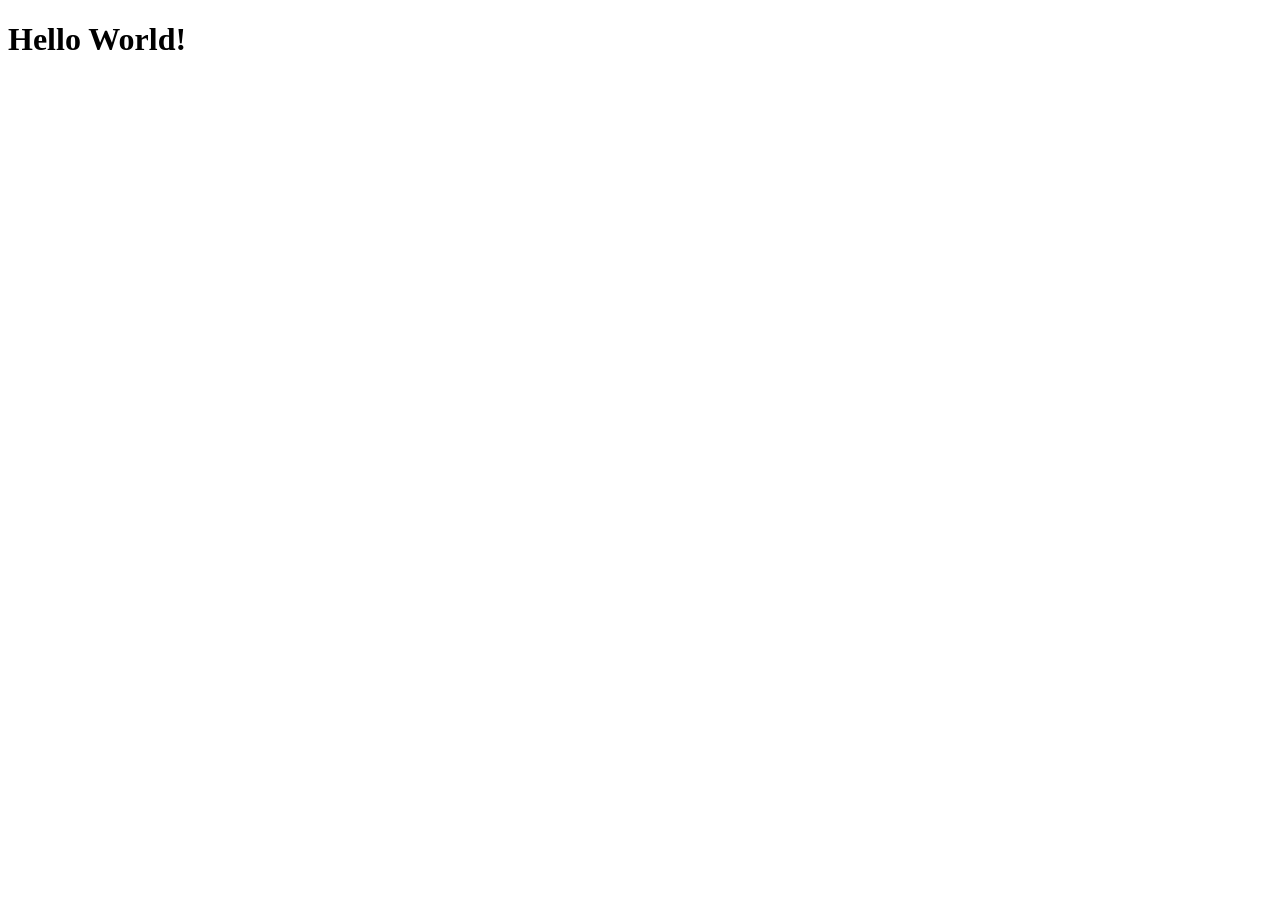
==== index.html @ bc6d3368 "test" ====
<!DOCTYPE html>
<html lang="en">

<head>
    <meta charset="UTF-8">
    <meta name="viewport" content="width=device-width, initial-scale=1.0">
    <title>My First Page</title>
</head>

<body>
    <h1>Hello World!</h1>
</body>

</html>
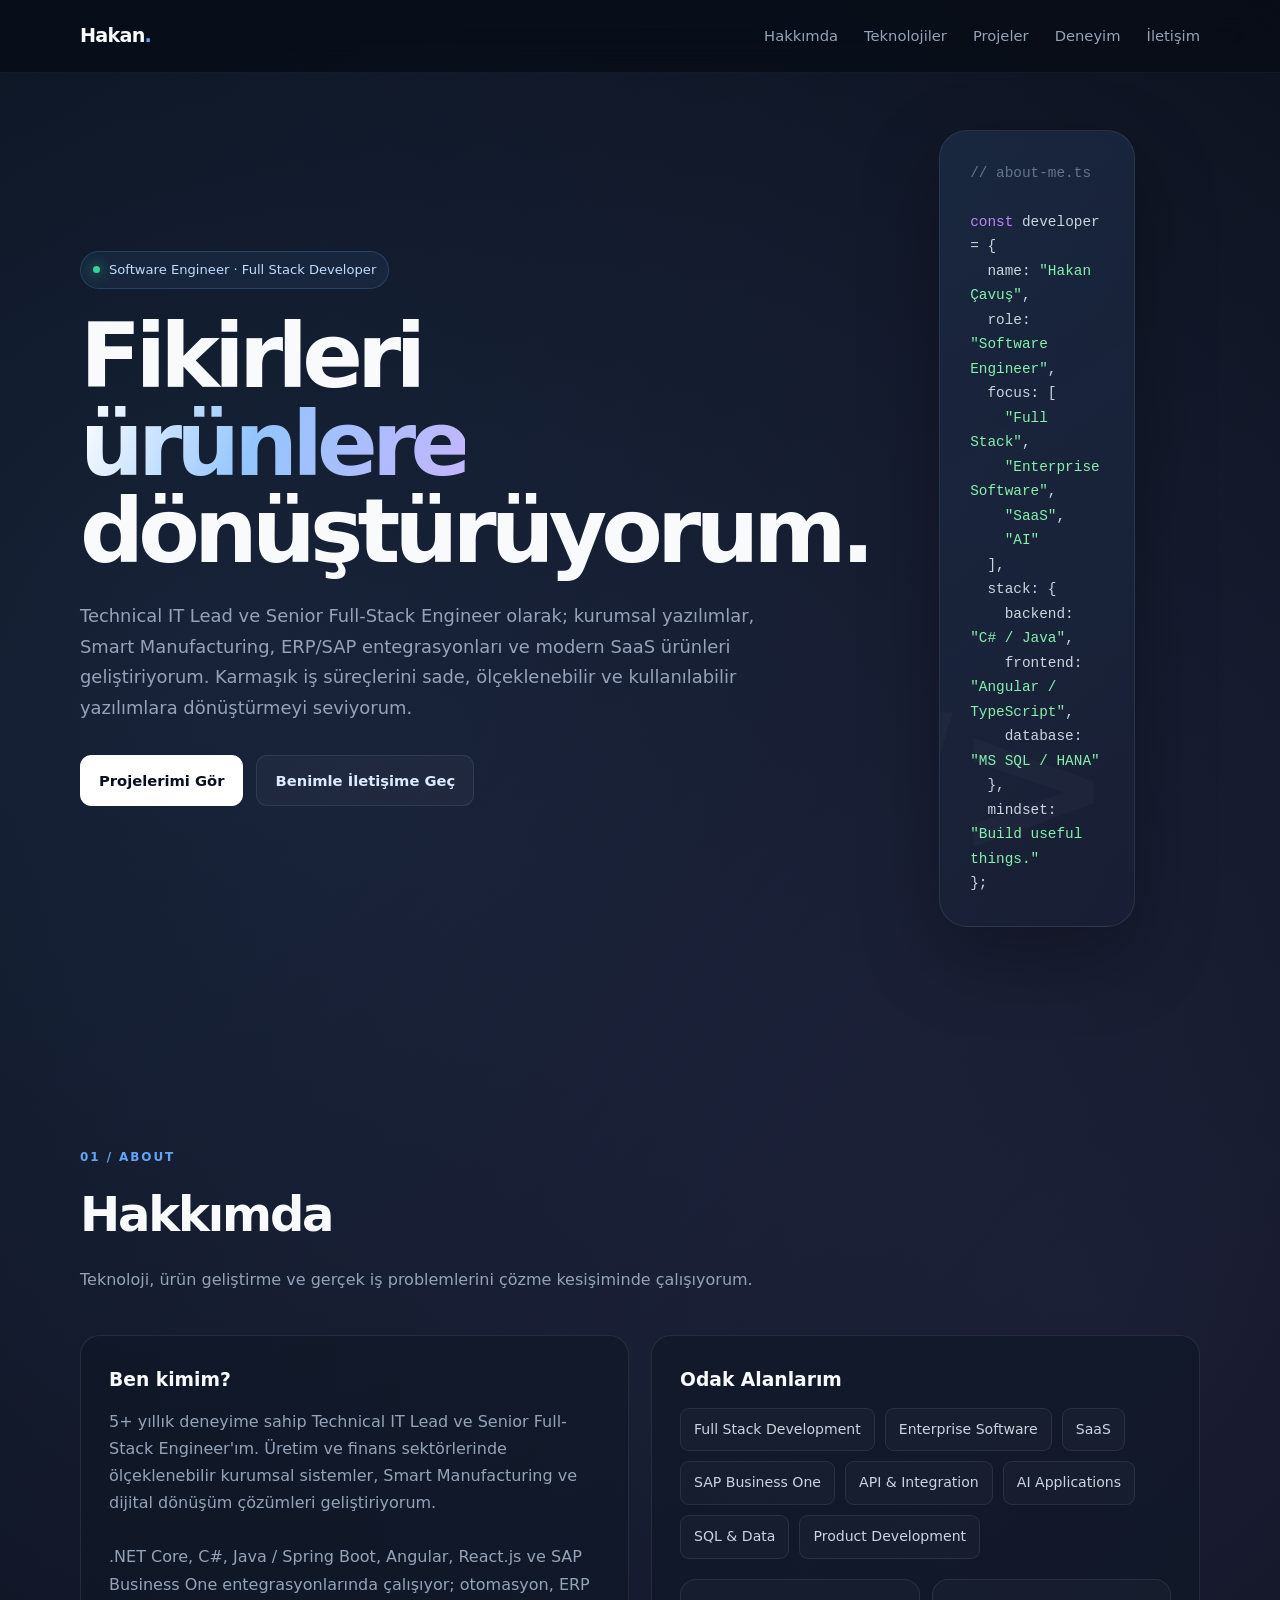
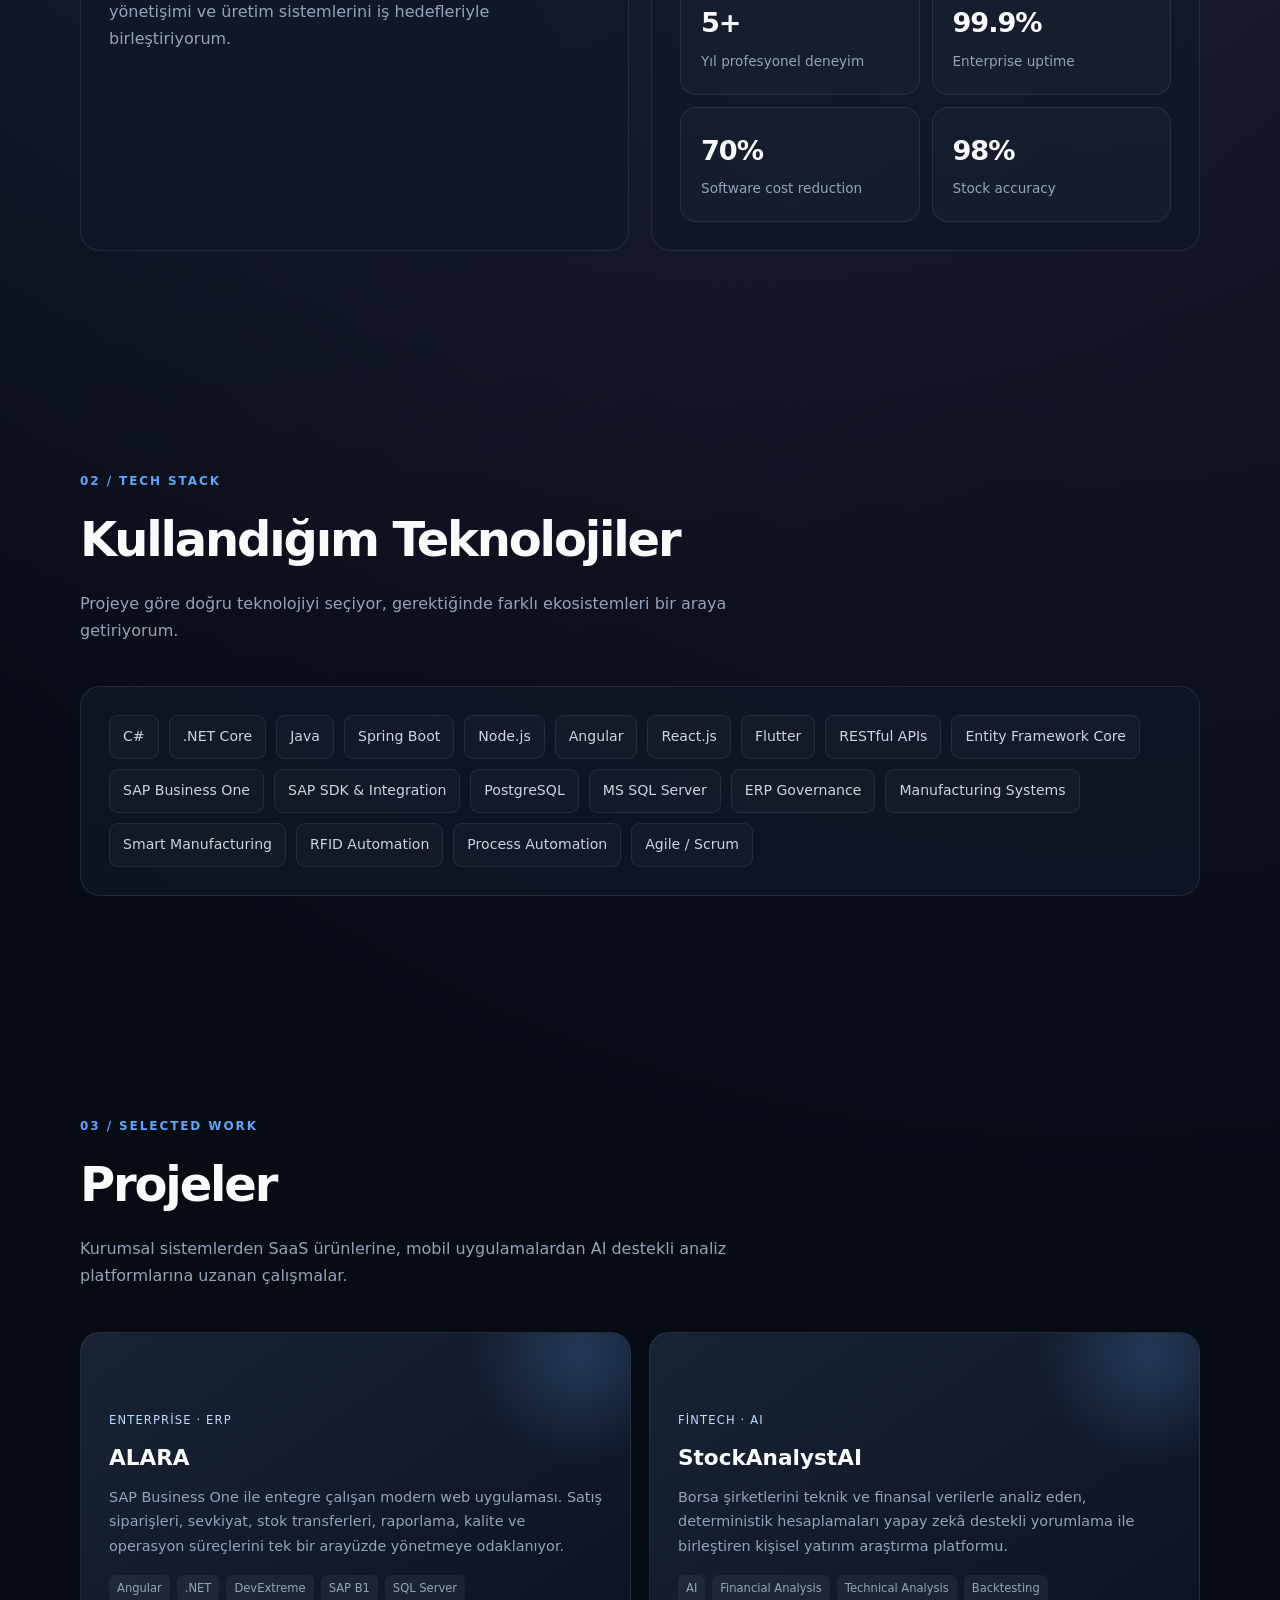
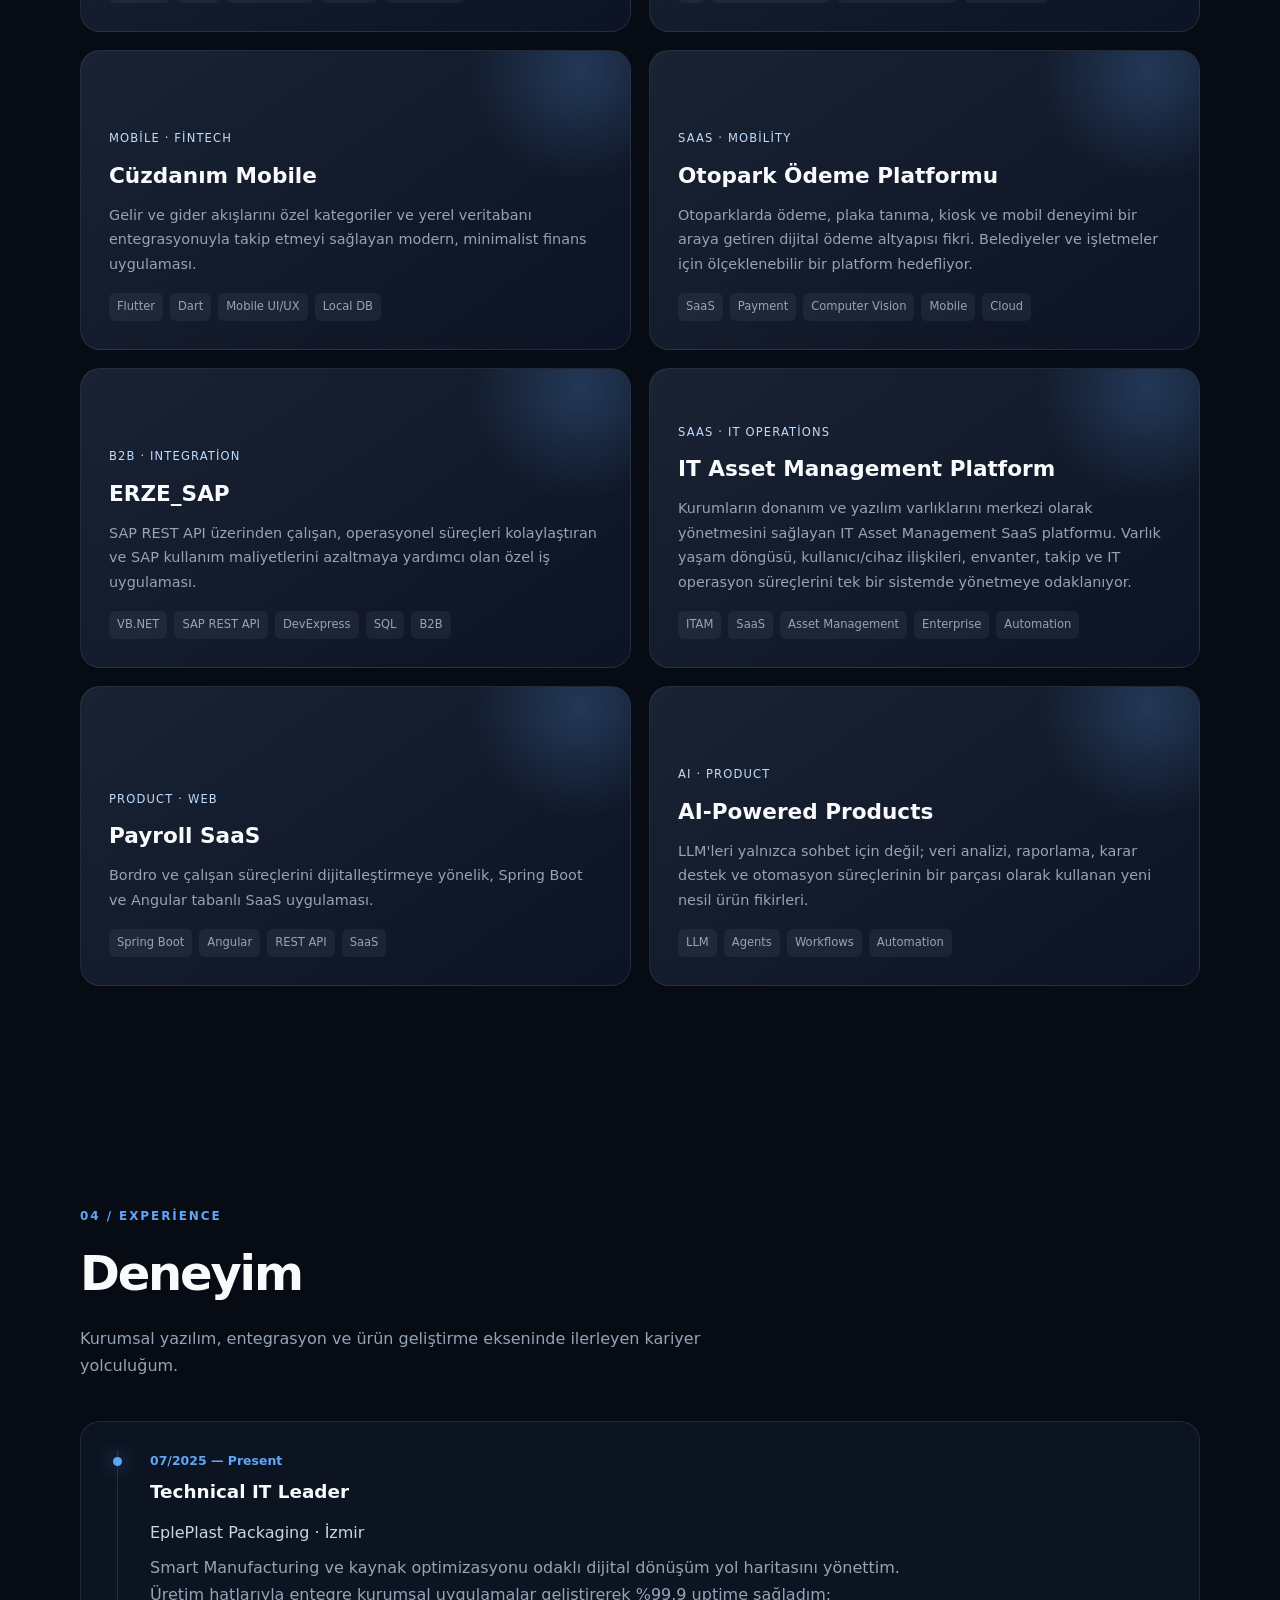
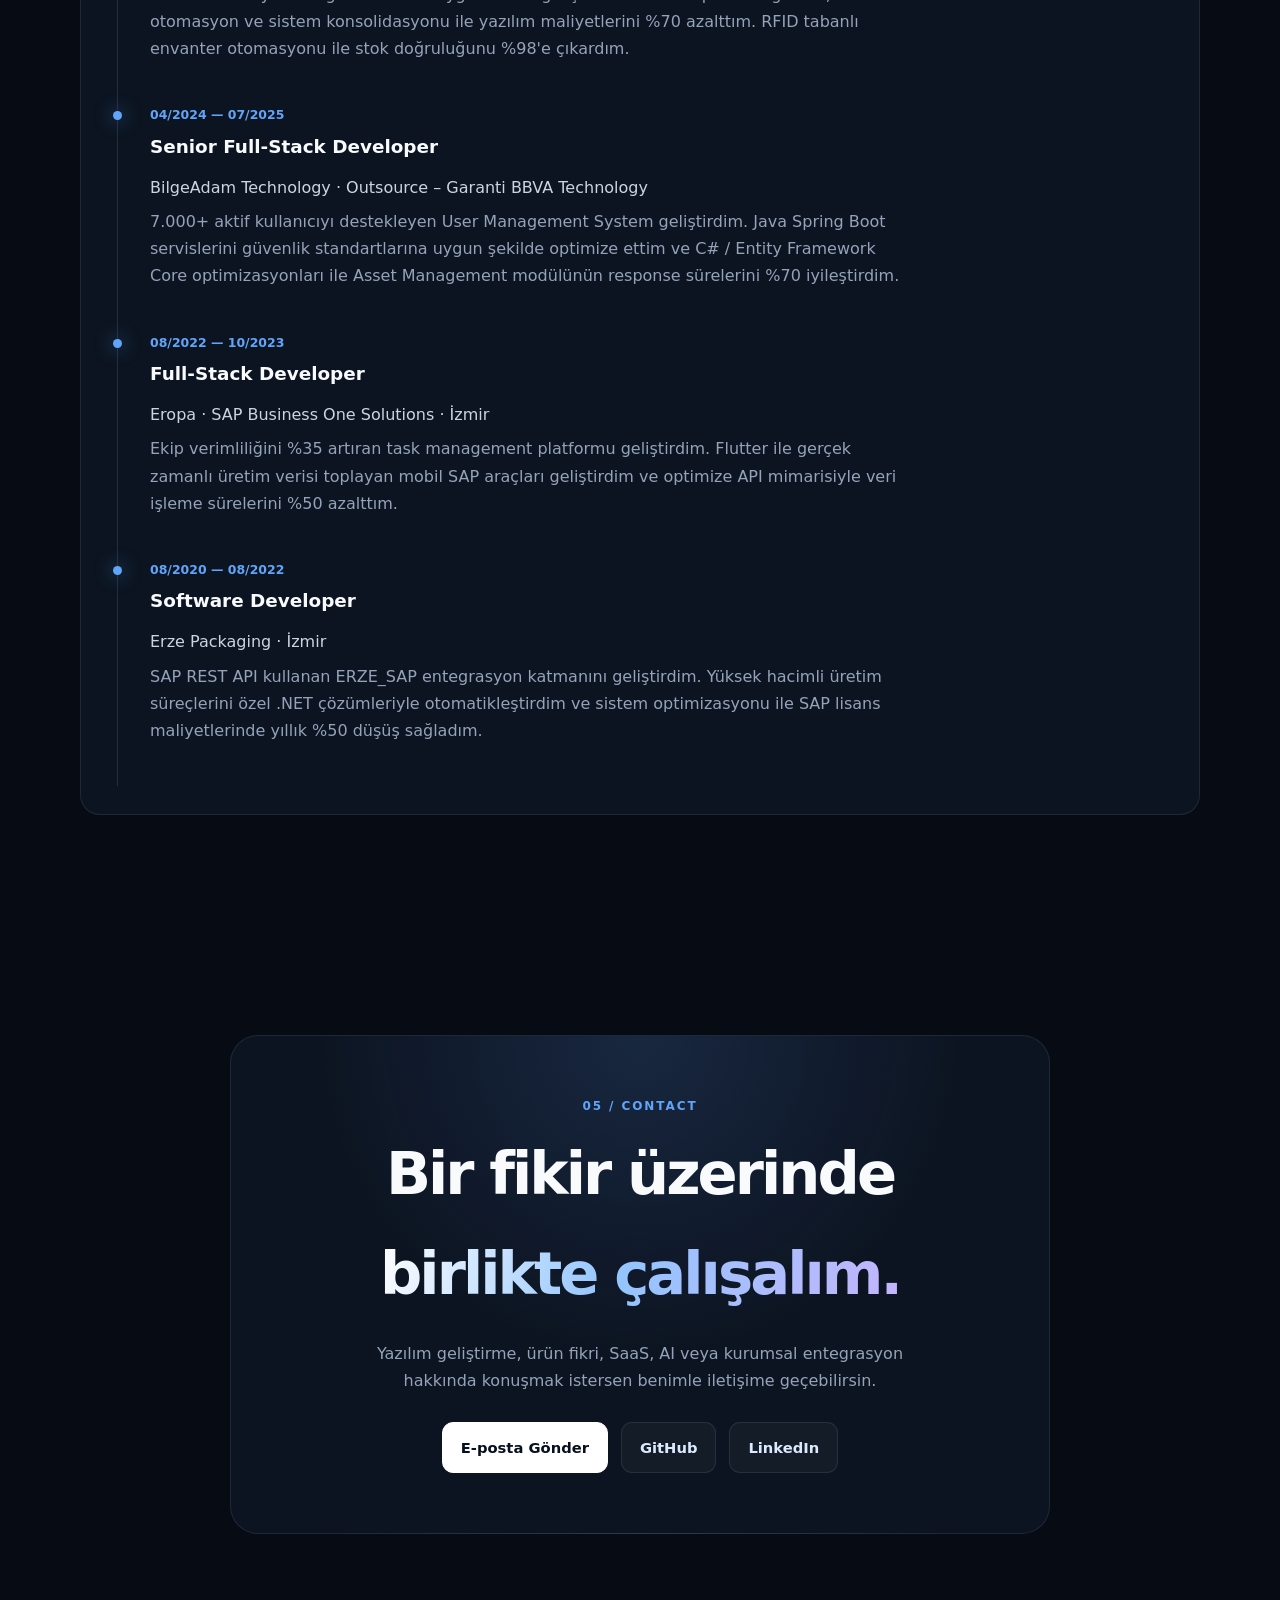
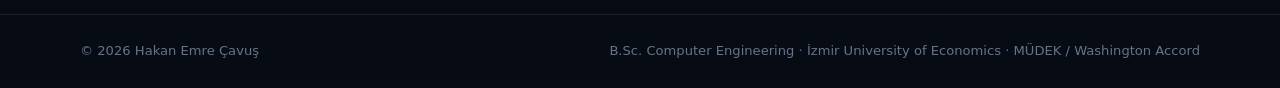
==== commit 26af0214: "initial" ====
--- a/index.html
+++ b/index.html
@@ -1,14 +1,897 @@
 <!DOCTYPE html>
-<html lang="en">
+<html lang="tr">
 
 <head>
     <meta charset="UTF-8">
     <meta name="viewport" content="width=device-width, initial-scale=1.0">
-    <title>My First Page</title>
+    <meta name="description" content="Hakan Çavuş — Computer Engineer, Full Stack Developer & Software Engineer">
+    <title>Hakan Çavuş | Software Engineer</title>
+
+    <style>
+        :root {
+            --bg: #070b14;
+            --bg-soft: #0d1320;
+            --card: rgba(16, 24, 40, .72);
+            --border: rgba(148, 163, 184, .14);
+            --text: #f8fafc;
+            --muted: #94a3b8;
+            --primary: #60a5fa;
+            --secondary: #a78bfa;
+            --accent: #22d3ee;
+            --success: #34d399;
+            --max: 1120px;
+        }
+
+        * {
+            box-sizing: border-box;
+            margin: 0;
+            padding: 0;
+        }
+
+        html {
+            scroll-behavior: smooth;
+        }
+
+        body {
+            font-family: Inter, ui-sans-serif, system-ui, -apple-system, BlinkMacSystemFont, "Segoe UI", sans-serif;
+            background:
+                radial-gradient(circle at 15% 10%, rgba(96, 165, 250, .13), transparent 28%),
+                radial-gradient(circle at 85% 20%, rgba(167, 139, 250, .11), transparent 30%),
+                var(--bg);
+            color: var(--text);
+            line-height: 1.7;
+            overflow-x: hidden;
+        }
+
+        a {
+            color: inherit;
+            text-decoration: none;
+        }
+
+        .container {
+            width: min(var(--max), calc(100% - 40px));
+            margin: auto;
+        }
+
+        .nav {
+            position: fixed;
+            top: 0;
+            width: 100%;
+            z-index: 20;
+            backdrop-filter: blur(18px);
+            background: rgba(7, 11, 20, .68);
+            border-bottom: 1px solid rgba(148, 163, 184, .08);
+        }
+
+        .nav-inner {
+            height: 72px;
+            display: flex;
+            align-items: center;
+            justify-content: space-between;
+        }
+
+        .logo {
+            font-weight: 800;
+            letter-spacing: -.04em;
+            font-size: 1.2rem;
+        }
+
+        .logo span {
+            color: var(--primary);
+        }
+
+        .nav-links {
+            display: flex;
+            gap: 26px;
+            color: var(--muted);
+            font-size: .92rem;
+        }
+
+        .nav-links a:hover {
+            color: white;
+        }
+
+        section {
+            padding: 110px 0;
+        }
+
+        .hero {
+            min-height: 100vh;
+            display: flex;
+            align-items: center;
+            padding-top: 130px;
+            position: relative;
+        }
+
+        .hero-grid {
+            display: grid;
+            grid-template-columns: 1.25fr .75fr;
+            gap: 70px;
+            align-items: center;
+        }
+
+        .eyebrow {
+            display: inline-flex;
+            align-items: center;
+            gap: 9px;
+            padding: 7px 12px;
+            border: 1px solid rgba(96, 165, 250, .22);
+            border-radius: 999px;
+            background: rgba(96, 165, 250, .07);
+            color: #bfdbfe;
+            font-size: .82rem;
+            margin-bottom: 24px;
+        }
+
+        .eyebrow::before {
+            content: "";
+            width: 7px;
+            height: 7px;
+            border-radius: 50%;
+            background: var(--success);
+            box-shadow: 0 0 14px var(--success);
+        }
+
+        h1 {
+            font-size: clamp(3.2rem, 7vw, 6.3rem);
+            line-height: .98;
+            letter-spacing: -.065em;
+            margin-bottom: 25px;
+        }
+
+        .gradient {
+            background: linear-gradient(110deg, #fff, #93c5fd 45%, #c4b5fd);
+            -webkit-background-clip: text;
+            background-clip: text;
+            color: transparent;
+        }
+
+        .hero p {
+            max-width: 680px;
+            color: var(--muted);
+            font-size: 1.12rem;
+            margin-bottom: 32px;
+        }
+
+        .buttons {
+            display: flex;
+            gap: 13px;
+            flex-wrap: wrap;
+        }
+
+        .btn {
+            padding: 12px 18px;
+            border-radius: 11px;
+            border: 1px solid var(--border);
+            transition: .2s ease;
+            font-weight: 650;
+            font-size: .92rem;
+        }
+
+        .btn-primary {
+            background: white;
+            color: #07101f;
+            border-color: white;
+        }
+
+        .btn-secondary {
+            background: rgba(255, 255, 255, .035);
+            color: #dbeafe;
+        }
+
+        .btn:hover {
+            transform: translateY(-2px);
+        }
+
+        .hero-card {
+            min-height: 400px;
+            border: 1px solid var(--border);
+            border-radius: 28px;
+            padding: 30px;
+            background:
+                linear-gradient(145deg, rgba(96, 165, 250, .11), rgba(167, 139, 250, .05)),
+                var(--card);
+            box-shadow: 0 30px 80px rgba(0, 0, 0, .3);
+            position: relative;
+            overflow: hidden;
+        }
+
+        .hero-card::before {
+            content: "</>";
+            position: absolute;
+            right: 20px;
+            bottom: -25px;
+            font-size: 12rem;
+            font-weight: 900;
+            color: rgba(255, 255, 255, .025);
+        }
+
+        .code {
+            color: #cbd5e1;
+            font-family: "SFMono-Regular", Consolas, monospace;
+            font-size: .9rem;
+        }
+
+        .code .blue {
+            color: #60a5fa;
+        }
+
+        .code .purple {
+            color: #c084fc;
+        }
+
+        .code .green {
+            color: #86efac;
+        }
+
+        .code .gray {
+            color: #64748b;
+        }
+
+        .section-title {
+            margin-bottom: 42px;
+        }
+
+        .section-title .small {
+            color: var(--primary);
+            text-transform: uppercase;
+            letter-spacing: .16em;
+            font-size: .75rem;
+            font-weight: 800;
+        }
+
+        .section-title h2 {
+            font-size: clamp(2rem, 4vw, 3rem);
+            letter-spacing: -.045em;
+            margin-top: 7px;
+        }
+
+        .section-title p {
+            color: var(--muted);
+            max-width: 700px;
+            margin-top: 10px;
+        }
+
+        .about-grid {
+            display: grid;
+            grid-template-columns: 1fr 1fr;
+            gap: 22px;
+        }
+
+        .card {
+            background: var(--card);
+            border: 1px solid var(--border);
+            border-radius: 20px;
+            padding: 28px;
+        }
+
+        .card h3 {
+            margin-bottom: 12px;
+        }
+
+        .card p {
+            color: var(--muted);
+        }
+
+        .stats {
+            display: grid;
+            grid-template-columns: repeat(2, 1fr);
+            gap: 12px;
+        }
+
+        .stat {
+            padding: 20px;
+            border-radius: 16px;
+            background: rgba(255, 255, 255, .025);
+            border: 1px solid var(--border);
+        }
+
+        .stat strong {
+            display: block;
+            font-size: 1.7rem;
+            letter-spacing: -.04em;
+        }
+
+        .stat span {
+            color: var(--muted);
+            font-size: .85rem;
+        }
+
+        .skills {
+            display: flex;
+            flex-wrap: wrap;
+            gap: 10px;
+        }
+
+        .skill {
+            padding: 9px 13px;
+            border: 1px solid var(--border);
+            background: rgba(255, 255, 255, .025);
+            border-radius: 9px;
+            color: #cbd5e1;
+            font-size: .88rem;
+        }
+
+        .projects {
+            display: grid;
+            grid-template-columns: repeat(2, 1fr);
+            gap: 18px;
+        }
+
+        .project {
+            position: relative;
+            overflow: hidden;
+            min-height: 300px;
+            display: flex;
+            flex-direction: column;
+            justify-content: flex-end;
+            background: linear-gradient(145deg, rgba(30, 41, 59, .8), rgba(15, 23, 42, .75));
+        }
+
+        .project::before {
+            content: "";
+            position: absolute;
+            width: 240px;
+            height: 240px;
+            border-radius: 50%;
+            top: -100px;
+            right: -70px;
+            background: radial-gradient(circle, rgba(96, 165, 250, .22), transparent 65%);
+        }
+
+        .project-content {
+            position: relative;
+            z-index: 1;
+        }
+
+        .project-tag {
+            display: inline-block;
+            color: #bfdbfe;
+            font-size: .72rem;
+            text-transform: uppercase;
+            letter-spacing: .1em;
+            margin-bottom: 9px;
+        }
+
+        .project h3 {
+            font-size: 1.35rem;
+            margin-bottom: 8px;
+        }
+
+        .project p {
+            color: var(--muted);
+            font-size: .9rem;
+        }
+
+        .project-tech {
+            display: flex;
+            gap: 7px;
+            flex-wrap: wrap;
+            margin-top: 17px;
+        }
+
+        .project-tech span {
+            padding: 4px 8px;
+            background: rgba(255, 255, 255, .05);
+            border-radius: 6px;
+            color: #94a3b8;
+            font-size: .72rem;
+        }
+
+        .timeline {
+            border-left: 1px solid rgba(148, 163, 184, .18);
+            margin-left: 8px;
+        }
+
+        .timeline-item {
+            padding: 0 0 42px 32px;
+            position: relative;
+        }
+
+        .timeline-item::before {
+            content: "";
+            position: absolute;
+            left: -5px;
+            top: 7px;
+            width: 9px;
+            height: 9px;
+            border-radius: 50%;
+            background: var(--primary);
+            box-shadow: 0 0 18px rgba(96, 165, 250, .65);
+        }
+
+        .timeline-date {
+            color: var(--primary);
+            font-size: .78rem;
+            font-weight: 700;
+            margin-bottom: 5px;
+        }
+
+        .timeline h3 {
+            font-size: 1.15rem;
+        }
+
+        .timeline-company {
+            color: #cbd5e1;
+            margin-bottom: 7px;
+        }
+
+        .timeline p {
+            color: var(--muted);
+            max-width: 750px;
+        }
+
+        .contact {
+            text-align: center;
+            padding-bottom: 80px;
+        }
+
+        .contact-box {
+            max-width: 820px;
+            margin: auto;
+            padding: 60px 30px;
+            border-radius: 28px;
+            border: 1px solid var(--border);
+            background:
+                radial-gradient(circle at 50% 0%, rgba(96, 165, 250, .14), transparent 50%),
+                var(--card);
+        }
+
+        .contact-box h2 {
+            font-size: clamp(2.1rem, 5vw, 3.7rem);
+            letter-spacing: -.05em;
+            margin-bottom: 15px;
+        }
+
+        .contact-box p {
+            color: var(--muted);
+            margin: auto auto 28px;
+            max-width: 570px;
+        }
+
+        footer {
+            border-top: 1px solid var(--border);
+            padding: 25px 0;
+            color: #64748b;
+            font-size: .82rem;
+        }
+
+        .footer-inner {
+            display: flex;
+            justify-content: space-between;
+            gap: 15px;
+        }
+
+        @media (max-width: 850px) {
+            .nav-links {
+                display: none;
+            }
+
+            .hero-grid,
+            .about-grid,
+            .projects {
+                grid-template-columns: 1fr;
+            }
+
+            .hero {
+                padding-top: 120px;
+            }
+
+            .hero-card {
+                min-height: 330px;
+            }
+        }
+
+        @media (max-width: 520px) {
+            .container {
+                width: min(var(--max), calc(100% - 26px));
+            }
+
+            section {
+                padding: 80px 0;
+            }
+
+            h1 {
+                font-size: 3.25rem;
+            }
+
+            .stats {
+                grid-template-columns: 1fr 1fr;
+            }
+
+            .footer-inner {
+                flex-direction: column;
+            }
+        }
+    </style>
 </head>
 
 <body>
-    <h1>Hello World!</h1>
+
+    <nav class="nav">
+        <div class="container nav-inner">
+            <a href="#home" class="logo">Hakan<span>.</span></a>
+            <div class="nav-links">
+                <a href="#about">Hakkımda</a>
+                <a href="#skills">Teknolojiler</a>
+                <a href="#projects">Projeler</a>
+                <a href="#experience">Deneyim</a>
+                <a href="#contact">İletişim</a>
+            </div>
+        </div>
+    </nav>
+
+    <main>
+
+        <section class="hero" id="home">
+            <div class="container hero-grid">
+                <div>
+                    <div class="eyebrow">Software Engineer · Full Stack Developer</div>
+
+                    <h1>
+                        Fikirleri<br>
+                        <span class="gradient">ürünlere</span><br>
+                        dönüştürüyorum.
+                    </h1>
+
+                    <p>
+                        Technical IT Lead ve Senior Full-Stack Engineer olarak;
+                        kurumsal yazılımlar, Smart Manufacturing, ERP/SAP entegrasyonları
+                        ve modern SaaS ürünleri geliştiriyorum. Karmaşık iş süreçlerini
+                        sade, ölçeklenebilir ve kullanılabilir yazılımlara dönüştürmeyi seviyorum.
+                    </p>
+
+                    <div class="buttons">
+                        <a class="btn btn-primary" href="#projects">Projelerimi Gör</a>
+                        <a class="btn btn-secondary" href="#contact">Benimle İletişime Geç</a>
+                    </div>
+                </div>
+
+                <div class="hero-card">
+                    <div class="code">
+                        <div><span class="gray">// about-me.ts</span></div><br>
+                        <div><span class="purple">const</span> developer = {</div>
+                        <div>&nbsp;&nbsp;name: <span class="green">"Hakan Çavuş"</span>,</div>
+                        <div>&nbsp;&nbsp;role: <span class="green">"Software Engineer"</span>,</div>
+                        <div>&nbsp;&nbsp;focus: [</div>
+                        <div>&nbsp;&nbsp;&nbsp;&nbsp;<span class="green">"Full Stack"</span>,</div>
+                        <div>&nbsp;&nbsp;&nbsp;&nbsp;<span class="green">"Enterprise Software"</span>,</div>
+                        <div>&nbsp;&nbsp;&nbsp;&nbsp;<span class="green">"SaaS"</span>,</div>
+                        <div>&nbsp;&nbsp;&nbsp;&nbsp;<span class="green">"AI"</span></div>
+                        <div>&nbsp;&nbsp;],</div>
+                        <div>&nbsp;&nbsp;stack: {</div>
+                        <div>&nbsp;&nbsp;&nbsp;&nbsp;backend: <span class="green">"C# / Java"</span>,</div>
+                        <div>&nbsp;&nbsp;&nbsp;&nbsp;frontend: <span class="green">"Angular / TypeScript"</span>,</div>
+                        <div>&nbsp;&nbsp;&nbsp;&nbsp;database: <span class="green">"MS SQL / HANA"</span></div>
+                        <div>&nbsp;&nbsp;},</div>
+                        <div>&nbsp;&nbsp;mindset: <span class="green">"Build useful things."</span></div>
+                        <div>};</div>
+                    </div>
+                </div>
+            </div>
+        </section>
+
+        <section id="about">
+            <div class="container">
+                <div class="section-title">
+                    <div class="small">01 / About</div>
+                    <h2>Hakkımda</h2>
+                    <p>Teknoloji, ürün geliştirme ve gerçek iş problemlerini çözme kesişiminde çalışıyorum.</p>
+                </div>
+
+                <div class="about-grid">
+                    <div class="card">
+                        <h3>Ben kimim?</h3>
+                        <p>
+                            5+ yıllık deneyime sahip Technical IT Lead ve Senior Full-Stack Engineer'ım.
+                            Üretim ve finans sektörlerinde ölçeklenebilir kurumsal sistemler,
+                            Smart Manufacturing ve dijital dönüşüm çözümleri geliştiriyorum.
+                        </p>
+                        <br>
+                        <p>
+                            .NET Core, C#, Java / Spring Boot, Angular, React.js ve SAP Business One
+                            entegrasyonlarında çalışıyor; otomasyon, ERP yönetişimi ve üretim
+                            sistemlerini iş hedefleriyle birleştiriyorum.
+                        </p>
+                    </div>
+
+                    <div class="card">
+                        <h3>Odak Alanlarım</h3>
+                        <div class="skills">
+                            <span class="skill">Full Stack Development</span>
+                            <span class="skill">Enterprise Software</span>
+                            <span class="skill">SaaS</span>
+                            <span class="skill">SAP Business One</span>
+                            <span class="skill">API & Integration</span>
+                            <span class="skill">AI Applications</span>
+                            <span class="skill">SQL & Data</span>
+                            <span class="skill">Product Development</span>
+                        </div>
+
+                        <div class="stats" style="margin-top:20px;">
+                            <div class="stat"><strong>5+</strong><span>Yıl profesyonel deneyim</span></div>
+                            <div class="stat"><strong>99.9%</strong><span>Enterprise uptime</span></div>
+                            <div class="stat"><strong>70%</strong><span>Software cost reduction</span></div>
+                            <div class="stat"><strong>98%</strong><span>Stock accuracy</span></div>
+                        </div>
+                    </div>
+                </div>
+            </div>
+        </section>
+
+        <section id="skills">
+            <div class="container">
+                <div class="section-title">
+                    <div class="small">02 / Tech Stack</div>
+                    <h2>Kullandığım Teknolojiler</h2>
+                    <p>Projeye göre doğru teknolojiyi seçiyor, gerektiğinde farklı ekosistemleri bir araya getiriyorum.
+                    </p>
+                </div>
+
+                <div class="card">
+                    <div class="skills">
+                        <span class="skill">C#</span>
+                        <span class="skill">.NET Core</span>
+                        <span class="skill">Java</span>
+                        <span class="skill">Spring Boot</span>
+                        <span class="skill">Node.js</span>
+                        <span class="skill">Angular</span>
+                        <span class="skill">React.js</span>
+                        <span class="skill">Flutter</span>
+                        <span class="skill">RESTful APIs</span>
+                        <span class="skill">Entity Framework Core</span>
+                        <span class="skill">SAP Business One</span>
+                        <span class="skill">SAP SDK & Integration</span>
+                        <span class="skill">PostgreSQL</span>
+                        <span class="skill">MS SQL Server</span>
+                        <span class="skill">ERP Governance</span>
+                        <span class="skill">Manufacturing Systems</span>
+                        <span class="skill">Smart Manufacturing</span>
+                        <span class="skill">RFID Automation</span>
+                        <span class="skill">Process Automation</span>
+                        <span class="skill">Agile / Scrum</span>
+                    </div>
+                </div>
+            </div>
+        </section>
+
+        <section id="projects">
+            <div class="container">
+                <div class="section-title">
+                    <div class="small">03 / Selected Work</div>
+                    <h2>Projeler</h2>
+                    <p>Kurumsal sistemlerden SaaS ürünlerine, mobil uygulamalardan AI destekli analiz platformlarına
+                        uzanan çalışmalar.</p>
+                </div>
+
+                <div class="projects">
+
+                    <article class="card project">
+                        <div class="project-content">
+                            <div class="project-tag">Enterprise · ERP</div>
+                            <h3>ALARA</h3>
+                            <p>
+                                SAP Business One ile entegre çalışan modern web uygulaması.
+                                Satış siparişleri, sevkiyat, stok transferleri, raporlama,
+                                kalite ve operasyon süreçlerini tek bir arayüzde yönetmeye odaklanıyor.
+                            </p>
+                            <div class="project-tech">
+                                <span>Angular</span><span>.NET</span><span>DevExtreme</span>
+                                <span>SAP B1</span><span>SQL Server</span>
+                            </div>
+                        </div>
+                    </article>
+
+                    <article class="card project">
+                        <div class="project-content">
+                            <div class="project-tag">Fintech · AI</div>
+                            <h3>StockAnalystAI</h3>
+                            <p>
+                                Borsa şirketlerini teknik ve finansal verilerle analiz eden,
+                                deterministik hesaplamaları yapay zekâ destekli yorumlama ile
+                                birleştiren kişisel yatırım araştırma platformu.
+                            </p>
+                            <div class="project-tech">
+                                <span>AI</span><span>Financial Analysis</span>
+                                <span>Technical Analysis</span><span>Backtesting</span>
+                            </div>
+                        </div>
+                    </article>
+
+                    <article class="card project">
+                        <div class="project-content">
+                            <div class="project-tag">Mobile · FinTech</div>
+                            <h3>Cüzdanım Mobile</h3>
+                            <p>
+                                Gelir ve gider akışlarını özel kategoriler ve yerel veritabanı
+                                entegrasyonuyla takip etmeyi sağlayan modern, minimalist finans uygulaması.
+                            </p>
+                            <div class="project-tech">
+                                <span>Flutter</span><span>Dart</span><span>Mobile UI/UX</span><span>Local DB</span>
+                            </div>
+                        </div>
+                    </article>
+
+                    <article class="card project">
+                        <div class="project-content">
+                            <div class="project-tag">SaaS · Mobility</div>
+                            <h3>Otopark Ödeme Platformu</h3>
+                            <p>
+                                Otoparklarda ödeme, plaka tanıma, kiosk ve mobil deneyimi
+                                bir araya getiren dijital ödeme altyapısı fikri.
+                                Belediyeler ve işletmeler için ölçeklenebilir bir platform hedefliyor.
+                            </p>
+                            <div class="project-tech">
+                                <span>SaaS</span><span>Payment</span><span>Computer Vision</span>
+                                <span>Mobile</span><span>Cloud</span>
+                            </div>
+                        </div>
+                    </article>
+
+                    <article class="card project">
+                        <div class="project-content">
+                            <div class="project-tag">B2B · Integration</div>
+                            <h3>ERZE_SAP</h3>
+                            <p>
+                                SAP REST API üzerinden çalışan, operasyonel süreçleri
+                                kolaylaştıran ve SAP kullanım maliyetlerini azaltmaya yardımcı
+                                olan özel iş uygulaması.
+                            </p>
+                            <div class="project-tech">
+                                <span>VB.NET</span><span>SAP REST API</span>
+                                <span>DevExpress</span><span>SQL</span><span>B2B</span>
+                            </div>
+                        </div>
+                    </article>
+
+                    <article class="card project">
+                        <div class="project-content">
+                            <div class="project-tag">SaaS · IT Operations</div>
+                            <h3>IT Asset Management Platform</h3>
+                            <p>
+                                Kurumların donanım ve yazılım varlıklarını merkezi olarak
+                                yönetmesini sağlayan IT Asset Management SaaS platformu.
+                                Varlık yaşam döngüsü, kullanıcı/cihaz ilişkileri, envanter,
+                                takip ve IT operasyon süreçlerini tek bir sistemde yönetmeye odaklanıyor.
+                            </p>
+                            <div class="project-tech">
+                                <span>ITAM</span><span>SaaS</span><span>Asset Management</span>
+                                <span>Enterprise</span><span>Automation</span>
+                            </div>
+                        </div>
+                    </article>
+
+                    <article class="card project">
+                        <div class="project-content">
+                            <div class="project-tag">Product · Web</div>
+                            <h3>Payroll SaaS</h3>
+                            <p>
+                                Bordro ve çalışan süreçlerini dijitalleştirmeye yönelik,
+                                Spring Boot ve Angular tabanlı SaaS uygulaması.
+                            </p>
+                            <div class="project-tech">
+                                <span>Spring Boot</span><span>Angular</span>
+                                <span>REST API</span><span>SaaS</span>
+                            </div>
+                        </div>
+                    </article>
+
+                    <article class="card project">
+                        <div class="project-content">
+                            <div class="project-tag">AI · Product</div>
+                            <h3>AI-Powered Products</h3>
+                            <p>
+                                LLM'leri yalnızca sohbet için değil; veri analizi, raporlama,
+                                karar destek ve otomasyon süreçlerinin bir parçası olarak
+                                kullanan yeni nesil ürün fikirleri.
+                            </p>
+                            <div class="project-tech">
+                                <span>LLM</span><span>Agents</span><span>Workflows</span>
+                                <span>Automation</span>
+                            </div>
+                        </div>
+                    </article>
+
+                </div>
+            </div>
+        </section>
+
+        <section id="experience">
+            <div class="container">
+                <div class="section-title">
+                    <div class="small">04 / Experience</div>
+                    <h2>Deneyim</h2>
+                    <p>Kurumsal yazılım, entegrasyon ve ürün geliştirme ekseninde ilerleyen kariyer yolculuğum.</p>
+                </div>
+
+                <div class="card">
+                    <div class="timeline">
+
+                        <div class="timeline-item">
+                            <div class="timeline-date">07/2025 — Present</div>
+                            <h3>Technical IT Leader</h3>
+                            <div class="timeline-company">EplePlast Packaging · İzmir</div>
+                            <p>
+                                Smart Manufacturing ve kaynak optimizasyonu odaklı dijital dönüşüm
+                                yol haritasını yönettim. Üretim hatlarıyla entegre kurumsal uygulamalar
+                                geliştirerek %99.9 uptime sağladım; otomasyon ve sistem konsolidasyonu
+                                ile yazılım maliyetlerini %70 azalttım. RFID tabanlı envanter otomasyonu
+                                ile stok doğruluğunu %98'e çıkardım.
+                            </p>
+                        </div>
+
+                        <div class="timeline-item">
+                            <div class="timeline-date">04/2024 — 07/2025</div>
+                            <h3>Senior Full-Stack Developer</h3>
+                            <div class="timeline-company">BilgeAdam Technology · Outsource – Garanti BBVA Technology
+                            </div>
+                            <p>
+                                7.000+ aktif kullanıcıyı destekleyen User Management System geliştirdim.
+                                Java Spring Boot servislerini güvenlik standartlarına uygun şekilde
+                                optimize ettim ve C# / Entity Framework Core optimizasyonları ile
+                                Asset Management modülünün response sürelerini %70 iyileştirdim.
+                            </p>
+                        </div>
+
+                        <div class="timeline-item">
+                            <div class="timeline-date">08/2022 — 10/2023</div>
+                            <h3>Full-Stack Developer</h3>
+                            <div class="timeline-company">Eropa · SAP Business One Solutions · İzmir</div>
+                            <p>
+                                Ekip verimliliğini %35 artıran task management platformu geliştirdim.
+                                Flutter ile gerçek zamanlı üretim verisi toplayan mobil SAP araçları
+                                geliştirdim ve optimize API mimarisiyle veri işleme sürelerini %50 azalttım.
+                            </p>
+                        </div>
+
+                        <div class="timeline-item">
+                            <div class="timeline-date">08/2020 — 08/2022</div>
+                            <h3>Software Developer</h3>
+                            <div class="timeline-company">Erze Packaging · İzmir</div>
+                            <p>
+                                SAP REST API kullanan ERZE_SAP entegrasyon katmanını geliştirdim.
+                                Yüksek hacimli üretim süreçlerini özel .NET çözümleriyle otomatikleştirdim
+                                ve sistem optimizasyonu ile SAP lisans maliyetlerinde yıllık %50 düşüş sağladım.
+                            </p>
+                        </div>
+
+                    </div>
+                </div>
+            </div>
+            </div>
+        </section>
+
+        <section class="contact" id="contact">
+            <div class="container">
+                <div class="contact-box">
+                    <div class="section-title" style="margin-bottom:0;">
+                        <div class="small">05 / Contact</div>
+                        <h2>Bir fikir üzerinde<br><span class="gradient">birlikte çalışalım.</span></h2>
+                        <p>
+                            Yazılım geliştirme, ürün fikri, SaaS, AI veya kurumsal entegrasyon
+                            hakkında konuşmak istersen benimle iletişime geçebilirsin.
+                        </p>
+                        <div class="buttons" style="justify-content:center;">
+                            <!-- TODO: Bilgilerini buraya ekle -->
+                            <a class="btn btn-primary" href="mailto:hakanemrecavus@gmail.com">E-posta Gönder</a>
+                            <a class="btn btn-secondary" href="https://github.com/Hakanecavus"  target="_blank">GitHub</a>
+                            <a class="btn btn-secondary" href="https://www.linkedin.com/in/hakanecavus/"
+                                target="_blank">LinkedIn</a>
+                        </div>
+                    </div>
+                </div>
+            </div>
+        </section>
+
+    </main>
+
+    <footer>
+        <div class="container footer-inner">
+            <span>© 2026 Hakan Emre Çavuş</span>
+            <span>B.Sc. Computer Engineering · İzmir University of Economics · MÜDEK / Washington Accord</span>
+        </div>
+    </footer>
+
 </body>
 
 </html>
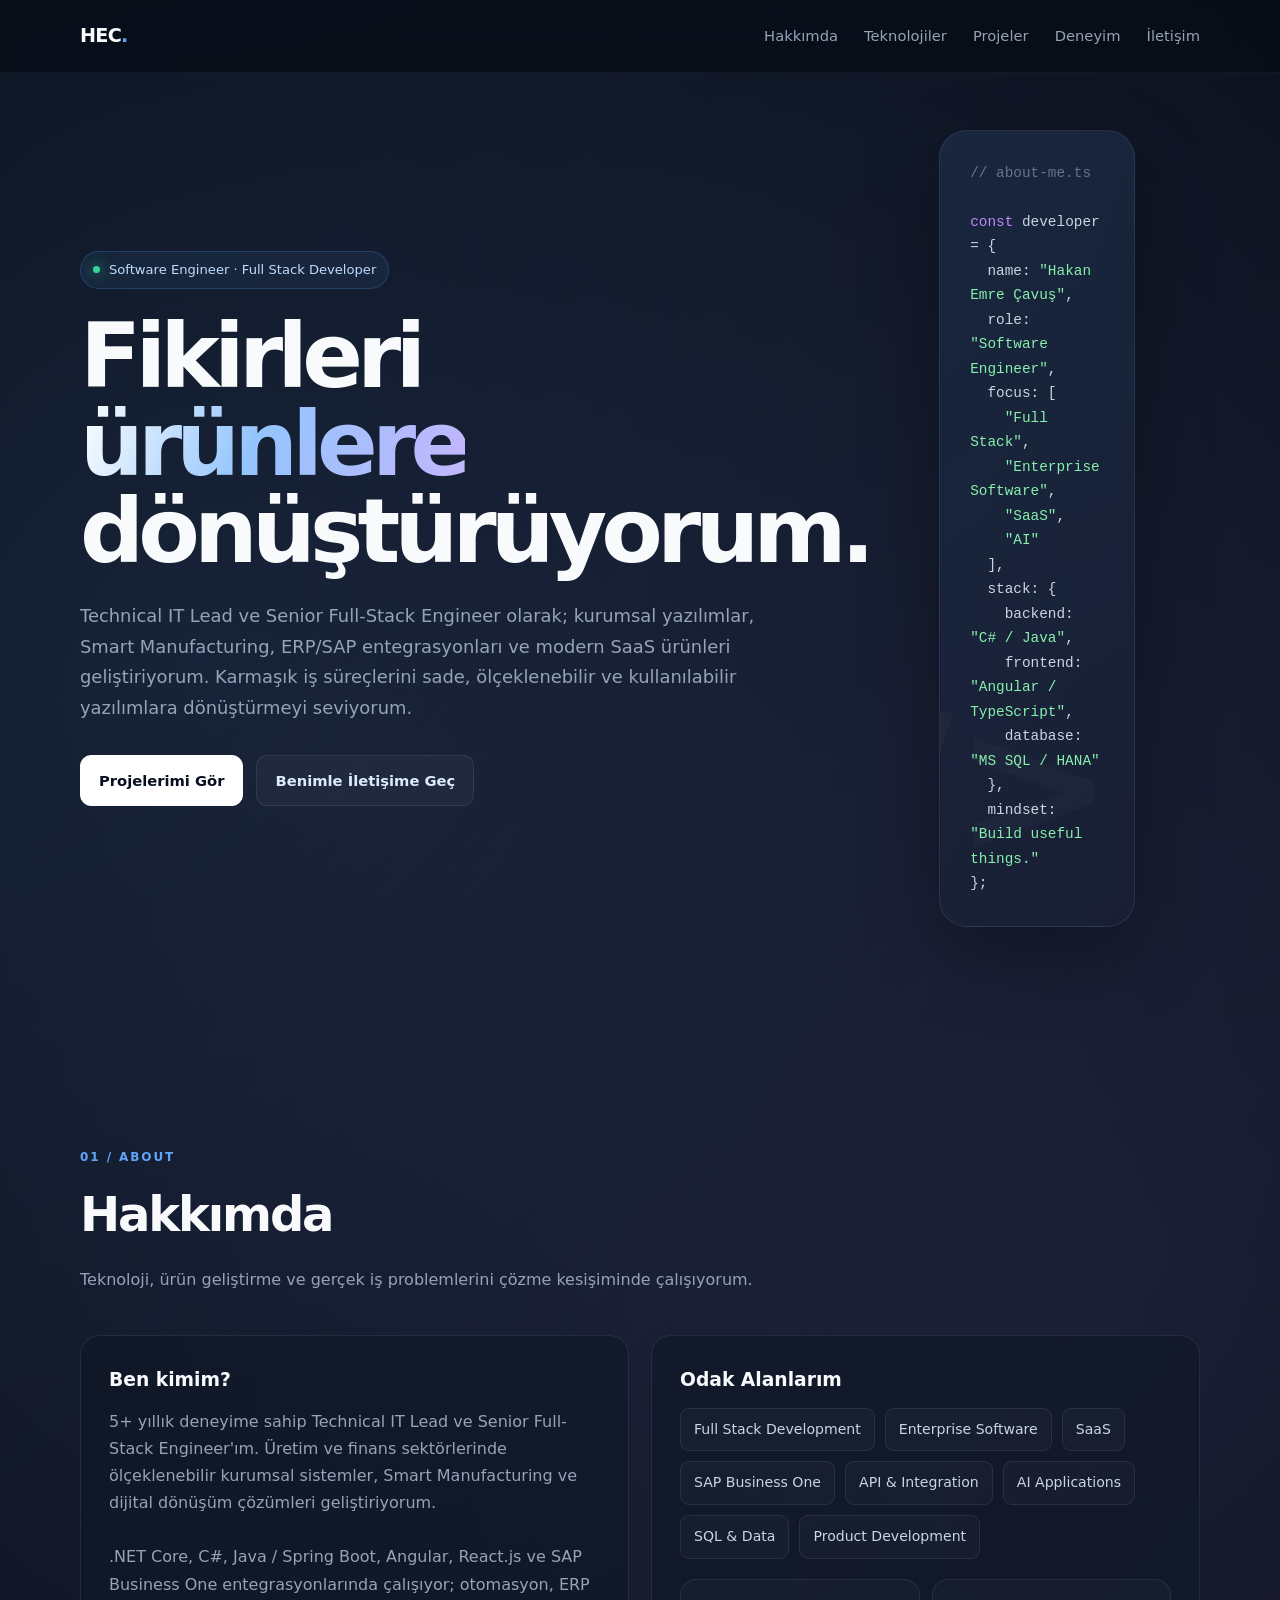
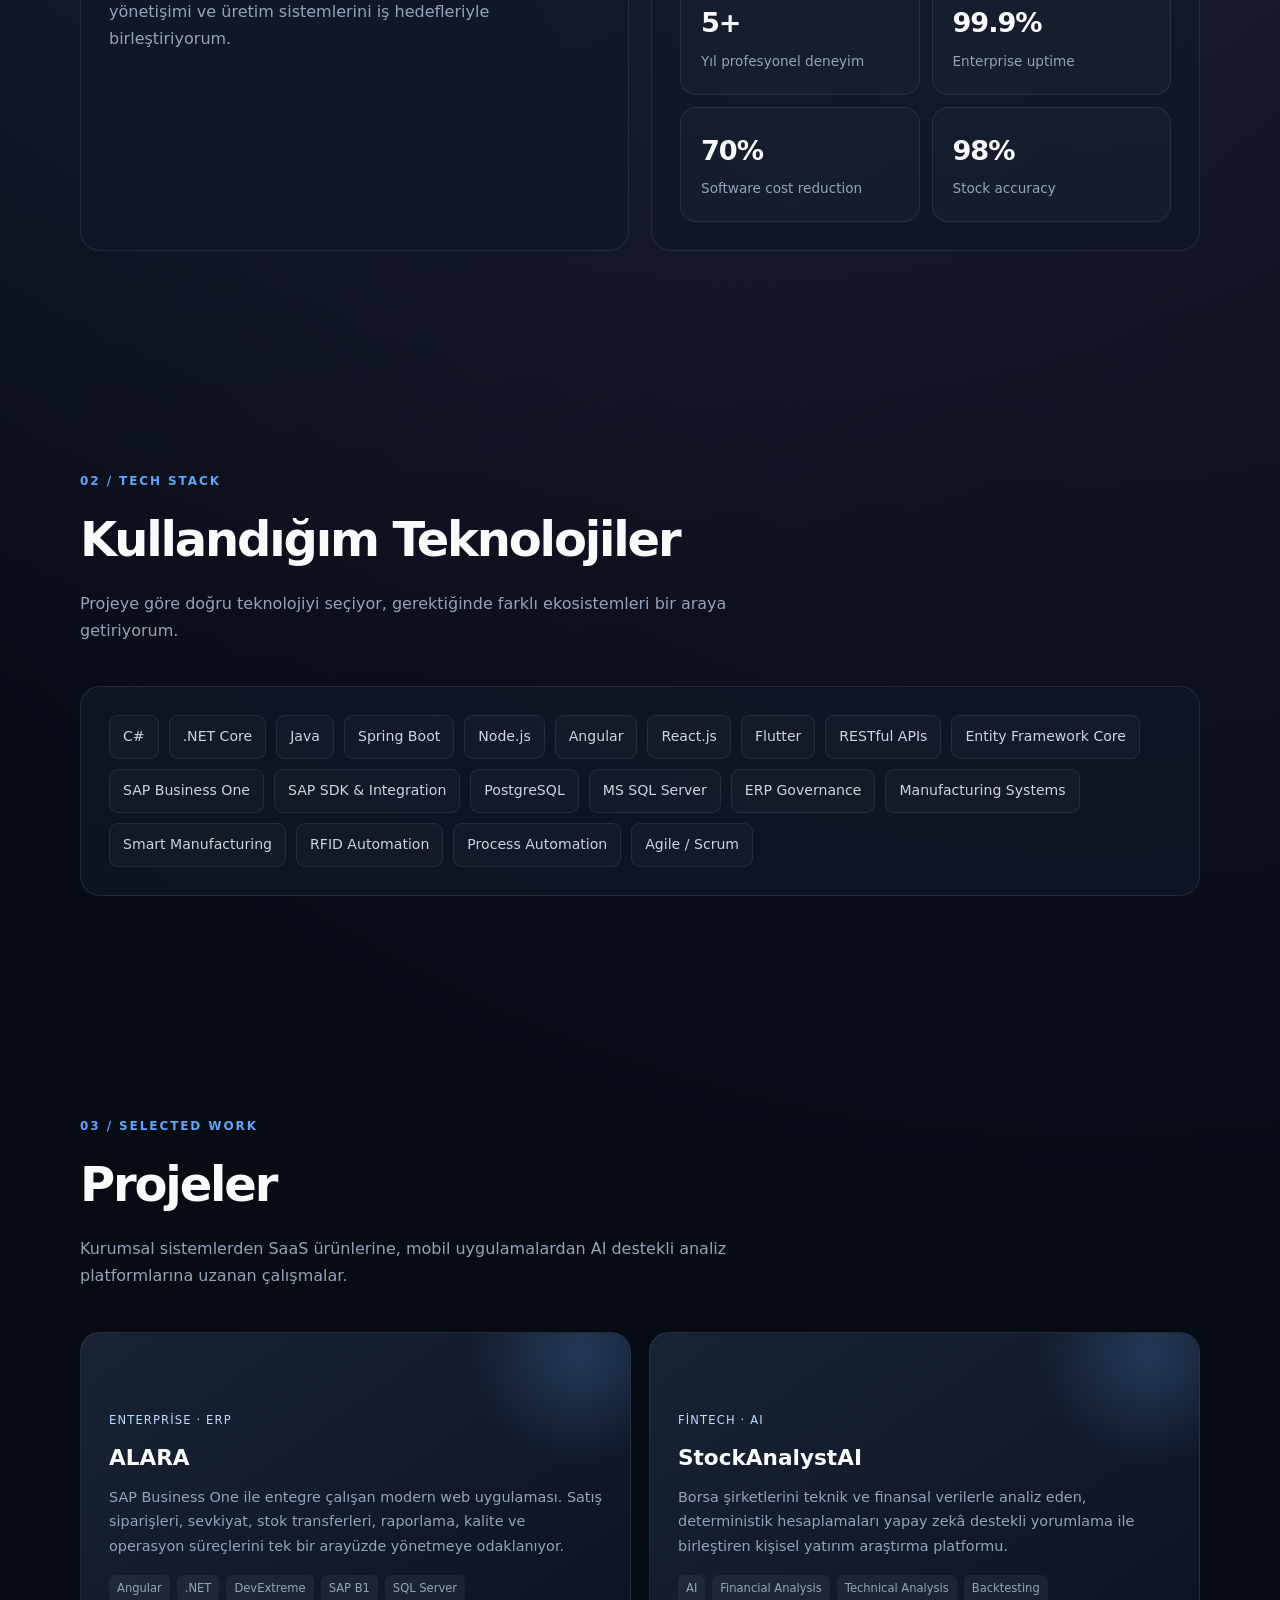
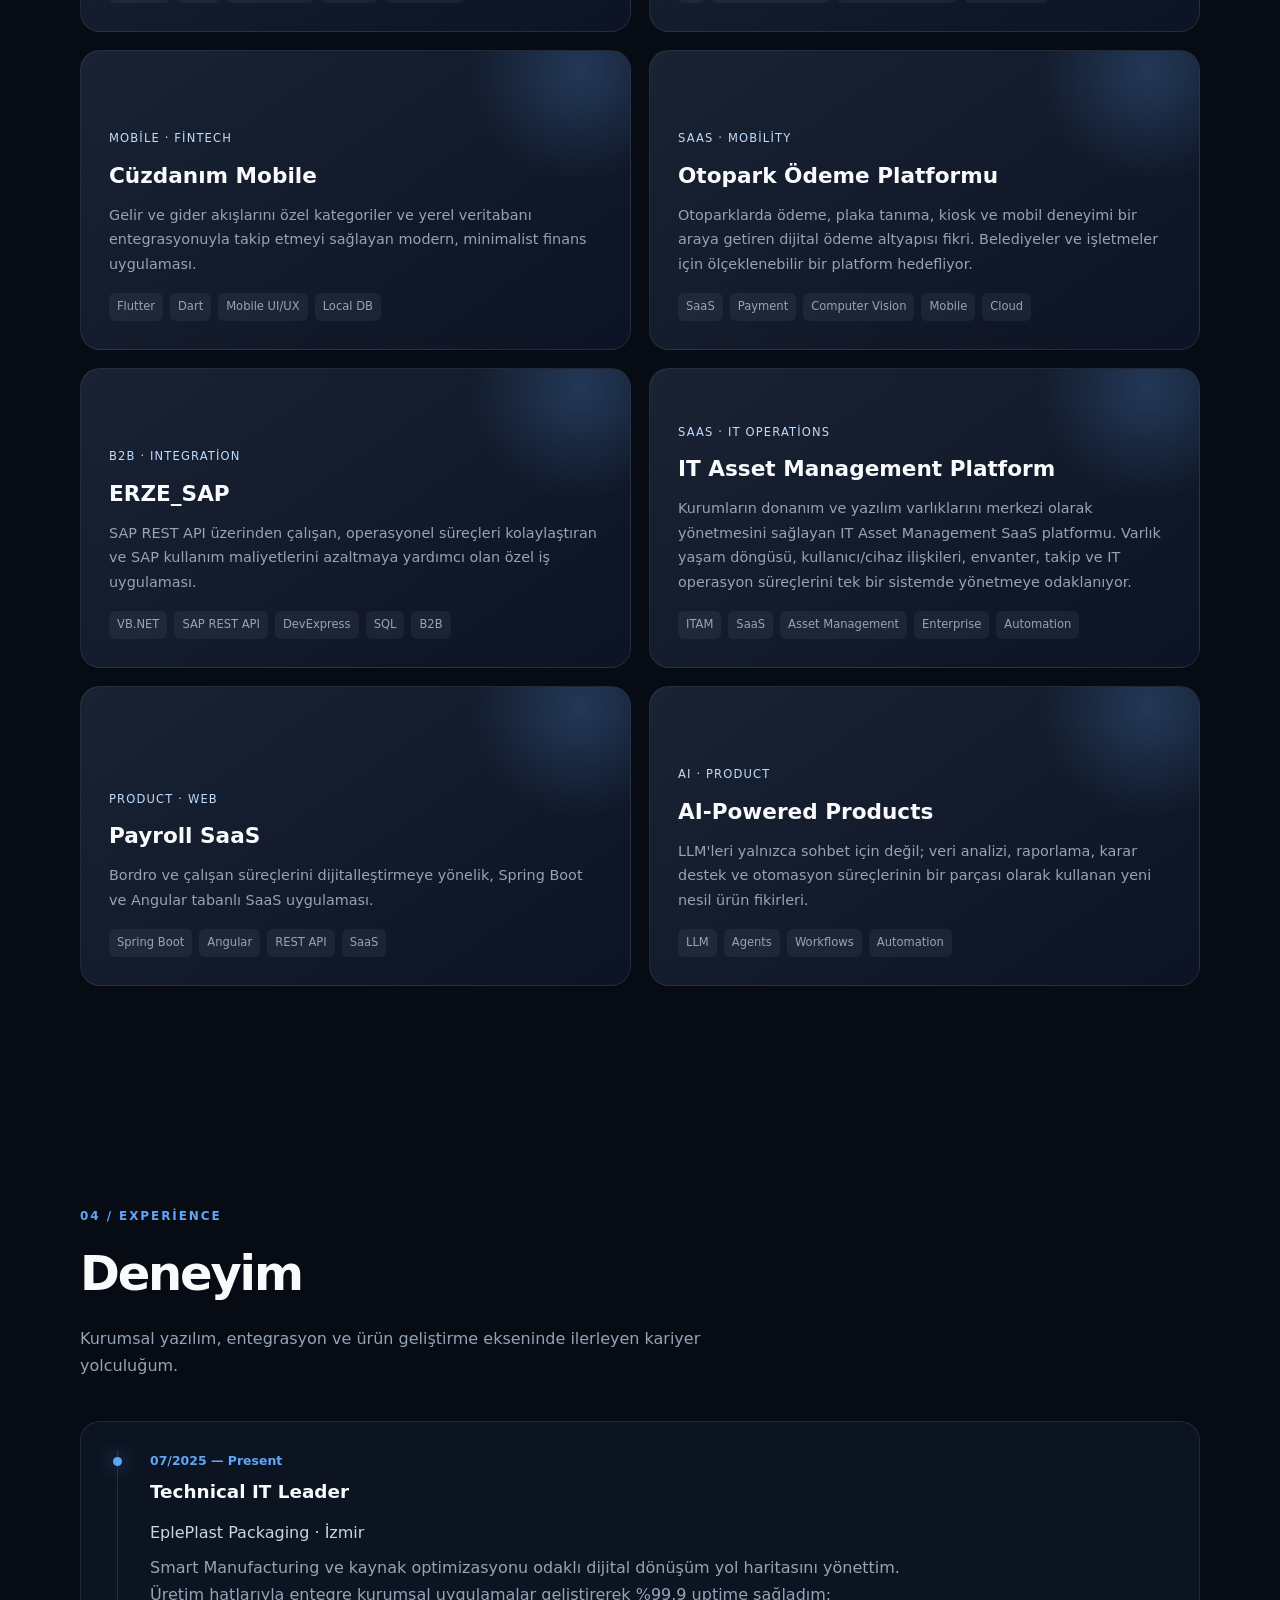
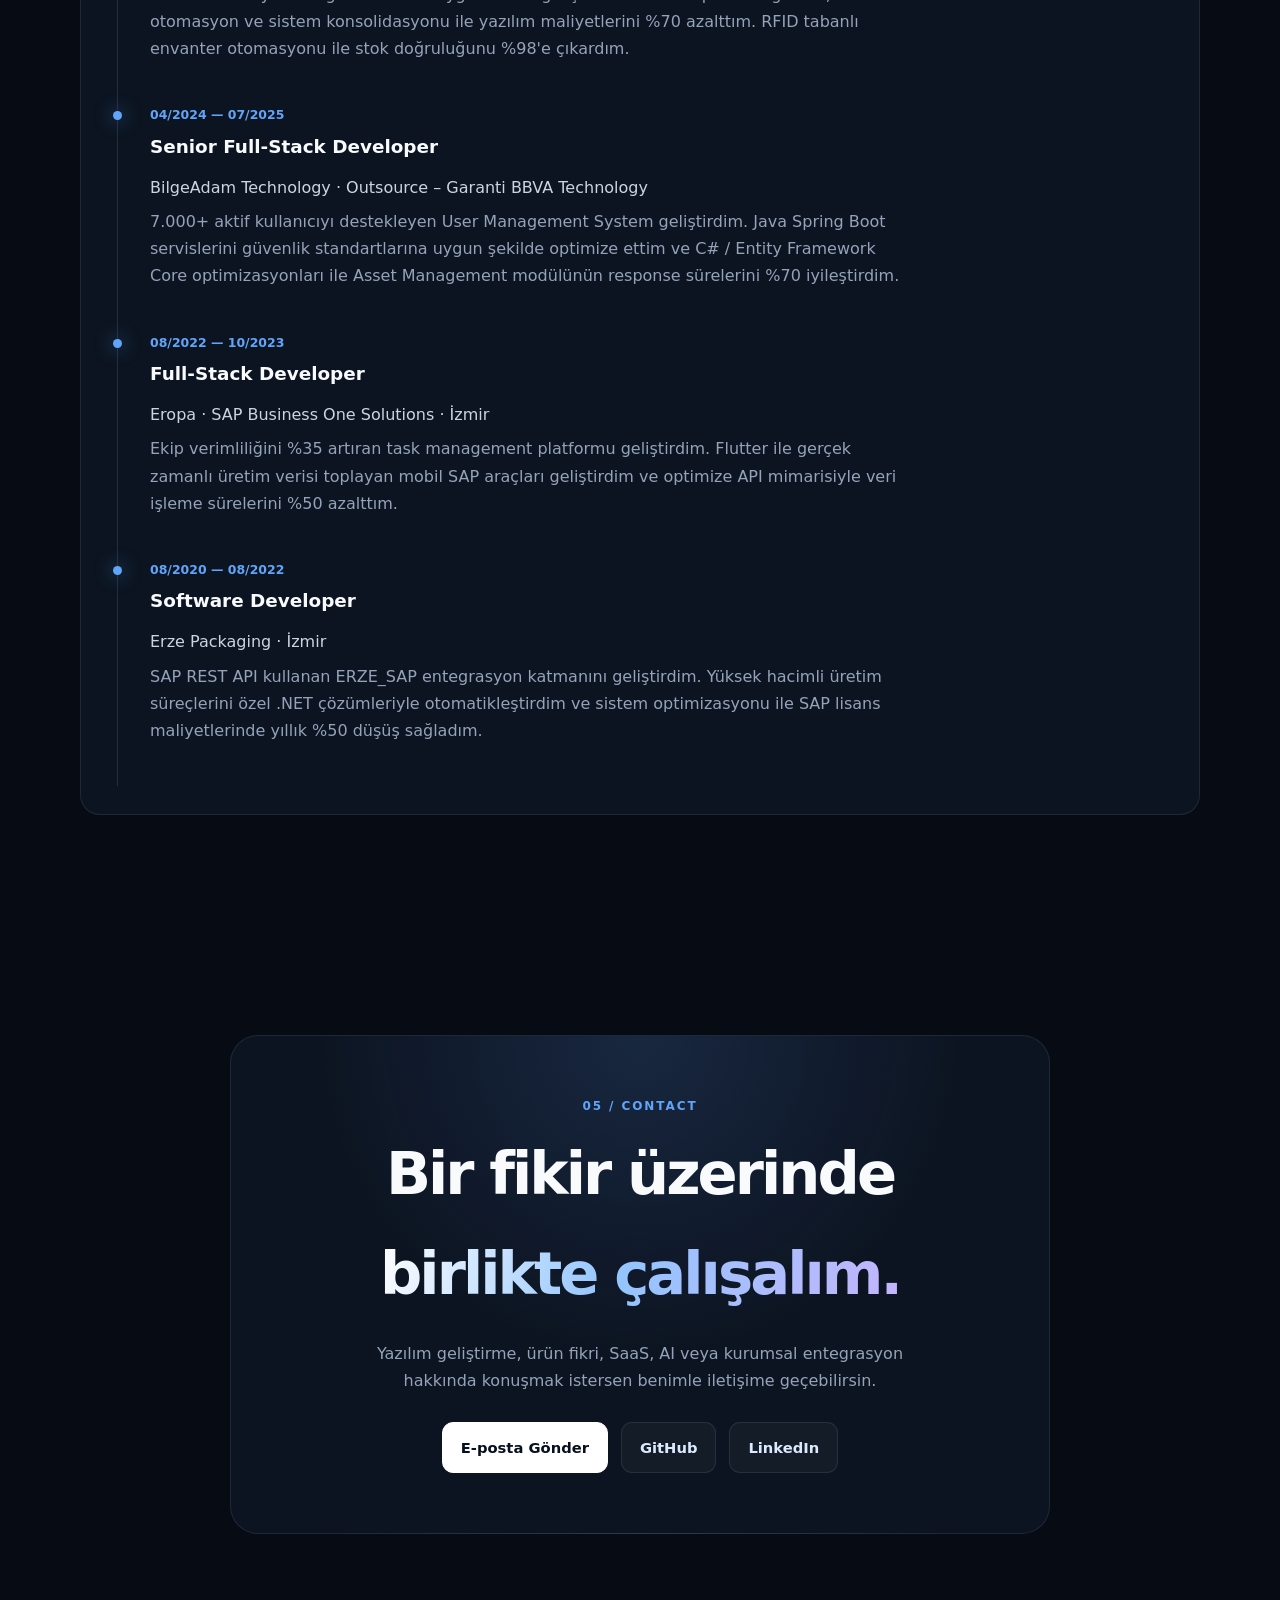
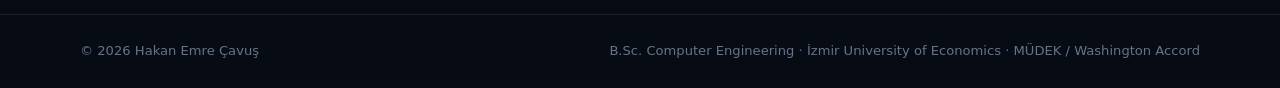
==== commit 01de51a4: "fix" ====
--- a/index.html
+++ b/index.html
@@ -4,8 +4,8 @@
 <head>
     <meta charset="UTF-8">
     <meta name="viewport" content="width=device-width, initial-scale=1.0">
-    <meta name="description" content="Hakan Çavuş — Computer Engineer, Full Stack Developer & Software Engineer">
-    <title>Hakan Çavuş | Software Engineer</title>
+    <meta name="description" content="Hakan Emre Çavuş — Computer Engineer, Full Stack Developer & Software Engineer">
+    <title>Hakan Emre Çavuş | Software Engineer</title>
 
     <style>
         :root {
@@ -510,7 +510,7 @@
 
     <nav class="nav">
         <div class="container nav-inner">
-            <a href="#home" class="logo">Hakan<span>.</span></a>
+            <a href="#home" class="logo">HEC<span>.</span></a>
             <div class="nav-links">
                 <a href="#about">Hakkımda</a>
                 <a href="#skills">Teknolojiler</a>
@@ -551,7 +551,7 @@
                     <div class="code">
                         <div><span class="gray">// about-me.ts</span></div><br>
                         <div><span class="purple">const</span> developer = {</div>
-                        <div>&nbsp;&nbsp;name: <span class="green">"Hakan Çavuş"</span>,</div>
+                        <div>&nbsp;&nbsp;name: <span class="green">"Hakan Emre Çavuş"</span>,</div>
                         <div>&nbsp;&nbsp;role: <span class="green">"Software Engineer"</span>,</div>
                         <div>&nbsp;&nbsp;focus: [</div>
                         <div>&nbsp;&nbsp;&nbsp;&nbsp;<span class="green">"Full Stack"</span>,</div>
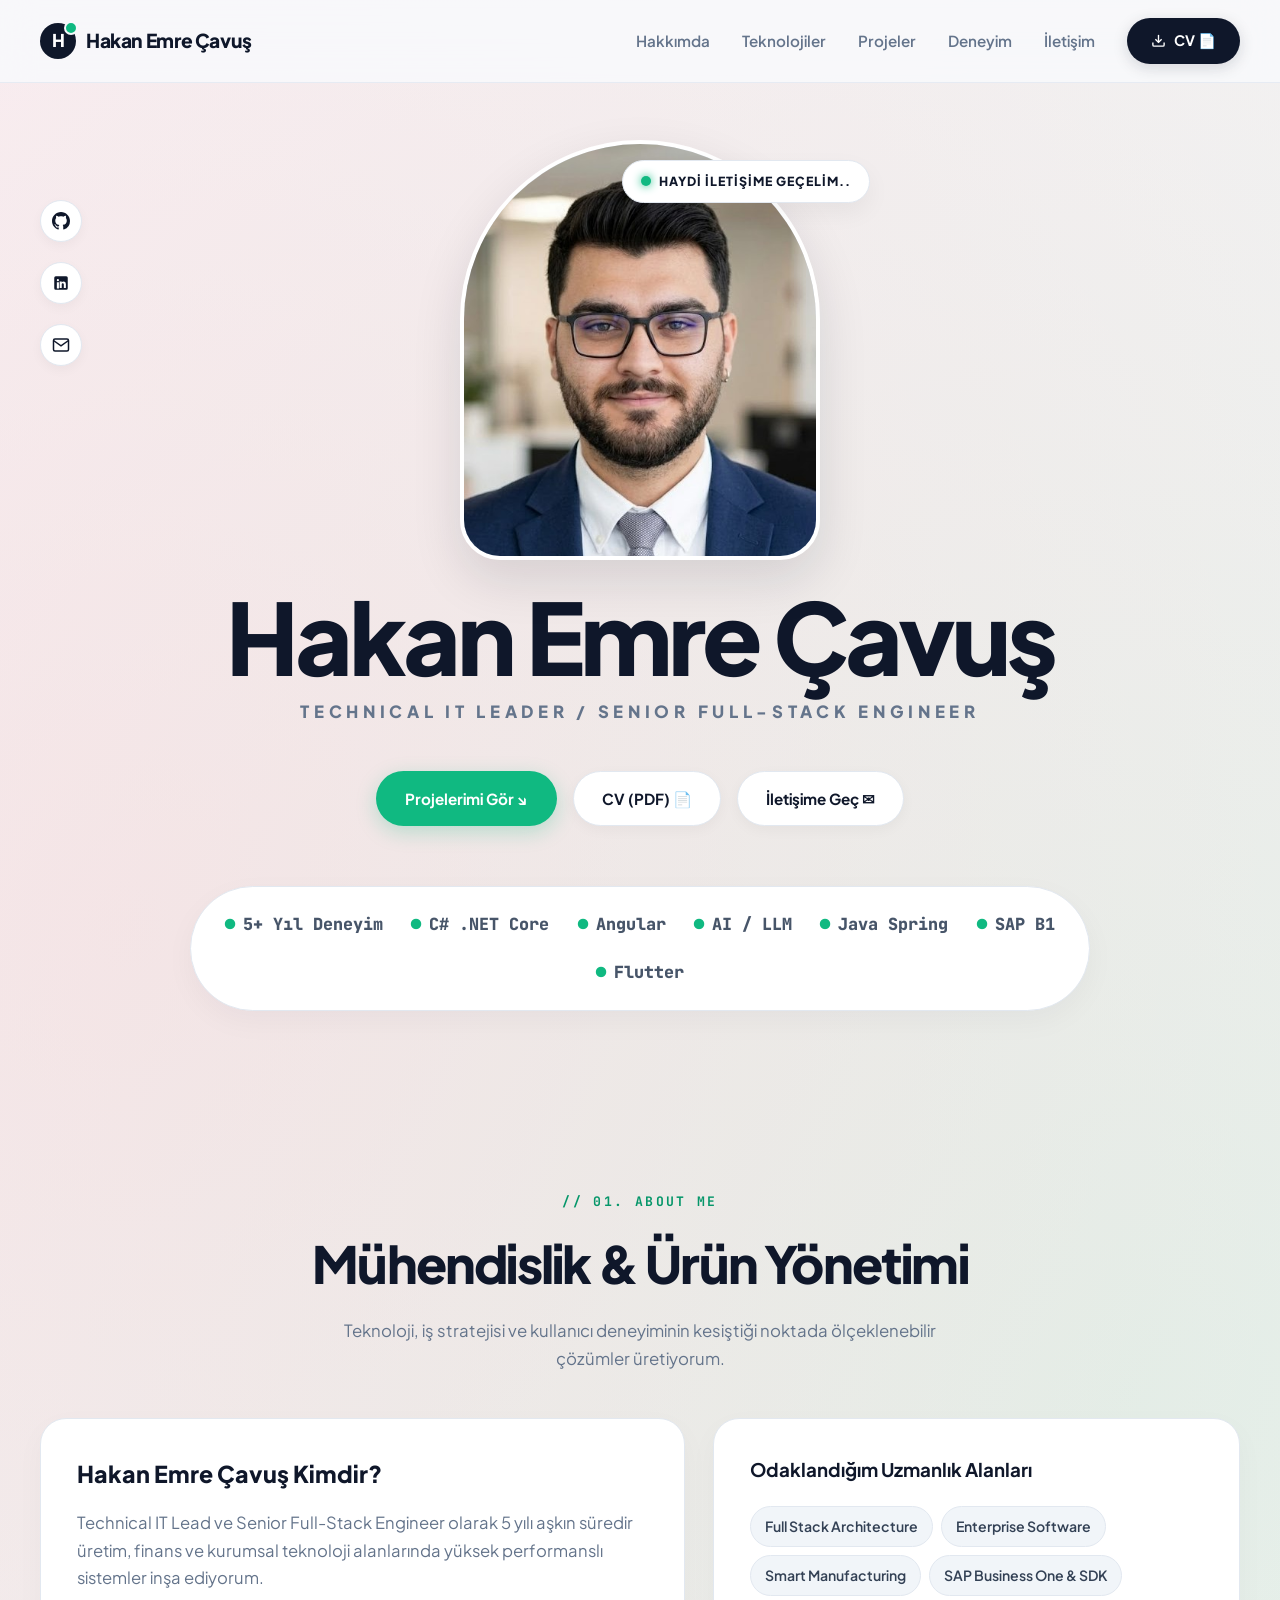
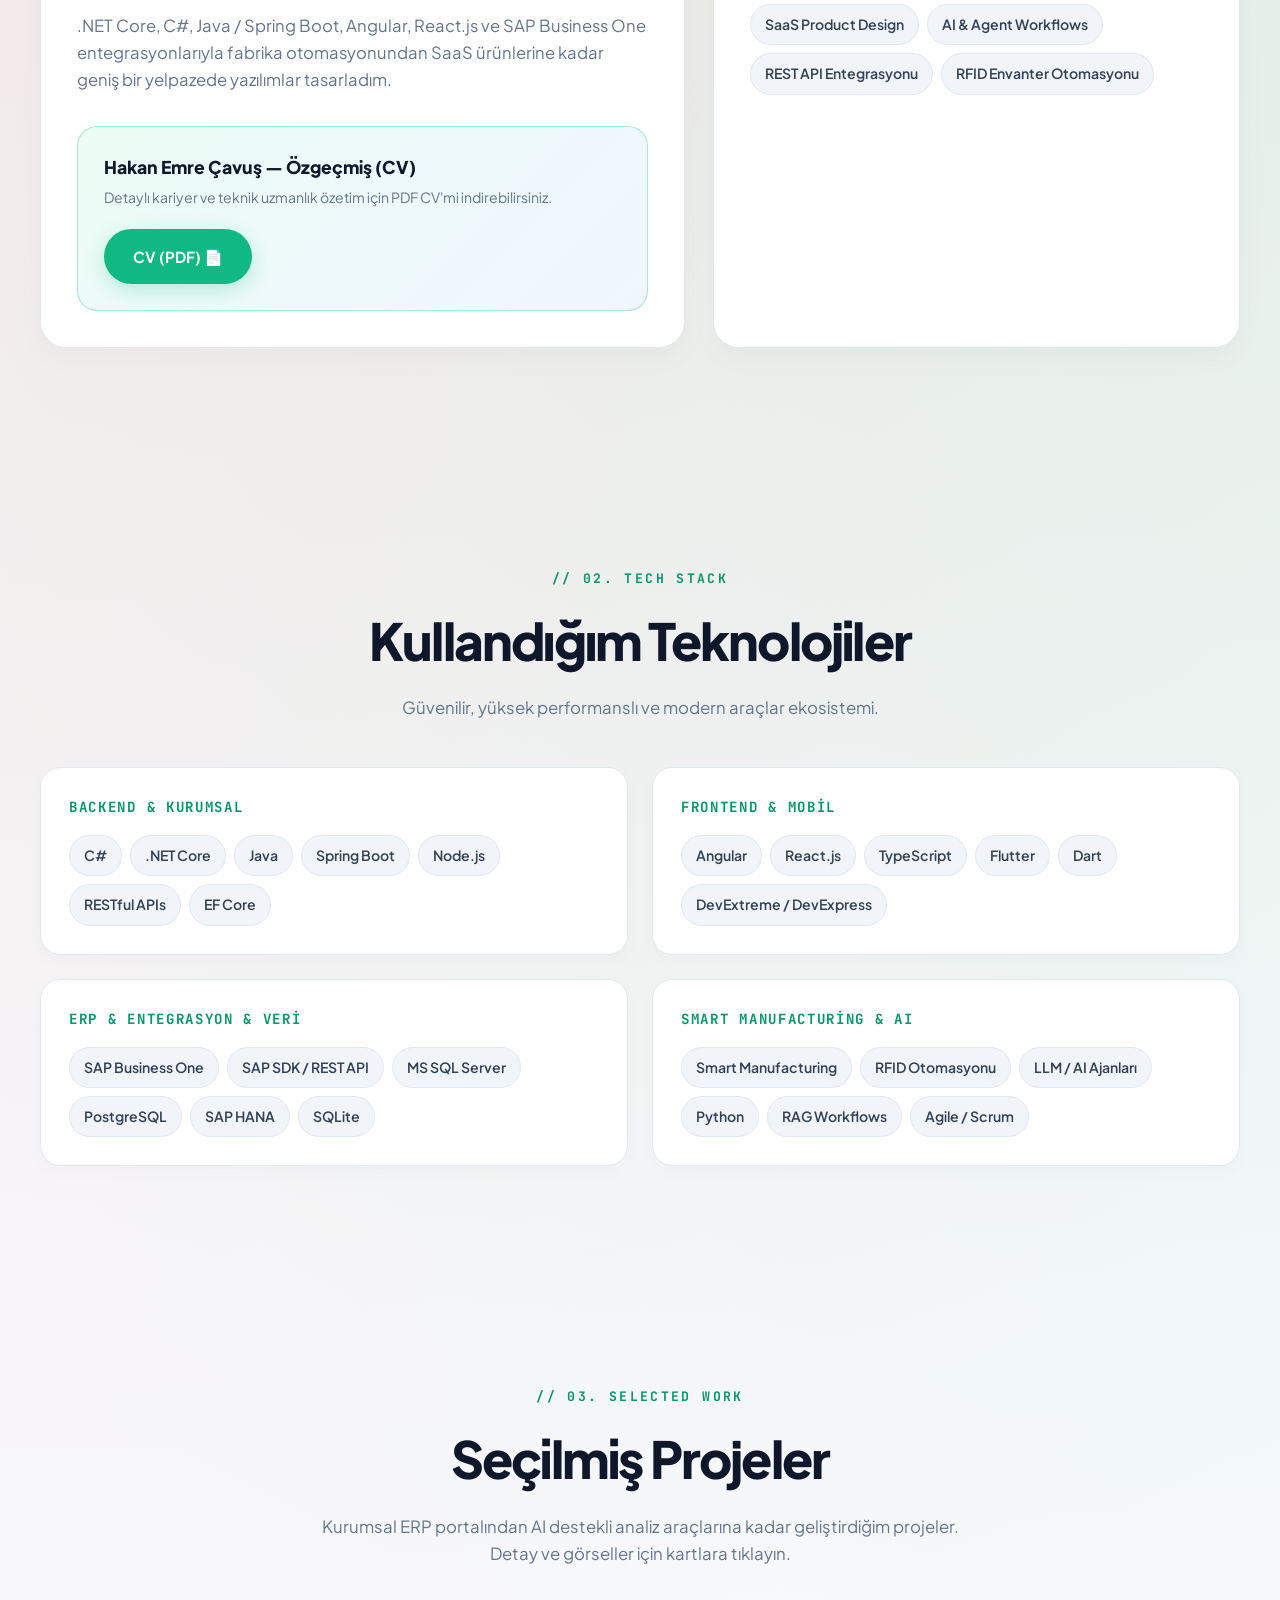
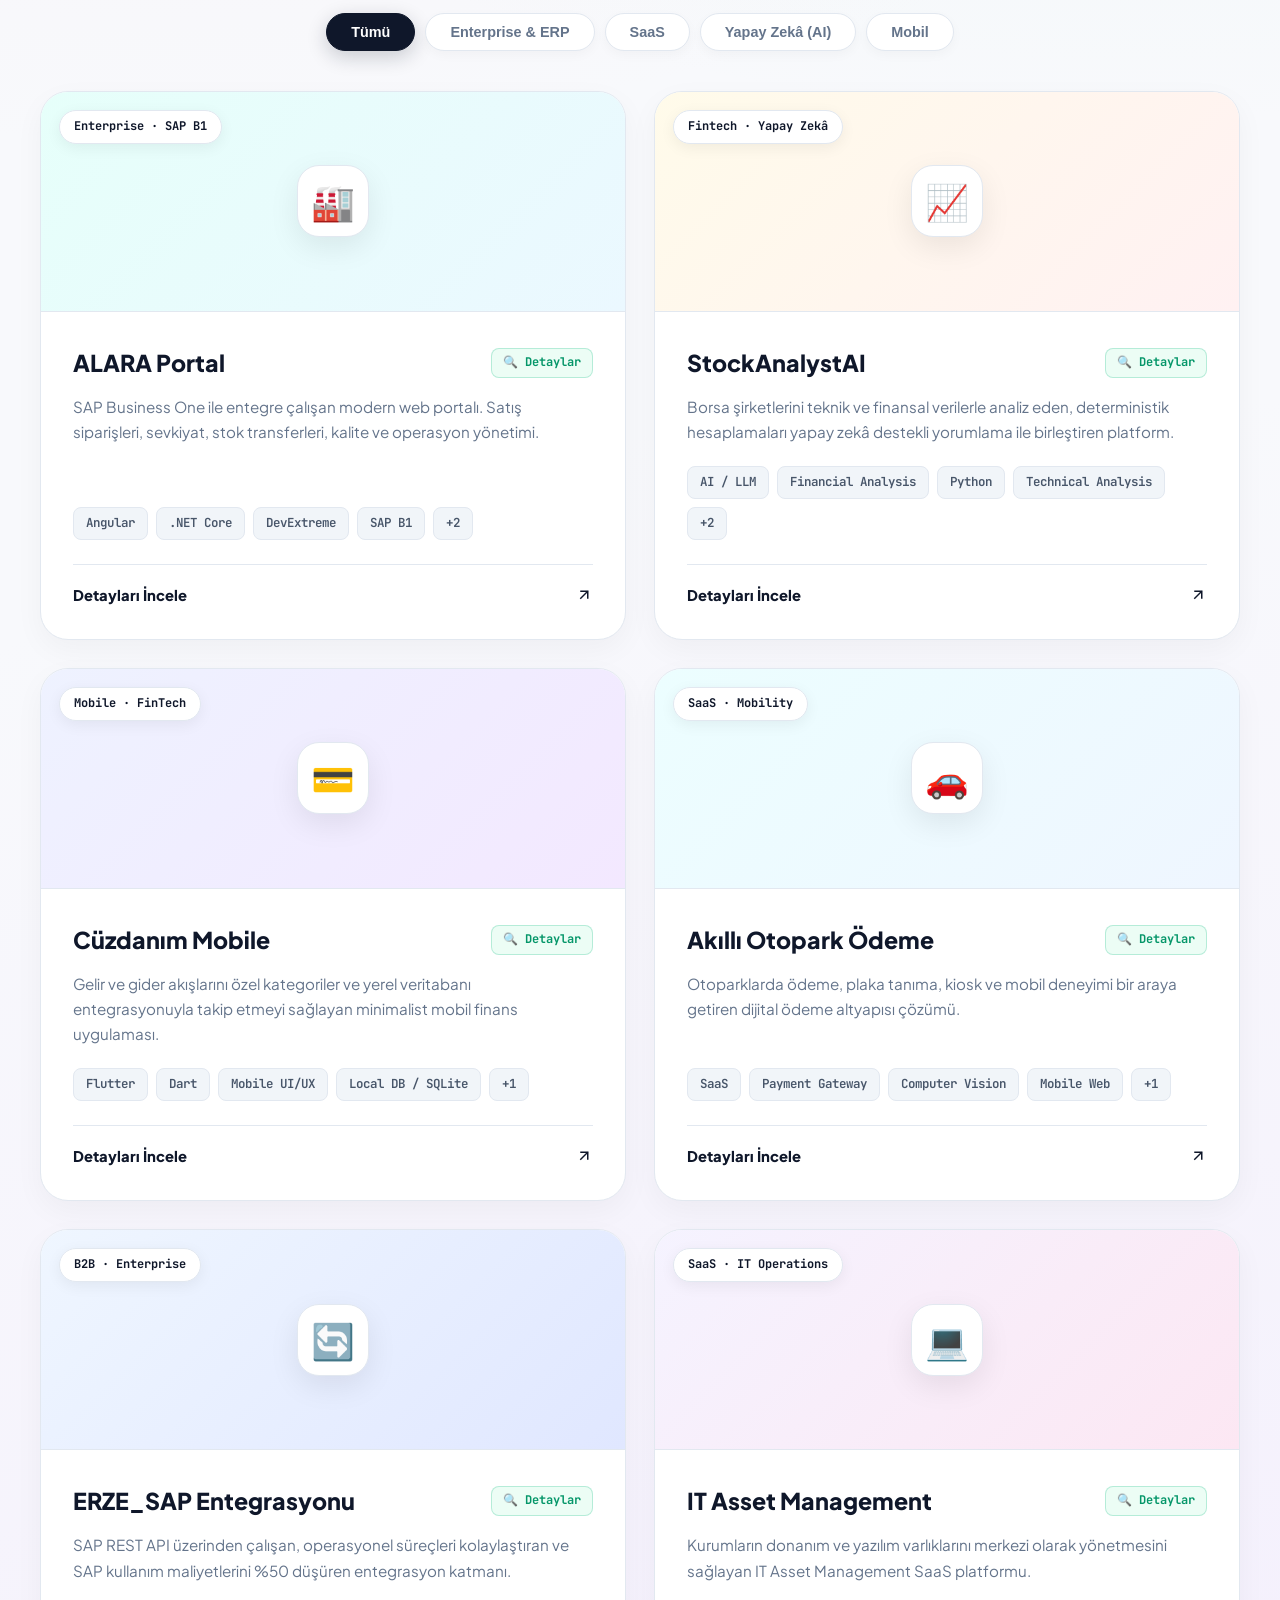
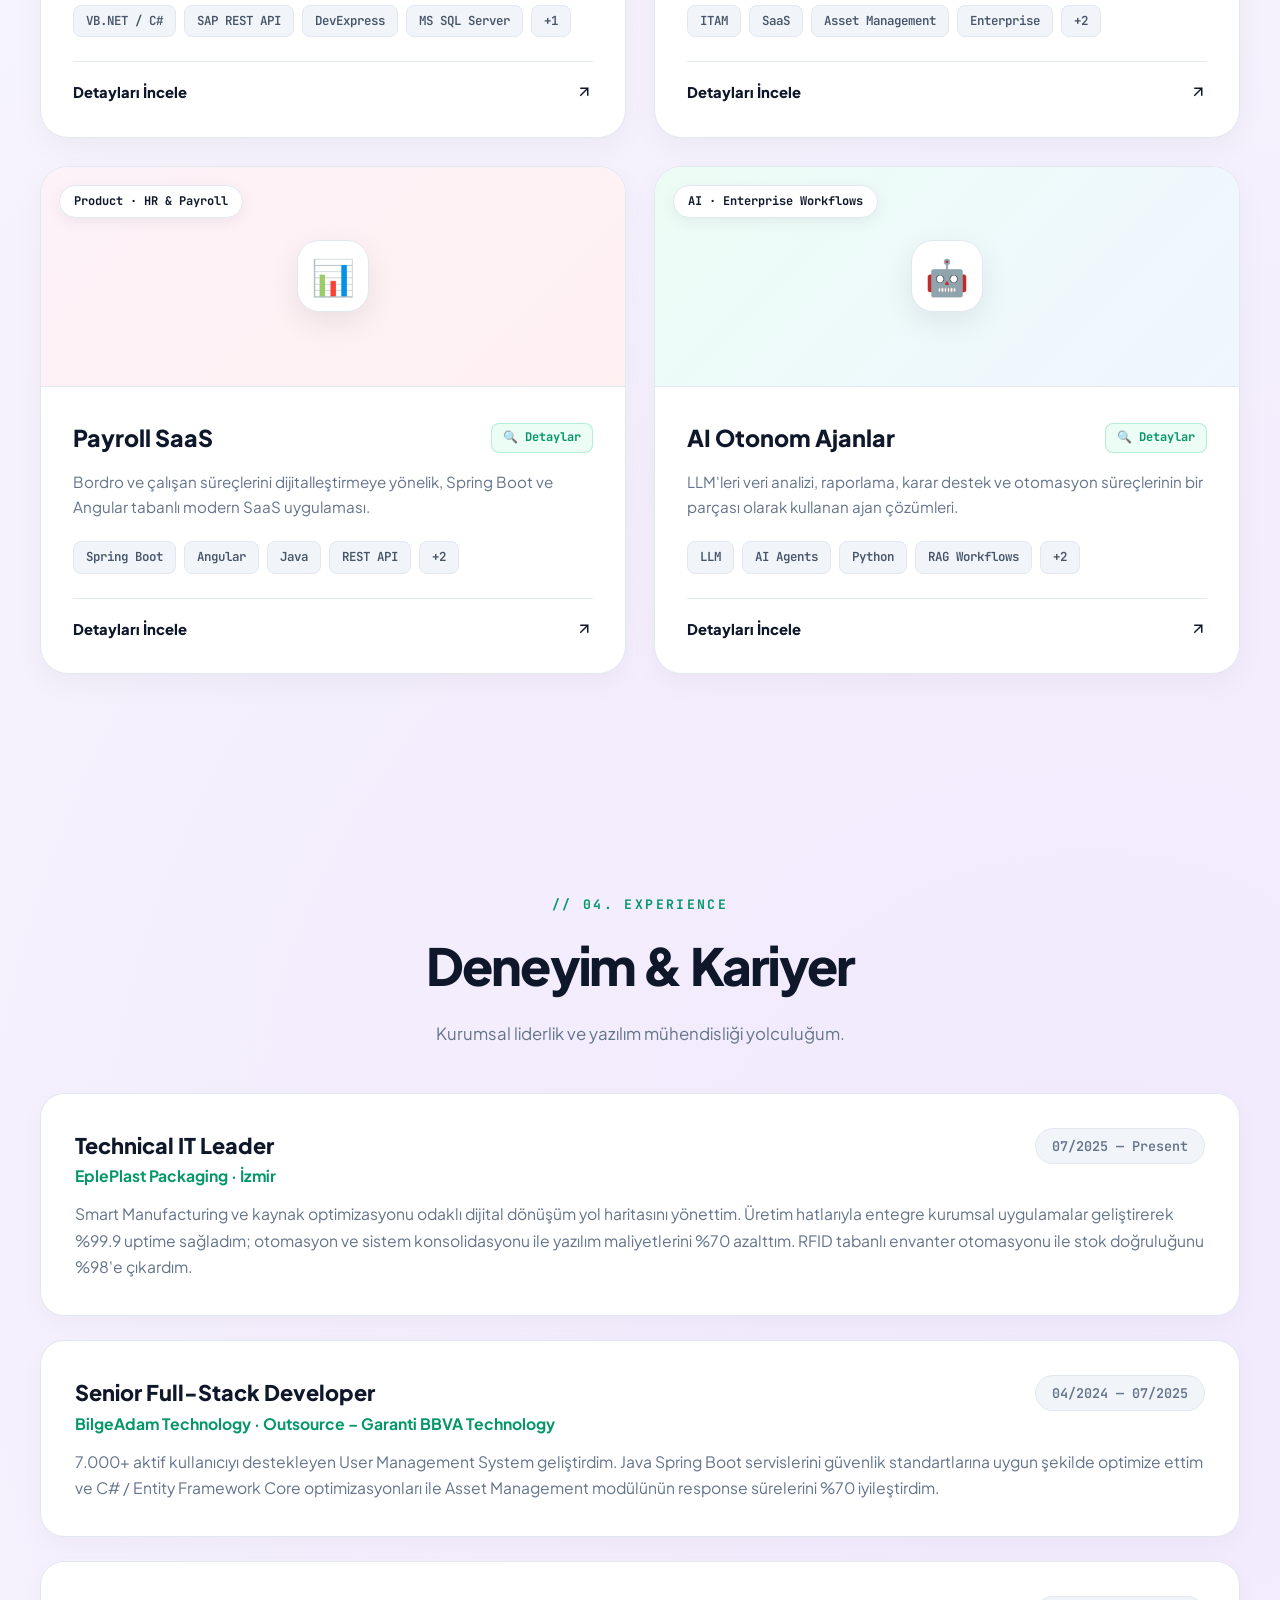
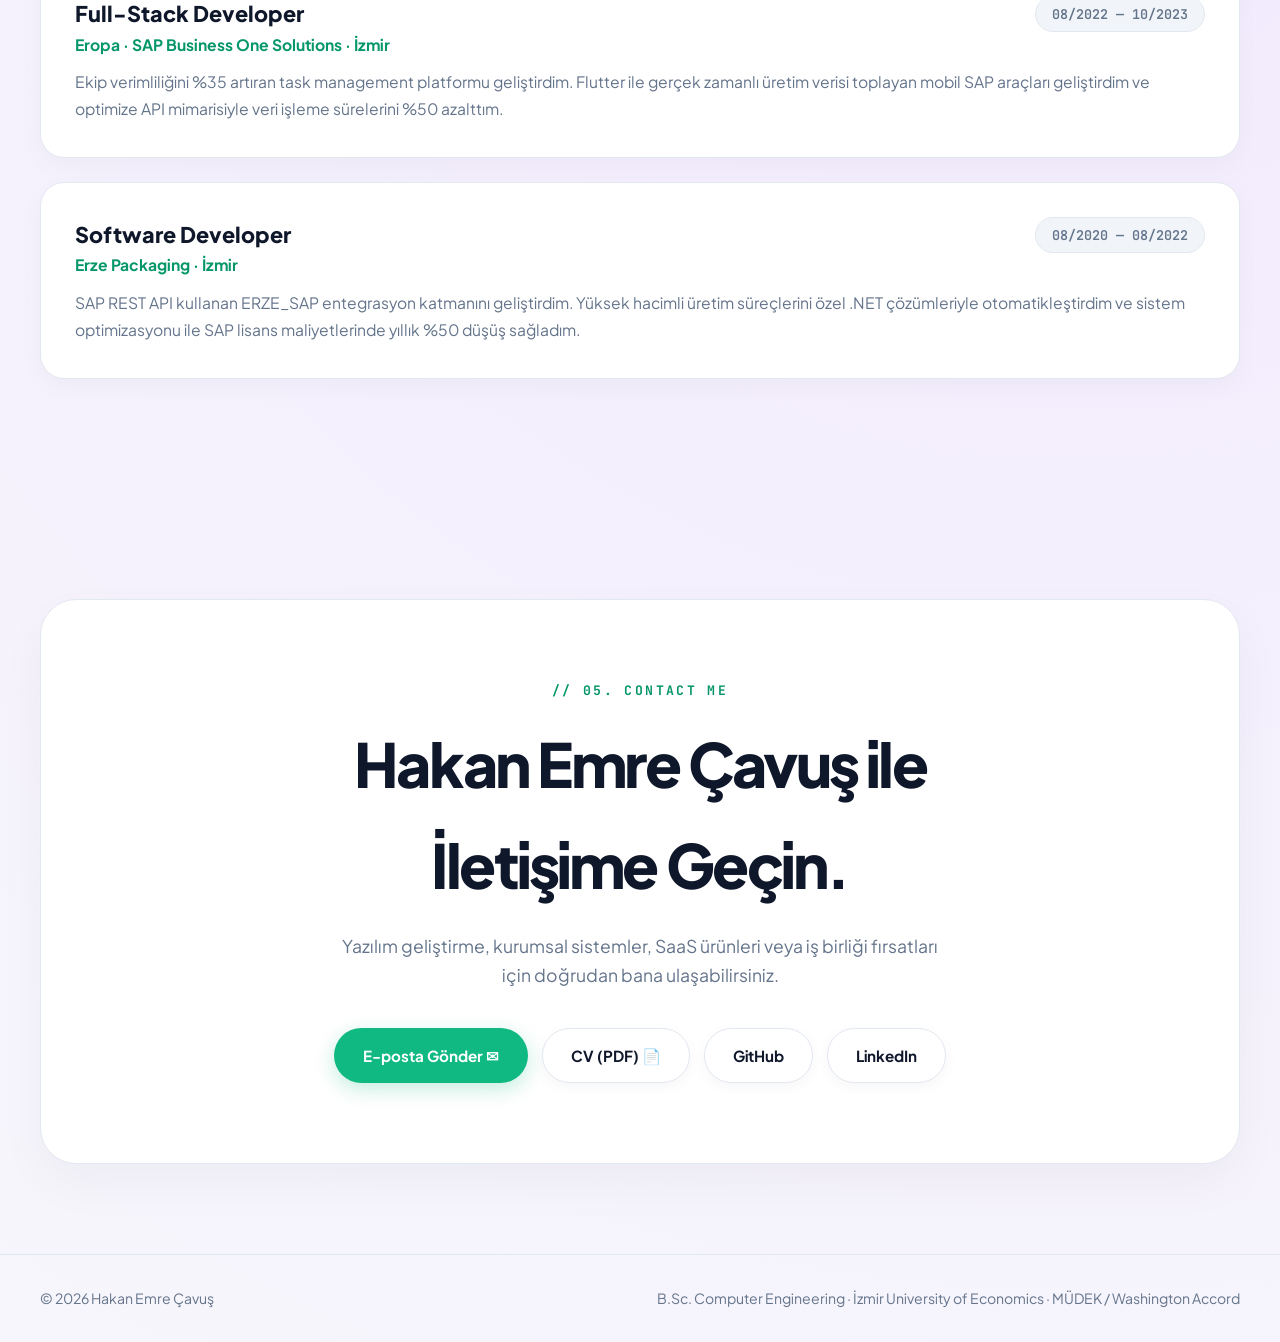
==== commit 9d7f7f68: "new site" ====
--- a/index.html
+++ b/index.html
@@ -1,897 +1,1539 @@
-<!DOCTYPE html>
-<html lang="tr">
-
-<head>
-    <meta charset="UTF-8">
-    <meta name="viewport" content="width=device-width, initial-scale=1.0">
-    <meta name="description" content="Hakan Emre Çavuş — Computer Engineer, Full Stack Developer & Software Engineer">
-    <title>Hakan Emre Çavuş | Software Engineer</title>
-
-    <style>
-        :root {
-            --bg: #070b14;
-            --bg-soft: #0d1320;
-            --card: rgba(16, 24, 40, .72);
-            --border: rgba(148, 163, 184, .14);
-            --text: #f8fafc;
-            --muted: #94a3b8;
-            --primary: #60a5fa;
-            --secondary: #a78bfa;
-            --accent: #22d3ee;
-            --success: #34d399;
-            --max: 1120px;
-        }
-
-        * {
-            box-sizing: border-box;
-            margin: 0;
-            padding: 0;
-        }
-
-        html {
-            scroll-behavior: smooth;
-        }
-
-        body {
-            font-family: Inter, ui-sans-serif, system-ui, -apple-system, BlinkMacSystemFont, "Segoe UI", sans-serif;
-            background:
-                radial-gradient(circle at 15% 10%, rgba(96, 165, 250, .13), transparent 28%),
-                radial-gradient(circle at 85% 20%, rgba(167, 139, 250, .11), transparent 30%),
-                var(--bg);
-            color: var(--text);
-            line-height: 1.7;
-            overflow-x: hidden;
-        }
-
-        a {
-            color: inherit;
-            text-decoration: none;
-        }
-
-        .container {
-            width: min(var(--max), calc(100% - 40px));
-            margin: auto;
-        }
-
-        .nav {
-            position: fixed;
-            top: 0;
-            width: 100%;
-            z-index: 20;
-            backdrop-filter: blur(18px);
-            background: rgba(7, 11, 20, .68);
-            border-bottom: 1px solid rgba(148, 163, 184, .08);
-        }
-
-        .nav-inner {
-            height: 72px;
-            display: flex;
-            align-items: center;
-            justify-content: space-between;
-        }
-
-        .logo {
-            font-weight: 800;
-            letter-spacing: -.04em;
-            font-size: 1.2rem;
-        }
-
-        .logo span {
-            color: var(--primary);
-        }
-
-        .nav-links {
-            display: flex;
-            gap: 26px;
-            color: var(--muted);
-            font-size: .92rem;
-        }
-
-        .nav-links a:hover {
-            color: white;
-        }
-
-        section {
-            padding: 110px 0;
-        }
-
-        .hero {
-            min-height: 100vh;
-            display: flex;
-            align-items: center;
-            padding-top: 130px;
-            position: relative;
-        }
-
-        .hero-grid {
-            display: grid;
-            grid-template-columns: 1.25fr .75fr;
-            gap: 70px;
-            align-items: center;
-        }
-
-        .eyebrow {
-            display: inline-flex;
-            align-items: center;
-            gap: 9px;
-            padding: 7px 12px;
-            border: 1px solid rgba(96, 165, 250, .22);
-            border-radius: 999px;
-            background: rgba(96, 165, 250, .07);
-            color: #bfdbfe;
-            font-size: .82rem;
-            margin-bottom: 24px;
-        }
-
-        .eyebrow::before {
-            content: "";
-            width: 7px;
-            height: 7px;
-            border-radius: 50%;
-            background: var(--success);
-            box-shadow: 0 0 14px var(--success);
-        }
-
-        h1 {
-            font-size: clamp(3.2rem, 7vw, 6.3rem);
-            line-height: .98;
-            letter-spacing: -.065em;
-            margin-bottom: 25px;
-        }
-
-        .gradient {
-            background: linear-gradient(110deg, #fff, #93c5fd 45%, #c4b5fd);
-            -webkit-background-clip: text;
-            background-clip: text;
-            color: transparent;
-        }
-
-        .hero p {
-            max-width: 680px;
-            color: var(--muted);
-            font-size: 1.12rem;
-            margin-bottom: 32px;
-        }
-
-        .buttons {
-            display: flex;
-            gap: 13px;
-            flex-wrap: wrap;
-        }
-
-        .btn {
-            padding: 12px 18px;
-            border-radius: 11px;
-            border: 1px solid var(--border);
-            transition: .2s ease;
-            font-weight: 650;
-            font-size: .92rem;
-        }
-
-        .btn-primary {
-            background: white;
-            color: #07101f;
-            border-color: white;
-        }
-
-        .btn-secondary {
-            background: rgba(255, 255, 255, .035);
-            color: #dbeafe;
-        }
-
-        .btn:hover {
-            transform: translateY(-2px);
-        }
-
-        .hero-card {
-            min-height: 400px;
-            border: 1px solid var(--border);
-            border-radius: 28px;
-            padding: 30px;
-            background:
-                linear-gradient(145deg, rgba(96, 165, 250, .11), rgba(167, 139, 250, .05)),
-                var(--card);
-            box-shadow: 0 30px 80px rgba(0, 0, 0, .3);
-            position: relative;
-            overflow: hidden;
-        }
-
-        .hero-card::before {
-            content: "</>";
-            position: absolute;
-            right: 20px;
-            bottom: -25px;
-            font-size: 12rem;
-            font-weight: 900;
-            color: rgba(255, 255, 255, .025);
-        }
-
-        .code {
-            color: #cbd5e1;
-            font-family: "SFMono-Regular", Consolas, monospace;
-            font-size: .9rem;
-        }
-
-        .code .blue {
-            color: #60a5fa;
-        }
-
-        .code .purple {
-            color: #c084fc;
-        }
-
-        .code .green {
-            color: #86efac;
-        }
-
-        .code .gray {
-            color: #64748b;
-        }
-
-        .section-title {
-            margin-bottom: 42px;
-        }
-
-        .section-title .small {
-            color: var(--primary);
-            text-transform: uppercase;
-            letter-spacing: .16em;
-            font-size: .75rem;
-            font-weight: 800;
-        }
-
-        .section-title h2 {
-            font-size: clamp(2rem, 4vw, 3rem);
-            letter-spacing: -.045em;
-            margin-top: 7px;
-        }
-
-        .section-title p {
-            color: var(--muted);
-            max-width: 700px;
-            margin-top: 10px;
-        }
-
-        .about-grid {
-            display: grid;
-            grid-template-columns: 1fr 1fr;
-            gap: 22px;
-        }
-
-        .card {
-            background: var(--card);
-            border: 1px solid var(--border);
-            border-radius: 20px;
-            padding: 28px;
-        }
-
-        .card h3 {
-            margin-bottom: 12px;
-        }
-
-        .card p {
-            color: var(--muted);
-        }
-
-        .stats {
-            display: grid;
-            grid-template-columns: repeat(2, 1fr);
-            gap: 12px;
-        }
-
-        .stat {
-            padding: 20px;
-            border-radius: 16px;
-            background: rgba(255, 255, 255, .025);
-            border: 1px solid var(--border);
-        }
-
-        .stat strong {
-            display: block;
-            font-size: 1.7rem;
-            letter-spacing: -.04em;
-        }
-
-        .stat span {
-            color: var(--muted);
-            font-size: .85rem;
-        }
-
-        .skills {
-            display: flex;
-            flex-wrap: wrap;
-            gap: 10px;
-        }
-
-        .skill {
-            padding: 9px 13px;
-            border: 1px solid var(--border);
-            background: rgba(255, 255, 255, .025);
-            border-radius: 9px;
-            color: #cbd5e1;
-            font-size: .88rem;
-        }
-
-        .projects {
-            display: grid;
-            grid-template-columns: repeat(2, 1fr);
-            gap: 18px;
-        }
-
-        .project {
-            position: relative;
-            overflow: hidden;
-            min-height: 300px;
-            display: flex;
-            flex-direction: column;
-            justify-content: flex-end;
-            background: linear-gradient(145deg, rgba(30, 41, 59, .8), rgba(15, 23, 42, .75));
-        }
-
-        .project::before {
-            content: "";
-            position: absolute;
-            width: 240px;
-            height: 240px;
-            border-radius: 50%;
-            top: -100px;
-            right: -70px;
-            background: radial-gradient(circle, rgba(96, 165, 250, .22), transparent 65%);
-        }
-
-        .project-content {
-            position: relative;
-            z-index: 1;
-        }
-
-        .project-tag {
-            display: inline-block;
-            color: #bfdbfe;
-            font-size: .72rem;
-            text-transform: uppercase;
-            letter-spacing: .1em;
-            margin-bottom: 9px;
-        }
-
-        .project h3 {
-            font-size: 1.35rem;
-            margin-bottom: 8px;
-        }
-
-        .project p {
-            color: var(--muted);
-            font-size: .9rem;
-        }
-
-        .project-tech {
-            display: flex;
-            gap: 7px;
-            flex-wrap: wrap;
-            margin-top: 17px;
-        }
-
-        .project-tech span {
-            padding: 4px 8px;
-            background: rgba(255, 255, 255, .05);
-            border-radius: 6px;
-            color: #94a3b8;
-            font-size: .72rem;
-        }
-
-        .timeline {
-            border-left: 1px solid rgba(148, 163, 184, .18);
-            margin-left: 8px;
-        }
-
-        .timeline-item {
-            padding: 0 0 42px 32px;
-            position: relative;
-        }
-
-        .timeline-item::before {
-            content: "";
-            position: absolute;
-            left: -5px;
-            top: 7px;
-            width: 9px;
-            height: 9px;
-            border-radius: 50%;
-            background: var(--primary);
-            box-shadow: 0 0 18px rgba(96, 165, 250, .65);
-        }
-
-        .timeline-date {
-            color: var(--primary);
-            font-size: .78rem;
-            font-weight: 700;
-            margin-bottom: 5px;
-        }
-
-        .timeline h3 {
-            font-size: 1.15rem;
-        }
-
-        .timeline-company {
-            color: #cbd5e1;
-            margin-bottom: 7px;
-        }
-
-        .timeline p {
-            color: var(--muted);
-            max-width: 750px;
-        }
-
-        .contact {
-            text-align: center;
-            padding-bottom: 80px;
-        }
-
-        .contact-box {
-            max-width: 820px;
-            margin: auto;
-            padding: 60px 30px;
-            border-radius: 28px;
-            border: 1px solid var(--border);
-            background:
-                radial-gradient(circle at 50% 0%, rgba(96, 165, 250, .14), transparent 50%),
-                var(--card);
-        }
-
-        .contact-box h2 {
-            font-size: clamp(2.1rem, 5vw, 3.7rem);
-            letter-spacing: -.05em;
-            margin-bottom: 15px;
-        }
-
-        .contact-box p {
-            color: var(--muted);
-            margin: auto auto 28px;
-            max-width: 570px;
-        }
-
-        footer {
-            border-top: 1px solid var(--border);
-            padding: 25px 0;
-            color: #64748b;
-            font-size: .82rem;
-        }
-
-        .footer-inner {
-            display: flex;
-            justify-content: space-between;
-            gap: 15px;
-        }
-
-        @media (max-width: 850px) {
-            .nav-links {
-                display: none;
-            }
-
-            .hero-grid,
-            .about-grid,
-            .projects {
-                grid-template-columns: 1fr;
-            }
-
-            .hero {
-                padding-top: 120px;
-            }
-
-            .hero-card {
-                min-height: 330px;
-            }
-        }
-
-        @media (max-width: 520px) {
-            .container {
-                width: min(var(--max), calc(100% - 26px));
-            }
-
-            section {
-                padding: 80px 0;
-            }
-
-            h1 {
-                font-size: 3.25rem;
-            }
-
-            .stats {
-                grid-template-columns: 1fr 1fr;
-            }
-
-            .footer-inner {
-                flex-direction: column;
-            }
-        }
-    </style>
-</head>
-
-<body>
-
-    <nav class="nav">
-        <div class="container nav-inner">
-            <a href="#home" class="logo">HEC<span>.</span></a>
-            <div class="nav-links">
-                <a href="#about">Hakkımda</a>
-                <a href="#skills">Teknolojiler</a>
-                <a href="#projects">Projeler</a>
-                <a href="#experience">Deneyim</a>
-                <a href="#contact">İletişim</a>
-            </div>
-        </div>
-    </nav>
-
-    <main>
-
-        <section class="hero" id="home">
-            <div class="container hero-grid">
-                <div>
-                    <div class="eyebrow">Software Engineer · Full Stack Developer</div>
-
-                    <h1>
-                        Fikirleri<br>
-                        <span class="gradient">ürünlere</span><br>
-                        dönüştürüyorum.
-                    </h1>
-
-                    <p>
-                        Technical IT Lead ve Senior Full-Stack Engineer olarak;
-                        kurumsal yazılımlar, Smart Manufacturing, ERP/SAP entegrasyonları
-                        ve modern SaaS ürünleri geliştiriyorum. Karmaşık iş süreçlerini
-                        sade, ölçeklenebilir ve kullanılabilir yazılımlara dönüştürmeyi seviyorum.
-                    </p>
-
-                    <div class="buttons">
-                        <a class="btn btn-primary" href="#projects">Projelerimi Gör</a>
-                        <a class="btn btn-secondary" href="#contact">Benimle İletişime Geç</a>
-                    </div>
-                </div>
-
-                <div class="hero-card">
-                    <div class="code">
-                        <div><span class="gray">// about-me.ts</span></div><br>
-                        <div><span class="purple">const</span> developer = {</div>
-                        <div>&nbsp;&nbsp;name: <span class="green">"Hakan Emre Çavuş"</span>,</div>
-                        <div>&nbsp;&nbsp;role: <span class="green">"Software Engineer"</span>,</div>
-                        <div>&nbsp;&nbsp;focus: [</div>
-                        <div>&nbsp;&nbsp;&nbsp;&nbsp;<span class="green">"Full Stack"</span>,</div>
-                        <div>&nbsp;&nbsp;&nbsp;&nbsp;<span class="green">"Enterprise Software"</span>,</div>
-                        <div>&nbsp;&nbsp;&nbsp;&nbsp;<span class="green">"SaaS"</span>,</div>
-                        <div>&nbsp;&nbsp;&nbsp;&nbsp;<span class="green">"AI"</span></div>
-                        <div>&nbsp;&nbsp;],</div>
-                        <div>&nbsp;&nbsp;stack: {</div>
-                        <div>&nbsp;&nbsp;&nbsp;&nbsp;backend: <span class="green">"C# / Java"</span>,</div>
-                        <div>&nbsp;&nbsp;&nbsp;&nbsp;frontend: <span class="green">"Angular / TypeScript"</span>,</div>
-                        <div>&nbsp;&nbsp;&nbsp;&nbsp;database: <span class="green">"MS SQL / HANA"</span></div>
-                        <div>&nbsp;&nbsp;},</div>
-                        <div>&nbsp;&nbsp;mindset: <span class="green">"Build useful things."</span></div>
-                        <div>};</div>
-                    </div>
-                </div>
-            </div>
-        </section>
-
-        <section id="about">
-            <div class="container">
-                <div class="section-title">
-                    <div class="small">01 / About</div>
-                    <h2>Hakkımda</h2>
-                    <p>Teknoloji, ürün geliştirme ve gerçek iş problemlerini çözme kesişiminde çalışıyorum.</p>
-                </div>
-
-                <div class="about-grid">
-                    <div class="card">
-                        <h3>Ben kimim?</h3>
-                        <p>
-                            5+ yıllık deneyime sahip Technical IT Lead ve Senior Full-Stack Engineer'ım.
-                            Üretim ve finans sektörlerinde ölçeklenebilir kurumsal sistemler,
-                            Smart Manufacturing ve dijital dönüşüm çözümleri geliştiriyorum.
-                        </p>
-                        <br>
-                        <p>
-                            .NET Core, C#, Java / Spring Boot, Angular, React.js ve SAP Business One
-                            entegrasyonlarında çalışıyor; otomasyon, ERP yönetişimi ve üretim
-                            sistemlerini iş hedefleriyle birleştiriyorum.
-                        </p>
-                    </div>
-
-                    <div class="card">
-                        <h3>Odak Alanlarım</h3>
-                        <div class="skills">
-                            <span class="skill">Full Stack Development</span>
-                            <span class="skill">Enterprise Software</span>
-                            <span class="skill">SaaS</span>
-                            <span class="skill">SAP Business One</span>
-                            <span class="skill">API & Integration</span>
-                            <span class="skill">AI Applications</span>
-                            <span class="skill">SQL & Data</span>
-                            <span class="skill">Product Development</span>
-                        </div>
-
-                        <div class="stats" style="margin-top:20px;">
-                            <div class="stat"><strong>5+</strong><span>Yıl profesyonel deneyim</span></div>
-                            <div class="stat"><strong>99.9%</strong><span>Enterprise uptime</span></div>
-                            <div class="stat"><strong>70%</strong><span>Software cost reduction</span></div>
-                            <div class="stat"><strong>98%</strong><span>Stock accuracy</span></div>
-                        </div>
-                    </div>
-                </div>
-            </div>
-        </section>
-
-        <section id="skills">
-            <div class="container">
-                <div class="section-title">
-                    <div class="small">02 / Tech Stack</div>
-                    <h2>Kullandığım Teknolojiler</h2>
-                    <p>Projeye göre doğru teknolojiyi seçiyor, gerektiğinde farklı ekosistemleri bir araya getiriyorum.
-                    </p>
-                </div>
-
-                <div class="card">
-                    <div class="skills">
-                        <span class="skill">C#</span>
-                        <span class="skill">.NET Core</span>
-                        <span class="skill">Java</span>
-                        <span class="skill">Spring Boot</span>
-                        <span class="skill">Node.js</span>
-                        <span class="skill">Angular</span>
-                        <span class="skill">React.js</span>
-                        <span class="skill">Flutter</span>
-                        <span class="skill">RESTful APIs</span>
-                        <span class="skill">Entity Framework Core</span>
-                        <span class="skill">SAP Business One</span>
-                        <span class="skill">SAP SDK & Integration</span>
-                        <span class="skill">PostgreSQL</span>
-                        <span class="skill">MS SQL Server</span>
-                        <span class="skill">ERP Governance</span>
-                        <span class="skill">Manufacturing Systems</span>
-                        <span class="skill">Smart Manufacturing</span>
-                        <span class="skill">RFID Automation</span>
-                        <span class="skill">Process Automation</span>
-                        <span class="skill">Agile / Scrum</span>
-                    </div>
-                </div>
-            </div>
-        </section>
-
-        <section id="projects">
-            <div class="container">
-                <div class="section-title">
-                    <div class="small">03 / Selected Work</div>
-                    <h2>Projeler</h2>
-                    <p>Kurumsal sistemlerden SaaS ürünlerine, mobil uygulamalardan AI destekli analiz platformlarına
-                        uzanan çalışmalar.</p>
-                </div>
-
-                <div class="projects">
-
-                    <article class="card project">
-                        <div class="project-content">
-                            <div class="project-tag">Enterprise · ERP</div>
-                            <h3>ALARA</h3>
-                            <p>
-                                SAP Business One ile entegre çalışan modern web uygulaması.
-                                Satış siparişleri, sevkiyat, stok transferleri, raporlama,
-                                kalite ve operasyon süreçlerini tek bir arayüzde yönetmeye odaklanıyor.
-                            </p>
-                            <div class="project-tech">
-                                <span>Angular</span><span>.NET</span><span>DevExtreme</span>
-                                <span>SAP B1</span><span>SQL Server</span>
-                            </div>
-                        </div>
-                    </article>
-
-                    <article class="card project">
-                        <div class="project-content">
-                            <div class="project-tag">Fintech · AI</div>
-                            <h3>StockAnalystAI</h3>
-                            <p>
-                                Borsa şirketlerini teknik ve finansal verilerle analiz eden,
-                                deterministik hesaplamaları yapay zekâ destekli yorumlama ile
-                                birleştiren kişisel yatırım araştırma platformu.
-                            </p>
-                            <div class="project-tech">
-                                <span>AI</span><span>Financial Analysis</span>
-                                <span>Technical Analysis</span><span>Backtesting</span>
-                            </div>
-                        </div>
-                    </article>
-
-                    <article class="card project">
-                        <div class="project-content">
-                            <div class="project-tag">Mobile · FinTech</div>
-                            <h3>Cüzdanım Mobile</h3>
-                            <p>
-                                Gelir ve gider akışlarını özel kategoriler ve yerel veritabanı
-                                entegrasyonuyla takip etmeyi sağlayan modern, minimalist finans uygulaması.
-                            </p>
-                            <div class="project-tech">
-                                <span>Flutter</span><span>Dart</span><span>Mobile UI/UX</span><span>Local DB</span>
-                            </div>
-                        </div>
-                    </article>
-
-                    <article class="card project">
-                        <div class="project-content">
-                            <div class="project-tag">SaaS · Mobility</div>
-                            <h3>Otopark Ödeme Platformu</h3>
-                            <p>
-                                Otoparklarda ödeme, plaka tanıma, kiosk ve mobil deneyimi
-                                bir araya getiren dijital ödeme altyapısı fikri.
-                                Belediyeler ve işletmeler için ölçeklenebilir bir platform hedefliyor.
-                            </p>
-                            <div class="project-tech">
-                                <span>SaaS</span><span>Payment</span><span>Computer Vision</span>
-                                <span>Mobile</span><span>Cloud</span>
-                            </div>
-                        </div>
-                    </article>
-
-                    <article class="card project">
-                        <div class="project-content">
-                            <div class="project-tag">B2B · Integration</div>
-                            <h3>ERZE_SAP</h3>
-                            <p>
-                                SAP REST API üzerinden çalışan, operasyonel süreçleri
-                                kolaylaştıran ve SAP kullanım maliyetlerini azaltmaya yardımcı
-                                olan özel iş uygulaması.
-                            </p>
-                            <div class="project-tech">
-                                <span>VB.NET</span><span>SAP REST API</span>
-                                <span>DevExpress</span><span>SQL</span><span>B2B</span>
-                            </div>
-                        </div>
-                    </article>
-
-                    <article class="card project">
-                        <div class="project-content">
-                            <div class="project-tag">SaaS · IT Operations</div>
-                            <h3>IT Asset Management Platform</h3>
-                            <p>
-                                Kurumların donanım ve yazılım varlıklarını merkezi olarak
-                                yönetmesini sağlayan IT Asset Management SaaS platformu.
-                                Varlık yaşam döngüsü, kullanıcı/cihaz ilişkileri, envanter,
-                                takip ve IT operasyon süreçlerini tek bir sistemde yönetmeye odaklanıyor.
-                            </p>
-                            <div class="project-tech">
-                                <span>ITAM</span><span>SaaS</span><span>Asset Management</span>
-                                <span>Enterprise</span><span>Automation</span>
-                            </div>
-                        </div>
-                    </article>
-
-                    <article class="card project">
-                        <div class="project-content">
-                            <div class="project-tag">Product · Web</div>
-                            <h3>Payroll SaaS</h3>
-                            <p>
-                                Bordro ve çalışan süreçlerini dijitalleştirmeye yönelik,
-                                Spring Boot ve Angular tabanlı SaaS uygulaması.
-                            </p>
-                            <div class="project-tech">
-                                <span>Spring Boot</span><span>Angular</span>
-                                <span>REST API</span><span>SaaS</span>
-                            </div>
-                        </div>
-                    </article>
-
-                    <article class="card project">
-                        <div class="project-content">
-                            <div class="project-tag">AI · Product</div>
-                            <h3>AI-Powered Products</h3>
-                            <p>
-                                LLM'leri yalnızca sohbet için değil; veri analizi, raporlama,
-                                karar destek ve otomasyon süreçlerinin bir parçası olarak
-                                kullanan yeni nesil ürün fikirleri.
-                            </p>
-                            <div class="project-tech">
-                                <span>LLM</span><span>Agents</span><span>Workflows</span>
-                                <span>Automation</span>
-                            </div>
-                        </div>
-                    </article>
-
-                </div>
-            </div>
-        </section>
-
-        <section id="experience">
-            <div class="container">
-                <div class="section-title">
-                    <div class="small">04 / Experience</div>
-                    <h2>Deneyim</h2>
-                    <p>Kurumsal yazılım, entegrasyon ve ürün geliştirme ekseninde ilerleyen kariyer yolculuğum.</p>
-                </div>
-
-                <div class="card">
-                    <div class="timeline">
-
-                        <div class="timeline-item">
-                            <div class="timeline-date">07/2025 — Present</div>
-                            <h3>Technical IT Leader</h3>
-                            <div class="timeline-company">EplePlast Packaging · İzmir</div>
-                            <p>
-                                Smart Manufacturing ve kaynak optimizasyonu odaklı dijital dönüşüm
-                                yol haritasını yönettim. Üretim hatlarıyla entegre kurumsal uygulamalar
-                                geliştirerek %99.9 uptime sağladım; otomasyon ve sistem konsolidasyonu
-                                ile yazılım maliyetlerini %70 azalttım. RFID tabanlı envanter otomasyonu
-                                ile stok doğruluğunu %98'e çıkardım.
-                            </p>
-                        </div>
-
-                        <div class="timeline-item">
-                            <div class="timeline-date">04/2024 — 07/2025</div>
-                            <h3>Senior Full-Stack Developer</h3>
-                            <div class="timeline-company">BilgeAdam Technology · Outsource – Garanti BBVA Technology
-                            </div>
-                            <p>
-                                7.000+ aktif kullanıcıyı destekleyen User Management System geliştirdim.
-                                Java Spring Boot servislerini güvenlik standartlarına uygun şekilde
-                                optimize ettim ve C# / Entity Framework Core optimizasyonları ile
-                                Asset Management modülünün response sürelerini %70 iyileştirdim.
-                            </p>
-                        </div>
-
-                        <div class="timeline-item">
-                            <div class="timeline-date">08/2022 — 10/2023</div>
-                            <h3>Full-Stack Developer</h3>
-                            <div class="timeline-company">Eropa · SAP Business One Solutions · İzmir</div>
-                            <p>
-                                Ekip verimliliğini %35 artıran task management platformu geliştirdim.
-                                Flutter ile gerçek zamanlı üretim verisi toplayan mobil SAP araçları
-                                geliştirdim ve optimize API mimarisiyle veri işleme sürelerini %50 azalttım.
-                            </p>
-                        </div>
-
-                        <div class="timeline-item">
-                            <div class="timeline-date">08/2020 — 08/2022</div>
-                            <h3>Software Developer</h3>
-                            <div class="timeline-company">Erze Packaging · İzmir</div>
-                            <p>
-                                SAP REST API kullanan ERZE_SAP entegrasyon katmanını geliştirdim.
-                                Yüksek hacimli üretim süreçlerini özel .NET çözümleriyle otomatikleştirdim
-                                ve sistem optimizasyonu ile SAP lisans maliyetlerinde yıllık %50 düşüş sağladım.
-                            </p>
-                        </div>
-
-                    </div>
-                </div>
-            </div>
-            </div>
-        </section>
-
-        <section class="contact" id="contact">
-            <div class="container">
-                <div class="contact-box">
-                    <div class="section-title" style="margin-bottom:0;">
-                        <div class="small">05 / Contact</div>
-                        <h2>Bir fikir üzerinde<br><span class="gradient">birlikte çalışalım.</span></h2>
-                        <p>
-                            Yazılım geliştirme, ürün fikri, SaaS, AI veya kurumsal entegrasyon
-                            hakkında konuşmak istersen benimle iletişime geçebilirsin.
-                        </p>
-                        <div class="buttons" style="justify-content:center;">
-                            <!-- TODO: Bilgilerini buraya ekle -->
-                            <a class="btn btn-primary" href="mailto:hakanemrecavus@gmail.com">E-posta Gönder</a>
-                            <a class="btn btn-secondary" href="https://github.com/Hakanecavus"  target="_blank">GitHub</a>
-                            <a class="btn btn-secondary" href="https://www.linkedin.com/in/hakanecavus/"
-                                target="_blank">LinkedIn</a>
-                        </div>
-                    </div>
-                </div>
-            </div>
-        </section>
-
-    </main>
-
-    <footer>
-        <div class="container footer-inner">
-            <span>© 2026 Hakan Emre Çavuş</span>
-            <span>B.Sc. Computer Engineering · İzmir University of Economics · MÜDEK / Washington Accord</span>
-        </div>
-    </footer>
-
-</body>
-
+<!DOCTYPE html>
+<html lang="tr">
+
+<head>
+    <meta charset="UTF-8">
+    <meta name="viewport" content="width=device-width, initial-scale=1.0">
+    <meta name="description"
+        content="Hakan Emre Çavuş — Technical IT Leader & Senior Full Stack Engineer. Enterprise Software, Smart Manufacturing, SAP B1, SaaS & AI.">
+    <title>Hakan Emre Çavuş | Technical IT Leader & Senior Full-Stack Engineer</title>
+
+    <link rel="preconnect" href="https://fonts.googleapis.com">
+    <link rel="preconnect" href="https://fonts.gstatic.com" crossorigin>
+    <link
+        href="https://fonts.googleapis.com/css2?family=JetBrains+Mono:wght@400;500;600&family=Plus+Jakarta+Sans:wght@400;500;600;700;800;900&display=swap"
+        rel="stylesheet">
+
+    <style>
+        :root {
+            --bg-page: #f8f9fc;
+            --bg-card: #ffffff;
+            --border-light: #e2e8f0;
+            --border-hover: #10b981;
+            --text-dark: #0f172a;
+            --text-muted: #64748b;
+            --primary-green: #10b981;
+            --primary-green-dark: #059669;
+            --font-main: 'Plus Jakarta Sans', sans-serif;
+            --font-mono: 'JetBrains Mono', monospace;
+            --max-width: 1200px;
+        }
+
+        * {
+            box-sizing: border-box;
+            margin: 0;
+            padding: 0;
+        }
+
+        html {
+            scroll-behavior: smooth;
+        }
+
+        body {
+            font-family: var(--font-main);
+            background-color: var(--bg-page);
+            color: var(--text-dark);
+            line-height: 1.65;
+            overflow-x: hidden;
+            background-image:
+                radial-gradient(circle at 10% 12%, rgba(254, 205, 211, 0.45), transparent 35%),
+                radial-gradient(circle at 88% 18%, rgba(167, 243, 208, 0.35), transparent 30%),
+                radial-gradient(circle at 85% 78%, rgba(233, 213, 255, 0.45), transparent 40%);
+        }
+
+        a {
+            color: inherit;
+            text-decoration: none;
+        }
+
+        .container {
+            width: min(var(--max-width), calc(100% - 48px));
+            margin: auto;
+        }
+
+        .nav {
+            position: fixed;
+            top: 0;
+            width: 100%;
+            z-index: 100;
+            background: rgba(248, 249, 252, 0.85);
+            backdrop-filter: blur(16px);
+            border-bottom: 1px solid rgba(226, 232, 240, 0.8);
+        }
+
+        .nav-inner {
+            height: 82px;
+            display: flex;
+            align-items: center;
+            justify-content: space-between;
+        }
+
+        .sewood-brand {
+            display: flex;
+            align-items: center;
+            gap: 10px;
+            font-weight: 800;
+            font-size: 1.2rem;
+            color: var(--text-dark);
+            letter-spacing: -0.02em;
+        }
+
+        .brand-icon-circle {
+            width: 36px;
+            height: 36px;
+            border-radius: 50%;
+            background: var(--text-dark);
+            color: #ffffff;
+            display: flex;
+            align-items: center;
+            justify-content: center;
+            font-weight: 900;
+            font-size: 1.1rem;
+            position: relative;
+        }
+
+        .brand-icon-circle::after {
+            content: "";
+            position: absolute;
+            top: -2px;
+            right: -2px;
+            width: 10px;
+            height: 10px;
+            border-radius: 50%;
+            background: var(--primary-green);
+            border: 2px solid var(--bg-page);
+        }
+
+        .nav-links {
+            display: flex;
+            align-items: center;
+            gap: 32px;
+            font-size: 0.95rem;
+            font-weight: 600;
+            color: var(--text-muted);
+        }
+
+        .nav-links a:not(.btn-download-cv):hover {
+            color: var(--text-dark);
+        }
+
+        .btn-download-cv {
+            display: inline-flex;
+            align-items: center;
+            gap: 8px;
+            padding: 11px 24px;
+            border-radius: 999px;
+            background: var(--text-dark);
+            color: #ffffff !important;
+            font-weight: 700;
+            font-size: 0.9rem;
+            transition: all 0.25s ease;
+            box-shadow: 0 4px 15px rgba(15, 23, 42, 0.15);
+        }
+
+        .btn-download-cv:hover {
+            background: var(--primary-green-dark);
+            transform: translateY(-2px);
+            box-shadow: 0 8px 25px rgba(16, 185, 129, 0.3);
+        }
+
+        .mobile-menu-toggle {
+            display: none;
+            flex-direction: column;
+            justify-content: space-between;
+            width: 26px;
+            height: 18px;
+            background: transparent;
+            border: none;
+            cursor: pointer;
+            z-index: 101;
+        }
+
+        .mobile-menu-toggle span {
+            width: 100%;
+            height: 2px;
+            background-color: var(--text-dark);
+            border-radius: 2px;
+            transition: all 0.3s ease;
+        }
+
+        .mobile-menu-toggle.open span:nth-child(1) {
+            transform: translateY(8px) rotate(45deg);
+        }
+
+        .mobile-menu-toggle.open span:nth-child(2) {
+            opacity: 0;
+        }
+
+        .mobile-menu-toggle.open span:nth-child(3) {
+            transform: translateY(-8px) rotate(-45deg);
+        }
+
+        section {
+            padding: 110px 0;
+        }
+
+        .hero {
+            padding-top: 140px;
+            padding-bottom: 70px;
+            position: relative;
+        }
+
+        .hero-layout {
+            position: relative;
+            display: flex;
+            flex-direction: column;
+            align-items: center;
+        }
+
+        .left-social-bar {
+            position: absolute;
+            left: 0;
+            top: 60px;
+            display: flex;
+            flex-direction: column;
+            gap: 20px;
+            z-index: 10;
+        }
+
+        .social-icon-btn {
+            width: 42px;
+            height: 42px;
+            border-radius: 50%;
+            background: #ffffff;
+            border: 1px solid var(--border-light);
+            display: flex;
+            align-items: center;
+            justify-content: center;
+            color: var(--text-dark);
+            transition: all 0.25s ease;
+            box-shadow: 0 4px 12px rgba(0, 0, 0, 0.04);
+        }
+
+        .social-icon-btn:hover {
+            border-color: var(--primary-green);
+            color: var(--primary-green);
+            transform: translateY(-2px);
+            box-shadow: 0 8px 20px rgba(16, 185, 129, 0.2);
+        }
+
+        .hero-portrait-wrapper {
+            position: relative;
+            width: 360px;
+            height: 420px;
+            margin-bottom: 24px;
+        }
+
+        .portrait-arch-frame {
+            width: 100%;
+            height: 100%;
+            border-radius: 180px 180px 40px 40px;
+            background: linear-gradient(180deg, #e2e8f0 0%, #cbd5e1 100%);
+            border: 4px solid #ffffff;
+            box-shadow: 0 20px 50px rgba(15, 23, 42, 0.12);
+            overflow: hidden;
+            position: relative;
+            display: flex;
+            align-items: flex-end;
+            justify-content: center;
+        }
+
+        .portrait-img {
+            width: 100%;
+            height: 100%;
+            object-fit: cover;
+            object-position: top center;
+        }
+
+        .portrait-avatar-svg {
+            width: 90%;
+            height: 90%;
+            object-fit: contain;
+        }
+
+        .floating-talk-badge {
+            position: absolute;
+            top: 20px;
+            right: -50px;
+            z-index: 5;
+            display: flex;
+            align-items: center;
+            gap: 8px;
+            padding: 10px 18px;
+            background: #ffffff;
+            border: 1px solid var(--border-light);
+            border-radius: 999px;
+            box-shadow: 0 10px 25px rgba(0, 0, 0, 0.05);
+        }
+
+        .talk-badge-dot {
+            width: 10px;
+            height: 10px;
+            border-radius: 50%;
+            background: var(--primary-green);
+            box-shadow: 0 0 10px var(--primary-green);
+        }
+
+        .talk-badge-text {
+            font-size: 0.78rem;
+            font-weight: 800;
+            color: var(--text-dark);
+            text-transform: uppercase;
+            letter-spacing: 0.08em;
+        }
+
+        .sewood-hero-title {
+            font-size: clamp(3.4rem, 7.8vw, 6.2rem);
+            font-weight: 900;
+            line-height: 1.05;
+            letter-spacing: -0.04em;
+            color: var(--text-dark);
+            text-align: center;
+            margin-bottom: 10px;
+        }
+
+        .sewood-hero-subtitle {
+            font-size: 1.05rem;
+            font-weight: 800;
+            letter-spacing: 0.28em;
+            color: var(--text-muted);
+            text-transform: uppercase;
+            text-align: center;
+            margin-bottom: 45px;
+        }
+
+        .hero-btn-row {
+            display: flex;
+            align-items: center;
+            gap: 16px;
+            flex-wrap: wrap;
+            justify-content: center;
+            margin-bottom: 60px;
+        }
+
+        .btn {
+            display: inline-flex;
+            align-items: center;
+            justify-content: center;
+            gap: 9px;
+            padding: 14px 28px;
+            border-radius: 999px;
+            font-weight: 700;
+            font-size: 0.95rem;
+            transition: all 0.25s ease;
+            cursor: pointer;
+            border: 1px solid transparent;
+        }
+
+        .btn-green-fill {
+            background: var(--primary-green);
+            color: #ffffff;
+            box-shadow: 0 6px 20px rgba(16, 185, 129, 0.25);
+        }
+
+        .btn-green-fill:hover {
+            background: var(--primary-green-dark);
+            transform: translateY(-2px);
+            box-shadow: 0 10px 30px rgba(16, 185, 129, 0.35);
+        }
+
+        .btn-outline-dark {
+            background: #ffffff;
+            border-color: var(--border-light);
+            color: var(--text-dark);
+            box-shadow: 0 4px 14px rgba(0, 0, 0, 0.04);
+        }
+
+        .btn-outline-dark:hover {
+            border-color: var(--text-dark);
+            transform: translateY(-2px);
+        }
+
+        .brand-logos-strip {
+            width: 100%;
+            max-width: 900px;
+            display: flex;
+            align-items: center;
+            justify-content: space-around;
+            padding: 24px 30px;
+            background: #ffffff;
+            border: 1px solid var(--border-light);
+            border-radius: 999px;
+            box-shadow: 0 10px 30px rgba(15, 23, 42, 0.04);
+            gap: 20px;
+            flex-wrap: wrap;
+        }
+
+        .brand-logo-item {
+            display: flex;
+            align-items: center;
+            gap: 8px;
+            font-weight: 800;
+            font-size: 1.05rem;
+            color: #475569;
+            font-family: var(--font-mono);
+        }
+
+        .brand-logo-item span.dot-accent {
+            color: var(--primary-green);
+        }
+
+        .section-header {
+            margin-bottom: 45px;
+            text-align: center;
+        }
+
+        .section-tag {
+            font-family: var(--font-mono);
+            font-size: 0.82rem;
+            color: var(--primary-green-dark);
+            text-transform: uppercase;
+            letter-spacing: 0.18em;
+            margin-bottom: 8px;
+            display: block;
+            font-weight: 700;
+        }
+
+        .section-header h2 {
+            font-size: clamp(2.2rem, 4vw, 3.2rem);
+            font-weight: 900;
+            letter-spacing: -0.035em;
+            color: var(--text-dark);
+        }
+
+        .section-header p {
+            color: var(--text-muted);
+            max-width: 660px;
+            margin: 12px auto 0;
+            font-size: 1.05rem;
+        }
+
+        .sewood-light-card {
+            background: #ffffff;
+            border: 1px solid var(--border-light);
+            border-radius: 26px;
+            padding: 36px;
+            box-shadow: 0 10px 30px rgba(0, 0, 0, 0.03);
+            transition: all 0.3s ease;
+        }
+
+        .sewood-light-card:hover {
+            box-shadow: 0 20px 40px rgba(0, 0, 0, 0.07);
+            border-color: var(--border-hover);
+        }
+
+        .about-grid {
+            display: grid;
+            grid-template-columns: 1.1fr 0.9fr;
+            gap: 28px;
+        }
+
+        .about-bio h3 {
+            font-size: 1.45rem;
+            margin-bottom: 16px;
+            font-weight: 800;
+        }
+
+        .about-bio p {
+            color: var(--text-muted);
+            font-size: 1.04rem;
+            margin-bottom: 20px;
+        }
+
+        .cv-download-banner {
+            margin-top: 32px;
+            padding: 26px;
+            border-radius: 20px;
+            background: linear-gradient(135deg, #ecfdf5 0%, #eff6ff 100%);
+            border: 1.5px solid rgba(16, 185, 129, 0.3);
+            display: flex;
+            align-items: center;
+            justify-content: space-between;
+            gap: 20px;
+            flex-wrap: wrap;
+        }
+
+        .cv-banner-text h4 {
+            font-size: 1.1rem;
+            font-weight: 800;
+            margin-bottom: 4px;
+            color: var(--text-dark);
+        }
+
+        .cv-banner-text p {
+            font-size: 0.88rem;
+            color: var(--text-muted);
+            margin: 0;
+        }
+
+        .tech-categories {
+            display: grid;
+            grid-template-columns: repeat(2, 1fr);
+            gap: 24px;
+        }
+
+        .tech-cat-card {
+            padding: 28px;
+            background: #ffffff;
+            border: 1px solid var(--border-light);
+            border-radius: 20px;
+            box-shadow: 0 6px 20px rgba(0, 0, 0, 0.02);
+        }
+
+        .tech-cat-title {
+            font-size: 0.88rem;
+            font-family: var(--font-mono);
+            color: var(--primary-green-dark);
+            margin-bottom: 16px;
+            text-transform: uppercase;
+            letter-spacing: 0.12em;
+            font-weight: 700;
+        }
+
+        .tech-pill-group {
+            display: flex;
+            flex-wrap: wrap;
+            gap: 8px;
+        }
+
+        .tech-pill {
+            padding: 8px 14px;
+            border-radius: 999px;
+            background: #f1f5f9;
+            border: 1px solid #e2e8f0;
+            color: #334155;
+            font-size: 0.88rem;
+            font-weight: 600;
+        }
+
+        .filter-bar {
+            display: flex;
+            gap: 10px;
+            flex-wrap: wrap;
+            justify-content: center;
+            margin-bottom: 40px;
+        }
+
+        .filter-btn {
+            padding: 10px 24px;
+            border-radius: 999px;
+            background: #ffffff;
+            border: 1px solid var(--border-light);
+            color: var(--text-muted);
+            font-size: 0.9rem;
+            font-weight: 700;
+            cursor: pointer;
+            transition: all 0.2s ease;
+            box-shadow: 0 4px 12px rgba(0, 0, 0, 0.03);
+        }
+
+        .filter-btn:hover {
+            color: var(--text-dark);
+            border-color: #cbd5e1;
+        }
+
+        .filter-btn.active {
+            background: var(--text-dark);
+            color: #ffffff;
+            border-color: var(--text-dark);
+            box-shadow: 0 6px 20px rgba(15, 23, 42, 0.2);
+        }
+
+        .projects-grid {
+            display: grid;
+            grid-template-columns: repeat(2, 1fr);
+            gap: 28px;
+        }
+
+        .sewood-card {
+            background: #ffffff;
+            border: 1px solid var(--border-light);
+            border-radius: 28px;
+            overflow: hidden;
+            cursor: pointer;
+            transition: all 0.35s cubic-bezier(0.16, 1, 0.3, 1);
+            display: flex;
+            flex-direction: column;
+            box-shadow: 0 10px 30px rgba(0, 0, 0, 0.04);
+        }
+
+        .sewood-card:hover {
+            transform: translateY(-6px);
+            border-color: var(--primary-green);
+            box-shadow: 0 20px 45px rgba(0, 0, 0, 0.09);
+        }
+
+        .card-cover {
+            height: 220px;
+            width: 100%;
+            position: relative;
+            display: flex;
+            align-items: center;
+            justify-content: center;
+            border-bottom: 1px solid var(--border-light);
+        }
+
+        .cover-icon-wrapper {
+            width: 72px;
+            height: 72px;
+            border-radius: 22px;
+            background: #ffffff;
+            box-shadow: 0 10px 30px rgba(0, 0, 0, 0.08);
+            border: 1px solid var(--border-light);
+            display: flex;
+            align-items: center;
+            justify-content: center;
+        }
+
+        .cover-icon {
+            font-size: 2.2rem;
+        }
+
+        .card-tag-badge {
+            position: absolute;
+            top: 18px;
+            left: 18px;
+            padding: 6px 14px;
+            border-radius: 999px;
+            background: #ffffff;
+            box-shadow: 0 4px 15px rgba(0, 0, 0, 0.06);
+            border: 1px solid var(--border-light);
+            color: var(--text-dark);
+            font-size: 0.75rem;
+            font-weight: 700;
+            font-family: var(--font-mono);
+        }
+
+        .card-body {
+            padding: 32px;
+            display: flex;
+            flex-direction: column;
+            flex-grow: 1;
+        }
+
+        .card-header {
+            display: flex;
+            align-items: center;
+            justify-content: space-between;
+            margin-bottom: 12px;
+        }
+
+        .card-header h3 {
+            font-size: 1.45rem;
+            font-weight: 800;
+            color: var(--text-dark);
+        }
+
+        .card-visual-pill {
+            font-size: 0.75rem;
+            font-family: var(--font-mono);
+            color: var(--primary-green-dark);
+            background: #ecfdf5;
+            padding: 4px 11px;
+            border-radius: 8px;
+            border: 1px solid rgba(16, 185, 129, 0.25);
+            font-weight: 700;
+        }
+
+        .card-desc {
+            color: var(--text-muted);
+            font-size: 0.95rem;
+            margin-bottom: 22px;
+            line-height: 1.65;
+            flex-grow: 1;
+        }
+
+        .card-tech-stack {
+            display: flex;
+            gap: 8px;
+            flex-wrap: wrap;
+            margin-bottom: 24px;
+        }
+
+        .card-tech-stack span {
+            padding: 5px 12px;
+            border-radius: 8px;
+            background: #f1f5f9;
+            border: 1px solid #e2e8f0;
+            color: #475569;
+            font-size: 0.78rem;
+            font-family: var(--font-mono);
+            font-weight: 600;
+        }
+
+        .card-action {
+            display: flex;
+            align-items: center;
+            justify-content: space-between;
+            padding-top: 18px;
+            border-top: 1px solid var(--border-light);
+            color: var(--text-dark);
+            font-weight: 800;
+            font-size: 0.92rem;
+            transition: color 0.2s ease;
+        }
+
+        .sewood-card:hover .card-action {
+            color: var(--primary-green-dark);
+        }
+
+        .timeline-list {
+            display: flex;
+            flex-direction: column;
+            gap: 24px;
+        }
+
+        .timeline-card {
+            padding: 34px;
+            background: #ffffff;
+            border: 1px solid var(--border-light);
+            border-radius: 24px;
+            box-shadow: 0 8px 24px rgba(0, 0, 0, 0.03);
+        }
+
+        .timeline-top {
+            display: flex;
+            justify-content: space-between;
+            align-items: flex-start;
+            margin-bottom: 12px;
+            flex-wrap: wrap;
+            gap: 10px;
+        }
+
+        .timeline-role h3 {
+            font-size: 1.35rem;
+            font-weight: 800;
+            color: var(--text-dark);
+        }
+
+        .timeline-company {
+            color: var(--primary-green-dark);
+            font-weight: 700;
+            font-size: 0.98rem;
+        }
+
+        .timeline-date {
+            font-family: var(--font-mono);
+            font-size: 0.84rem;
+            padding: 6px 16px;
+            border-radius: 999px;
+            background: #f1f5f9;
+            border: 1px solid #e2e8f0;
+            color: var(--text-muted);
+            font-weight: 600;
+        }
+
+        .timeline-desc {
+            color: var(--text-muted);
+            font-size: 0.98rem;
+            line-height: 1.7;
+        }
+
+        .contact-card {
+            text-align: center;
+            padding: 80px 40px;
+            background: #ffffff;
+            border: 1px solid var(--border-light);
+            border-radius: 36px;
+            box-shadow: 0 20px 50px rgba(0, 0, 0, 0.04);
+        }
+
+        .contact-card h2 {
+            font-size: clamp(2.2rem, 5vw, 3.8rem);
+            font-weight: 900;
+            letter-spacing: -0.04em;
+            margin-bottom: 18px;
+            color: var(--text-dark);
+        }
+
+        .contact-card p {
+            color: var(--text-muted);
+            max-width: 600px;
+            margin: auto auto 38px;
+            font-size: 1.1rem;
+        }
+
+        footer {
+            border-top: 1px solid var(--border-light);
+            padding: 32px 0;
+            color: var(--text-muted);
+            font-size: 0.88rem;
+        }
+
+        .footer-inner {
+            display: flex;
+            justify-content: space-between;
+            gap: 20px;
+            flex-wrap: wrap;
+        }
+
+        .modal {
+            position: fixed;
+            top: 0;
+            left: 0;
+            width: 100vw;
+            height: 100vh;
+            z-index: 1000;
+            display: flex;
+            align-items: center;
+            justify-content: center;
+            padding: 20px;
+            opacity: 0;
+            pointer-events: none;
+            transition: opacity 0.3s ease;
+        }
+
+        .modal.active {
+            opacity: 1;
+            pointer-events: auto;
+        }
+
+        .modal-overlay {
+            position: absolute;
+            top: 0;
+            left: 0;
+            width: 100%;
+            height: 100%;
+            background: rgba(15, 23, 42, 0.7);
+            backdrop-filter: blur(12px);
+        }
+
+        .modal-container {
+            position: relative;
+            z-index: 1001;
+            width: min(920px, 95vw);
+            max-height: 90vh;
+            background: #ffffff;
+            border: 1px solid var(--border-light);
+            border-radius: 28px;
+            box-shadow: 0 30px 80px rgba(0, 0, 0, 0.25);
+            overflow-y: auto;
+            transform: scale(0.95) translateY(12px);
+            transition: transform 0.3s cubic-bezier(0.16, 1, 0.3, 1);
+        }
+
+        .modal.active .modal-container {
+            transform: scale(1) translateY(0);
+        }
+
+        .modal-header {
+            padding: 26px 32px;
+            border-bottom: 1px solid var(--border-light);
+            display: flex;
+            align-items: center;
+            justify-content: space-between;
+            position: sticky;
+            top: 0;
+            background: #ffffff;
+            z-index: 10;
+        }
+
+        .modal-title-group h3 {
+            font-size: 1.6rem;
+            font-weight: 800;
+            margin-bottom: 4px;
+            color: var(--text-dark);
+        }
+
+        .modal-title-group .modal-tag {
+            font-size: 0.78rem;
+            font-family: var(--font-mono);
+            color: var(--primary-green-dark);
+            text-transform: uppercase;
+            letter-spacing: 0.12em;
+            font-weight: 700;
+        }
+
+        .modal-close {
+            background: #f1f5f9;
+            border: 1px solid var(--border-light);
+            color: var(--text-dark);
+            width: 40px;
+            height: 40px;
+            border-radius: 50%;
+            display: flex;
+            align-items: center;
+            justify-content: center;
+            cursor: pointer;
+            transition: all 0.2s ease;
+        }
+
+        .modal-close:hover {
+            background: var(--text-dark);
+            color: #ffffff;
+        }
+
+        .modal-body {
+            padding: 32px;
+        }
+
+        .modal-gallery-wrapper {
+            margin-bottom: 32px;
+            border-radius: 20px;
+            overflow: hidden;
+            border: 1px solid var(--border-light);
+            background: #f8fafc;
+        }
+
+        .gallery-placeholder {
+            padding: 50px 24px;
+            text-align: center;
+        }
+
+        .placeholder-icon-large {
+            font-size: 3.2rem;
+            margin-bottom: 16px;
+        }
+
+        .gallery-placeholder h4 {
+            font-size: 1.25rem;
+            margin-bottom: 8px;
+            color: var(--text-dark);
+        }
+
+        .gallery-placeholder p {
+            color: var(--text-muted);
+            font-size: 0.94rem;
+            max-width: 520px;
+            margin: auto auto 20px;
+        }
+
+        .carousel-container {
+            position: relative;
+            width: 100%;
+            min-height: 350px;
+            max-height: 500px;
+            display: flex;
+            align-items: center;
+            justify-content: center;
+            background: #f1f5f9;
+        }
+
+        .carousel-slide {
+            width: 100%;
+            height: 100%;
+            display: flex;
+            align-items: center;
+            justify-content: center;
+        }
+
+        .carousel-img {
+            max-width: 100%;
+            max-height: 480px;
+            object-fit: contain;
+            cursor: zoom-in;
+            border-radius: 8px;
+        }
+
+        .carousel-btn {
+            position: absolute;
+            top: 50%;
+            transform: translateY(-50%);
+            width: 44px;
+            height: 44px;
+            border-radius: 50%;
+            background: #ffffff;
+            border: 1px solid var(--border-light);
+            color: var(--text-dark);
+            display: flex;
+            align-items: center;
+            justify-content: center;
+            cursor: pointer;
+            transition: all 0.2s ease;
+            z-index: 2;
+            box-shadow: 0 4px 12px rgba(0, 0, 0, 0.08);
+        }
+
+        .carousel-btn:hover {
+            background: var(--text-dark);
+            color: #ffffff;
+        }
+
+        .carousel-btn.prev {
+            left: 16px;
+        }
+
+        .carousel-btn.next {
+            right: 16px;
+        }
+
+        .carousel-dots {
+            position: absolute;
+            bottom: 16px;
+            display: flex;
+            gap: 8px;
+            z-index: 2;
+        }
+
+        .dot {
+            width: 10px;
+            height: 10px;
+            border-radius: 50%;
+            background: rgba(15, 23, 42, 0.25);
+            cursor: pointer;
+            transition: all 0.2s ease;
+        }
+
+        .dot.active {
+            background: var(--text-dark);
+            width: 26px;
+            border-radius: 10px;
+        }
+
+        .carousel-counter {
+            position: absolute;
+            top: 16px;
+            right: 16px;
+            background: #ffffff;
+            padding: 4px 12px;
+            border-radius: 999px;
+            font-size: 0.78rem;
+            font-family: var(--font-mono);
+            color: var(--text-muted);
+            border: 1px solid var(--border-light);
+        }
+
+        .modal-section-title {
+            font-size: 0.84rem;
+            font-family: var(--font-mono);
+            text-transform: uppercase;
+            letter-spacing: 0.14em;
+            color: var(--primary-green-dark);
+            font-weight: 700;
+            margin-bottom: 12px;
+        }
+
+        .modal-description {
+            color: #334155;
+            font-size: 1.04rem;
+            line-height: 1.7;
+            margin-bottom: 28px;
+        }
+
+        .modal-features-list {
+            list-style: none;
+            margin-bottom: 28px;
+            display: flex;
+            flex-direction: column;
+            gap: 10px;
+        }
+
+        .modal-features-list li {
+            display: flex;
+            align-items: flex-start;
+            gap: 12px;
+            color: var(--text-muted);
+            font-size: 0.95rem;
+            background: #f8fafc;
+            padding: 12px 18px;
+            border-radius: 12px;
+            border: 1px solid var(--border-light);
+        }
+
+        .modal-tech-pills {
+            display: flex;
+            flex-wrap: wrap;
+            gap: 8px;
+            margin-bottom: 32px;
+        }
+
+        .skill-pill {
+            padding: 7px 16px;
+            background: #ecfdf5;
+            border: 1px solid rgba(16, 185, 129, 0.25);
+            color: var(--primary-green-dark);
+            border-radius: 999px;
+            font-size: 0.86rem;
+            font-family: var(--font-mono);
+            font-weight: 700;
+        }
+
+        .modal-footer-links {
+            display: flex;
+            gap: 14px;
+            padding-top: 18px;
+            border-top: 1px solid var(--border-light);
+        }
+
+        @media (max-width: 960px) {
+            .mobile-menu-toggle {
+                display: flex;
+            }
+
+            .nav-links {
+                position: fixed;
+                top: 82px;
+                right: -100%;
+                width: 290px;
+                height: calc(100vh - 82px);
+                background: #ffffff;
+                border-left: 1px solid var(--border-light);
+                flex-direction: column;
+                padding: 40px 30px;
+                gap: 22px;
+                align-items: flex-start;
+                transition: right 0.3s ease;
+                box-shadow: -10px 0 30px rgba(0, 0, 0, 0.08);
+            }
+
+            .nav-links.active {
+                right: 0;
+            }
+
+            .left-social-bar {
+                display: none;
+            }
+
+            .about-grid,
+            .projects-grid,
+            .tech-categories {
+                grid-template-columns: 1fr;
+            }
+        }
+
+        @media (max-width: 540px) {
+            section {
+                padding: 80px 0;
+            }
+
+            .hero {
+                padding-top: 120px;
+            }
+
+            .hero-portrait-wrapper {
+                width: 280px;
+                height: 330px;
+            }
+
+            .floating-talk-badge {
+                right: -10px;
+                top: 10px;
+            }
+
+            .modal-body {
+                padding: 20px 16px;
+            }
+
+            .cv-download-banner {
+                flex-direction: column;
+                align-items: flex-start;
+            }
+
+            .brand-logos-strip {
+                border-radius: 24px;
+                padding: 18px;
+                justify-content: center;
+            }
+        }
+    </style>
+</head>
+
+<body>
+
+    <nav class="nav">
+        <div class="container nav-inner">
+            <a href="#home" class="sewood-brand">
+                <div class="brand-icon-circle">H</div>
+                <span>Hakan Emre Çavuş</span>
+            </a>
+
+            <button class="mobile-menu-toggle" id="mobile-menu-toggle" aria-label="Menüyü Aç/Kapat">
+                <span></span>
+                <span></span>
+                <span></span>
+            </button>
+
+            <div class="nav-links" id="nav-links">
+                <a href="#about">Hakkımda</a>
+                <a href="#skills">Teknolojiler</a>
+                <a href="#projects">Projeler</a>
+                <a href="#experience">Deneyim</a>
+                <a href="#contact">İletişim</a>
+                <a href="assets/cv/Hakan_Emre_Cavus_CV.pdf" download class="btn-download-cv">
+                    <svg width="15" height="15" viewBox="0 0 24 24" fill="none" stroke="currentColor"
+                        stroke-width="2.2">
+                        <path d="M21 15v4a2 2 0 0 1-2 2H5a2 2 0 0 1-2-2v-4"></path>
+                        <polyline points="7 10 12 15 17 10"></polyline>
+                        <line x1="12" y1="15" x2="12" y2="3"></line>
+                    </svg>
+                    CV 📄
+                </a>
+            </div>
+        </div>
+    </nav>
+
+    <main>
+
+        <section class="hero" id="home">
+            <div class="container hero-layout">
+
+                <div class="left-social-bar">
+                    <a href="https://github.com/Hakanecavus" target="_blank" class="social-icon-btn"
+                        aria-label="GitHub">
+                        <svg width="18" height="18" viewBox="0 0 24 24" fill="currentColor">
+                            <path
+                                d="M12 0C5.37 0 0 5.37 0 12c0 5.31 3.435 9.795 8.205 11.385.6.105.825-.255.825-.57 0-.285-.015-1.23-.015-2.235-3.015.555-3.795-.735-4.035-1.41-.135-.345-.72-1.41-1.23-1.695-.42-.225-1.02-.78-.015-.795.945-.015 1.62.87 1.845 1.23 1.08 1.815 2.805 1.305 3.495.99.105-.78.42-1.305.765-1.605-2.67-.3-5.46-1.335-5.46-5.925 0-1.305.465-2.385 1.23-3.225-.12-.3-.54-1.53.12-3.18 0 0 1.005-.315 3.3 1.23.96-.27 1.98-.405 3-.405s2.04.135 3 .405c2.295-1.56 3.3-1.23 3.3-1.23.66 1.65.24 2.88.12 3.18.765.84 1.23 1.905 1.23 3.225 0 4.605-2.805 5.625-5.475 5.925.435.375.81 1.095.81 2.22 0 1.605-.015 2.895-.015 3.3 0 .315.225.69.825.57A12.02 12.02 0 0024 12c0-6.63-5.37-12-12-12z" />
+                        </svg>
+                    </a>
+                    <a href="https://www.linkedin.com/in/hakanecavus/" target="_blank" class="social-icon-btn"
+                        aria-label="LinkedIn">
+                        <svg width="18" height="18" viewBox="0 0 24 24" fill="currentColor">
+                            <path
+                                d="M19 3a2 2 0 0 1 2 2v14a2 2 0 0 1-2 2H5a2 2 0 0 1-2-2V5a2 2 0 0 1 2-2h14m-.5 15.5v-5.3a3.26 3.26 0 0 0-3.26-3.26c-.85 0-1.84.52-2.28 1.3v-1.11h-2.79v8.37h2.79v-4.93c0-.77.62-1.4 1.39-1.4a1.4 1.4 0 0 1 1.4 1.4v4.93h2.75M6.46 10.9v8.37H9.25V10.9H6.46M7.86 6.75a1.45 1.45 0 1 0 0 2.9 1.45 1.45 0 0 0 0-2.9z" />
+                        </svg>
+                    </a>
+                    <a href="mailto:hakanemrecavus@gmail.com" class="social-icon-btn" aria-label="Email">
+                        <svg width="18" height="18" viewBox="0 0 24 24" fill="none" stroke="currentColor"
+                            stroke-width="2">
+                            <path d="M4 4h16c1.1 0 2 .9 2 2v12c0 1.1-.9 2-2 2H4c-1.1 0-2-.9-2-2V6c0-1.1.9-2 2-2z">
+                            </path>
+                            <polyline points="22,6 12,13 2,6"></polyline>
+                        </svg>
+                    </a>
+                </div>
+
+                <div class="hero-portrait-wrapper">
+                    <div class="portrait-arch-frame">
+                        <img src="assets/profile/hec.jpeg" alt="Hakan Emre Çavuş" class="portrait-img"
+                            id="portrait-user-img"
+                            onerror="this.style.display='none'; document.getElementById('portrait-svg-fallback').style.display='block';">
+                        <svg class="portrait-avatar-svg" id="portrait-svg-fallback" viewBox="0 0 200 220" fill="none"
+                            style="display: none;">
+                            <circle cx="100" cy="75" r="45" fill="#334155" />
+                            <path d="M30 200 C30 140, 60 130, 100 130 C140 130, 170 140, 170 200 Z" fill="#1e293b" />
+                            <rect x="72" y="68" width="22" height="14" rx="3" stroke="#60a5fa" stroke-width="3"
+                                fill="none" />
+                            <rect x="106" y="68" width="22" height="14" rx="3" stroke="#60a5fa" stroke-width="3"
+                                fill="none" />
+                            <line x1="94" y1="74" x2="106" y2="74" stroke="#60a5fa" stroke-width="3" />
+                        </svg>
+                    </div>
+
+                    <div class="floating-talk-badge">
+                        <span class="talk-badge-dot"></span>
+                        <span class="talk-badge-text">HAYDİ İLETİŞİME GEÇELİM..</span>
+                    </div>
+                </div>
+
+                <h1 class="sewood-hero-title">Hakan Emre Çavuş</h1>
+                <div class="sewood-hero-subtitle">TECHNICAL IT LEADER / SENIOR FULL-STACK ENGINEER</div>
+
+                <div class="hero-btn-row">
+                    <a class="btn btn-green-fill" href="#projects">
+                        Projelerimi Gör ↘
+                    </a>
+                    <a class="btn btn-outline-dark" href="assets/cv/Hakan_Emre_Cavus_CV.pdf" download>
+                        CV (PDF) 📄
+                    </a>
+                    <a class="btn btn-outline-dark" href="#contact">
+                        İletişime Geç ✉
+                    </a>
+                </div>
+
+                <div class="brand-logos-strip">
+                    <div class="brand-logo-item"><span class="dot-accent">●</span> 5+ Yıl Deneyim</div>
+                    <div class="brand-logo-item"><span class="dot-accent">●</span> C# .NET Core</div>
+                    <div class="brand-logo-item"><span class="dot-accent">●</span> Angular</div>
+                    <div class="brand-logo-item"><span class="dot-accent">●</span> AI / LLM</div>
+                    <div class="brand-logo-item"><span class="dot-accent">●</span> Java Spring</div>
+                    <div class="brand-logo-item"><span class="dot-accent">●</span> SAP B1</div>
+                    <div class="brand-logo-item"><span class="dot-accent">●</span> Flutter</div>
+                </div>
+
+            </div>
+        </section>
+
+        <section id="about">
+            <div class="container">
+                <div class="section-header">
+                    <span class="section-tag">// 01. ABOUT ME</span>
+                    <h2>Mühendislik & Ürün Yönetimi</h2>
+                    <p>Teknoloji, iş stratejisi ve kullanıcı deneyiminin kesiştiği noktada ölçeklenebilir çözümler
+                        üretiyorum.</p>
+                </div>
+
+                <div class="about-grid">
+                    <div class="sewood-light-card about-bio">
+                        <h3>Hakan Emre Çavuş Kimdir?</h3>
+                        <p>
+                            Technical IT Lead ve Senior Full-Stack Engineer olarak 5 yılı aşkın süredir üretim,
+                            finans ve kurumsal teknoloji alanlarında yüksek performanslı sistemler inşa ediyorum.
+                        </p>
+                        <p>
+                            .NET Core, C#, Java / Spring Boot, Angular, React.js ve SAP Business One
+                            entegrasyonlarıyla fabrika otomasyonundan SaaS ürünlerine kadar geniş bir yelpazede
+                            yazılımlar tasarladım.
+                        </p>
+
+                        <div class="cv-download-banner">
+                            <div class="cv-banner-text">
+                                <h4>Hakan Emre Çavuş — Özgeçmiş (CV)</h4>
+                                <p>Detaylı kariyer ve teknik uzmanlık özetim için PDF CV'mi indirebilirsiniz.</p>
+                            </div>
+                            <a href="assets/cv/Hakan_Emre_Cavus_CV.pdf" download class="btn btn-green-fill">
+                                CV (PDF) 📄
+                            </a>
+                        </div>
+                    </div>
+
+                    <div class="sewood-light-card">
+                        <h3>Odaklandığım Uzmanlık Alanları</h3>
+                        <div class="tech-pill-group" style="margin-top: 20px;">
+                            <span class="tech-pill">Full Stack Architecture</span>
+                            <span class="tech-pill">Enterprise Software</span>
+                            <span class="tech-pill">Smart Manufacturing</span>
+                            <span class="tech-pill">SAP Business One & SDK</span>
+                            <span class="tech-pill">SaaS Product Design</span>
+                            <span class="tech-pill">AI & Agent Workflows</span>
+                            <span class="tech-pill">REST API Entegrasyonu</span>
+                            <span class="tech-pill">RFID Envanter Otomasyonu</span>
+                        </div>
+                    </div>
+                </div>
+            </div>
+        </section>
+
+        <section id="skills">
+            <div class="container">
+                <div class="section-header">
+                    <span class="section-tag">// 02. TECH STACK</span>
+                    <h2>Kullandığım Teknolojiler</h2>
+                    <p>Güvenilir, yüksek performanslı ve modern araçlar ekosistemi.</p>
+                </div>
+
+                <div class="tech-categories">
+                    <div class="tech-cat-card">
+                        <div class="tech-cat-title">Backend & Kurumsal</div>
+                        <div class="tech-pill-group">
+                            <span class="tech-pill">C#</span>
+                            <span class="tech-pill">.NET Core</span>
+                            <span class="tech-pill">Java</span>
+                            <span class="tech-pill">Spring Boot</span>
+                            <span class="tech-pill">Node.js</span>
+                            <span class="tech-pill">RESTful APIs</span>
+                            <span class="tech-pill">EF Core</span>
+                        </div>
+                    </div>
+
+                    <div class="tech-cat-card">
+                        <div class="tech-cat-title">Frontend & Mobil</div>
+                        <div class="tech-pill-group">
+                            <span class="tech-pill">Angular</span>
+                            <span class="tech-pill">React.js</span>
+                            <span class="tech-pill">TypeScript</span>
+                            <span class="tech-pill">Flutter</span>
+                            <span class="tech-pill">Dart</span>
+                            <span class="tech-pill">DevExtreme / DevExpress</span>
+                        </div>
+                    </div>
+
+                    <div class="tech-cat-card">
+                        <div class="tech-cat-title">ERP & Entegrasyon & Veri</div>
+                        <div class="tech-pill-group">
+                            <span class="tech-pill">SAP Business One</span>
+                            <span class="tech-pill">SAP SDK / REST API</span>
+                            <span class="tech-pill">MS SQL Server</span>
+                            <span class="tech-pill">PostgreSQL</span>
+                            <span class="tech-pill">SAP HANA</span>
+                            <span class="tech-pill">SQLite</span>
+                        </div>
+                    </div>
+
+                    <div class="tech-cat-card">
+                        <div class="tech-cat-title">Smart Manufacturing & AI</div>
+                        <div class="tech-pill-group">
+                            <span class="tech-pill">Smart Manufacturing</span>
+                            <span class="tech-pill">RFID Otomasyonu</span>
+                            <span class="tech-pill">LLM / AI Ajanları</span>
+                            <span class="tech-pill">Python</span>
+                            <span class="tech-pill">RAG Workflows</span>
+                            <span class="tech-pill">Agile / Scrum</span>
+                        </div>
+                    </div>
+                </div>
+            </div>
+        </section>
+
+        <section id="projects">
+            <div class="container">
+                <div class="section-header">
+                    <span class="section-tag">// 03. SELECTED WORK</span>
+                    <h2>Seçilmiş Projeler</h2>
+                    <p>Kurumsal ERP portalından AI destekli analiz araçlarına kadar geliştirdiğim projeler. Detay ve
+                        görseller için kartlara tıklayın.</p>
+                </div>
+
+                <div class="filter-bar">
+                    <button class="filter-btn active" data-filter="all">Tümü</button>
+                    <button class="filter-btn" data-filter="enterprise">Enterprise & ERP</button>
+                    <button class="filter-btn" data-filter="saas">SaaS</button>
+                    <button class="filter-btn" data-filter="ai">Yapay Zekâ (AI)</button>
+                    <button class="filter-btn" data-filter="mobile">Mobil</button>
+                </div>
+
+                <div class="projects-grid" id="projects-grid">
+                </div>
+            </div>
+        </section>
+
+        <section id="experience">
+            <div class="container">
+                <div class="section-header">
+                    <span class="section-tag">// 04. EXPERIENCE</span>
+                    <h2>Deneyim & Kariyer</h2>
+                    <p>Kurumsal liderlik ve yazılım mühendisliği yolculuğum.</p>
+                </div>
+
+                <div class="timeline-list">
+
+                    <div class="timeline-card">
+                        <div class="timeline-top">
+                            <div class="timeline-role">
+                                <h3>Technical IT Leader</h3>
+                                <div class="timeline-company">EplePlast Packaging · İzmir</div>
+                            </div>
+                            <span class="timeline-date">07/2025 — Present</span>
+                        </div>
+                        <p class="timeline-desc">
+                            Smart Manufacturing ve kaynak optimizasyonu odaklı dijital dönüşüm yol haritasını yönettim.
+                            Üretim hatlarıyla entegre kurumsal uygulamalar geliştirerek %99.9 uptime sağladım;
+                            otomasyon ve sistem konsolidasyonu ile yazılım maliyetlerini %70 azalttım.
+                            RFID tabanlı envanter otomasyonu ile stok doğruluğunu %98'e çıkardım.
+                        </p>
+                    </div>
+
+                    <div class="timeline-card">
+                        <div class="timeline-top">
+                            <div class="timeline-role">
+                                <h3>Senior Full-Stack Developer</h3>
+                                <div class="timeline-company">BilgeAdam Technology · Outsource – Garanti BBVA Technology
+                                </div>
+                            </div>
+                            <span class="timeline-date">04/2024 — 07/2025</span>
+                        </div>
+                        <p class="timeline-desc">
+                            7.000+ aktif kullanıcıyı destekleyen User Management System geliştirdim.
+                            Java Spring Boot servislerini güvenlik standartlarına uygun şekilde optimize ettim ve
+                            C# / Entity Framework Core optimizasyonları ile Asset Management modülünün response
+                            sürelerini %70 iyileştirdim.
+                        </p>
+                    </div>
+
+                    <div class="timeline-card">
+                        <div class="timeline-top">
+                            <div class="timeline-role">
+                                <h3>Full-Stack Developer</h3>
+                                <div class="timeline-company">Eropa · SAP Business One Solutions · İzmir</div>
+                            </div>
+                            <span class="timeline-date">08/2022 — 10/2023</span>
+                        </div>
+                        <p class="timeline-desc">
+                            Ekip verimliliğini %35 artıran task management platformu geliştirdim.
+                            Flutter ile gerçek zamanlı üretim verisi toplayan mobil SAP araçları geliştirdim
+                            ve optimize API mimarisiyle veri işleme sürelerini %50 azalttım.
+                        </p>
+                    </div>
+
+                    <div class="timeline-card">
+                        <div class="timeline-top">
+                            <div class="timeline-role">
+                                <h3>Software Developer</h3>
+                                <div class="timeline-company">Erze Packaging · İzmir</div>
+                            </div>
+                            <span class="timeline-date">08/2020 — 08/2022</span>
+                        </div>
+                        <p class="timeline-desc">
+                            SAP REST API kullanan ERZE_SAP entegrasyon katmanını geliştirdim.
+                            Yüksek hacimli üretim süreçlerini özel .NET çözümleriyle otomatikleştirdim
+                            ve sistem optimizasyonu ile SAP lisans maliyetlerinde yıllık %50 düşüş sağladım.
+                        </p>
+                    </div>
+
+                </div>
+            </div>
+        </section>
+
+        <section id="contact" style="padding-bottom: 90px;">
+            <div class="container">
+                <div class="contact-card">
+                    <span class="section-tag" style="margin-bottom: 12px;">// 05. CONTACT ME</span>
+                    <h2>Hakan Emre Çavuş ile<br>İletişime Geçin.</h2>
+                    <p>
+                        Yazılım geliştirme, kurumsal sistemler, SaaS ürünleri veya iş birliği fırsatları için doğrudan
+                        bana ulaşabilirsiniz.
+                    </p>
+                    <div style="display: flex; gap: 14px; justify-content: center; flex-wrap: wrap;">
+                        <a class="btn btn-green-fill" href="mailto:hakanemrecavus@gmail.com">E-posta Gönder ✉</a>
+                        <a class="btn btn-outline-dark" href="assets/cv/Hakan_Emre_Cavus_CV.pdf" download>
+                            CV (PDF) 📄
+                        </a>
+                        <a class="btn btn-outline-dark" href="https://github.com/Hakanecavus" target="_blank">GitHub</a>
+                        <a class="btn btn-outline-dark" href="https://www.linkedin.com/in/hakanecavus/"
+                            target="_blank">LinkedIn</a>
+                    </div>
+                </div>
+            </div>
+        </section>
+
+    </main>
+
+    <footer>
+        <div class="container footer-inner">
+            <span>© 2026 Hakan Emre Çavuş</span>
+            <span>B.Sc. Computer Engineering · İzmir University of Economics · MÜDEK / Washington Accord</span>
+        </div>
+    </footer>
+
+    <div class="modal" id="project-modal" aria-hidden="true">
+        <div class="modal-overlay" id="modal-overlay"></div>
+        <div class="modal-container">
+            <div class="modal-header">
+                <div class="modal-title-group">
+                    <span class="modal-tag" id="modal-tag">Kategori</span>
+                    <h3 id="modal-title">Proje Adı</h3>
+                </div>
+                <button class="modal-close" id="modal-close" aria-label="Pop-up Kapat">
+                    <svg width="20" height="20" viewBox="0 0 24 24" fill="none" stroke="currentColor" stroke-width="2">
+                        <line x1="18" y1="6" x2="6" y2="18"></line>
+                        <line x1="6" y1="6" x2="18" y2="18"></line>
+                    </svg>
+                </button>
+            </div>
+
+            <div class="modal-body">
+                <div class="modal-gallery-wrapper" id="modal-gallery-wrapper">
+                </div>
+
+                <div class="modal-section-title">Proje Hakkında</div>
+                <p class="modal-description" id="modal-desc">Detaylı açıklama...</p>
+
+                <div class="modal-section-title">Öne Çıkan Özellikler & Çözümler</div>
+                <ul class="modal-features-list" id="modal-features">
+                </ul>
+
+                <div class="modal-section-title">Kullanılan Teknolojiler & Araçlar</div>
+                <div class="modal-tech-pills" id="modal-tech">
+                </div>
+
+                <div class="modal-footer-links" id="modal-links">
+                </div>
+            </div>
+        </div>
+    </div>
+
+    <script src="projects-data.js"></script>
+    <script src="main.js"></script>
+
+</body>
+
 </html>
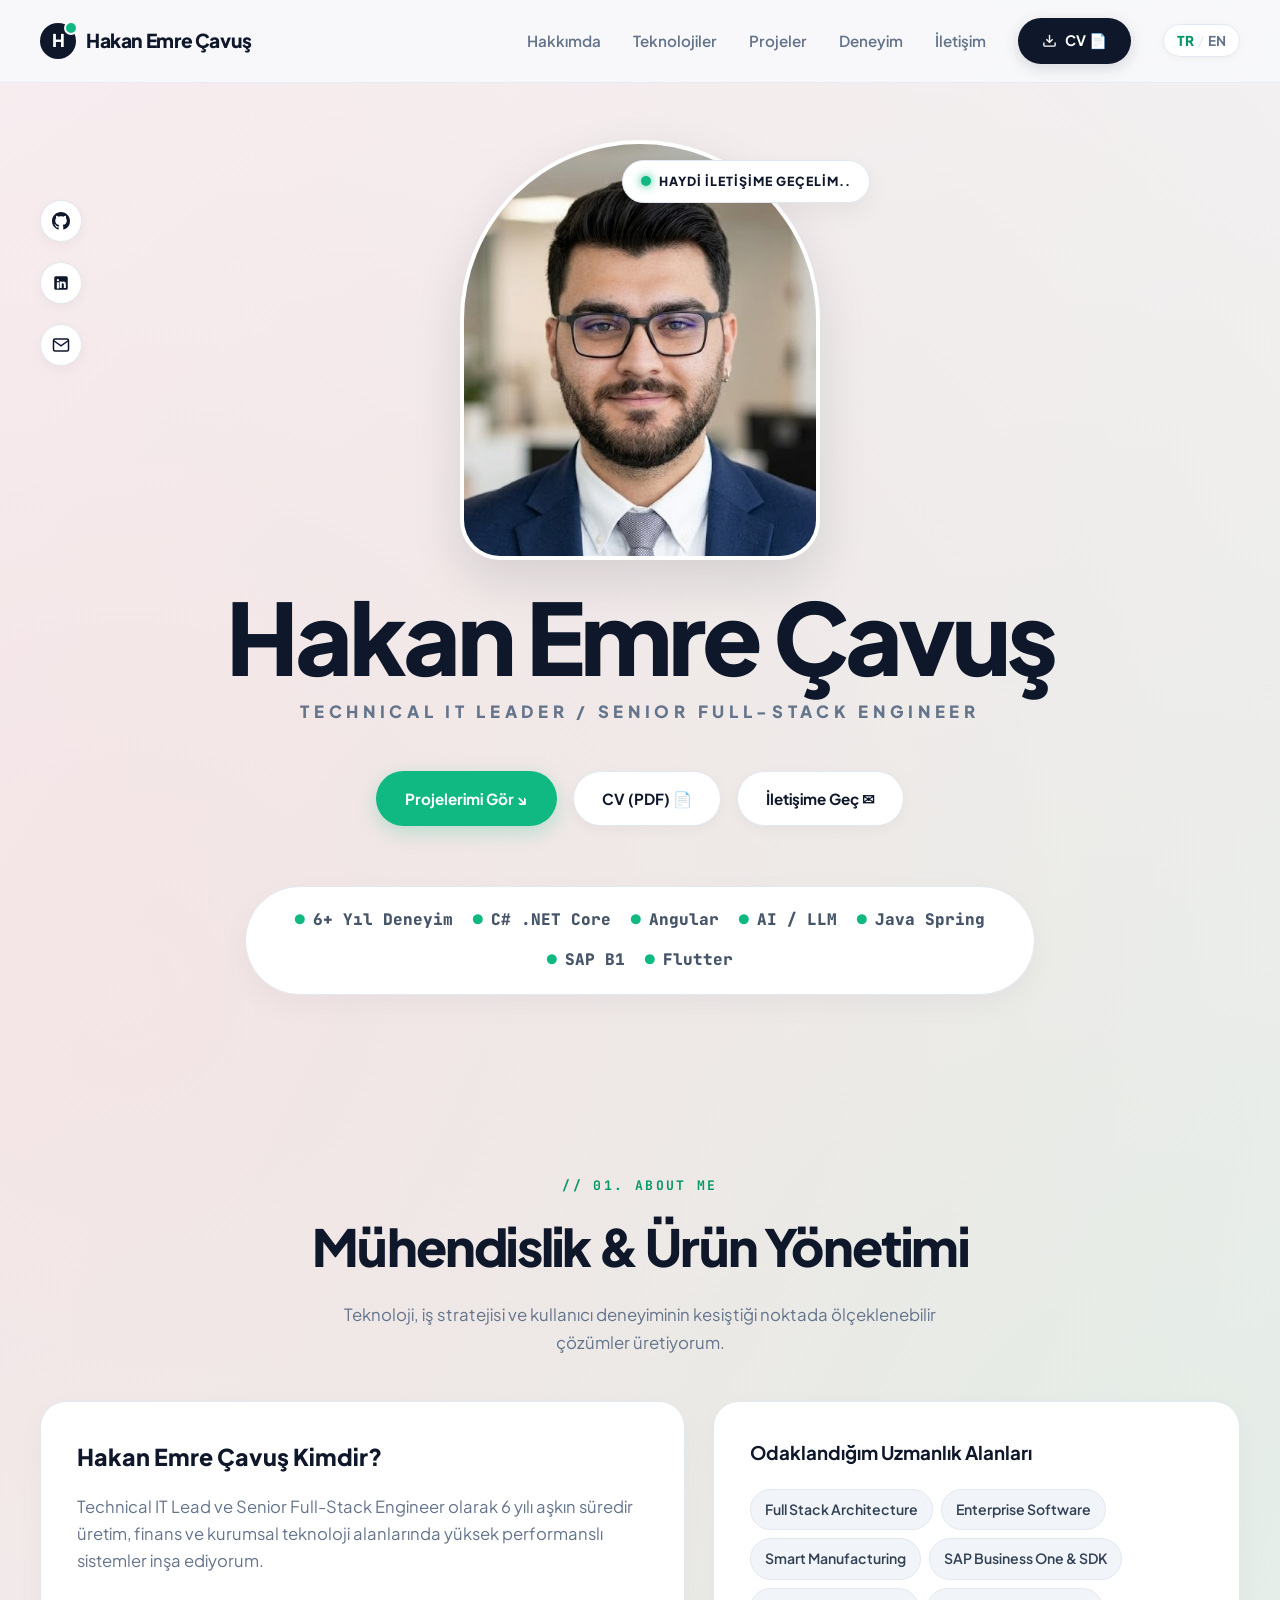
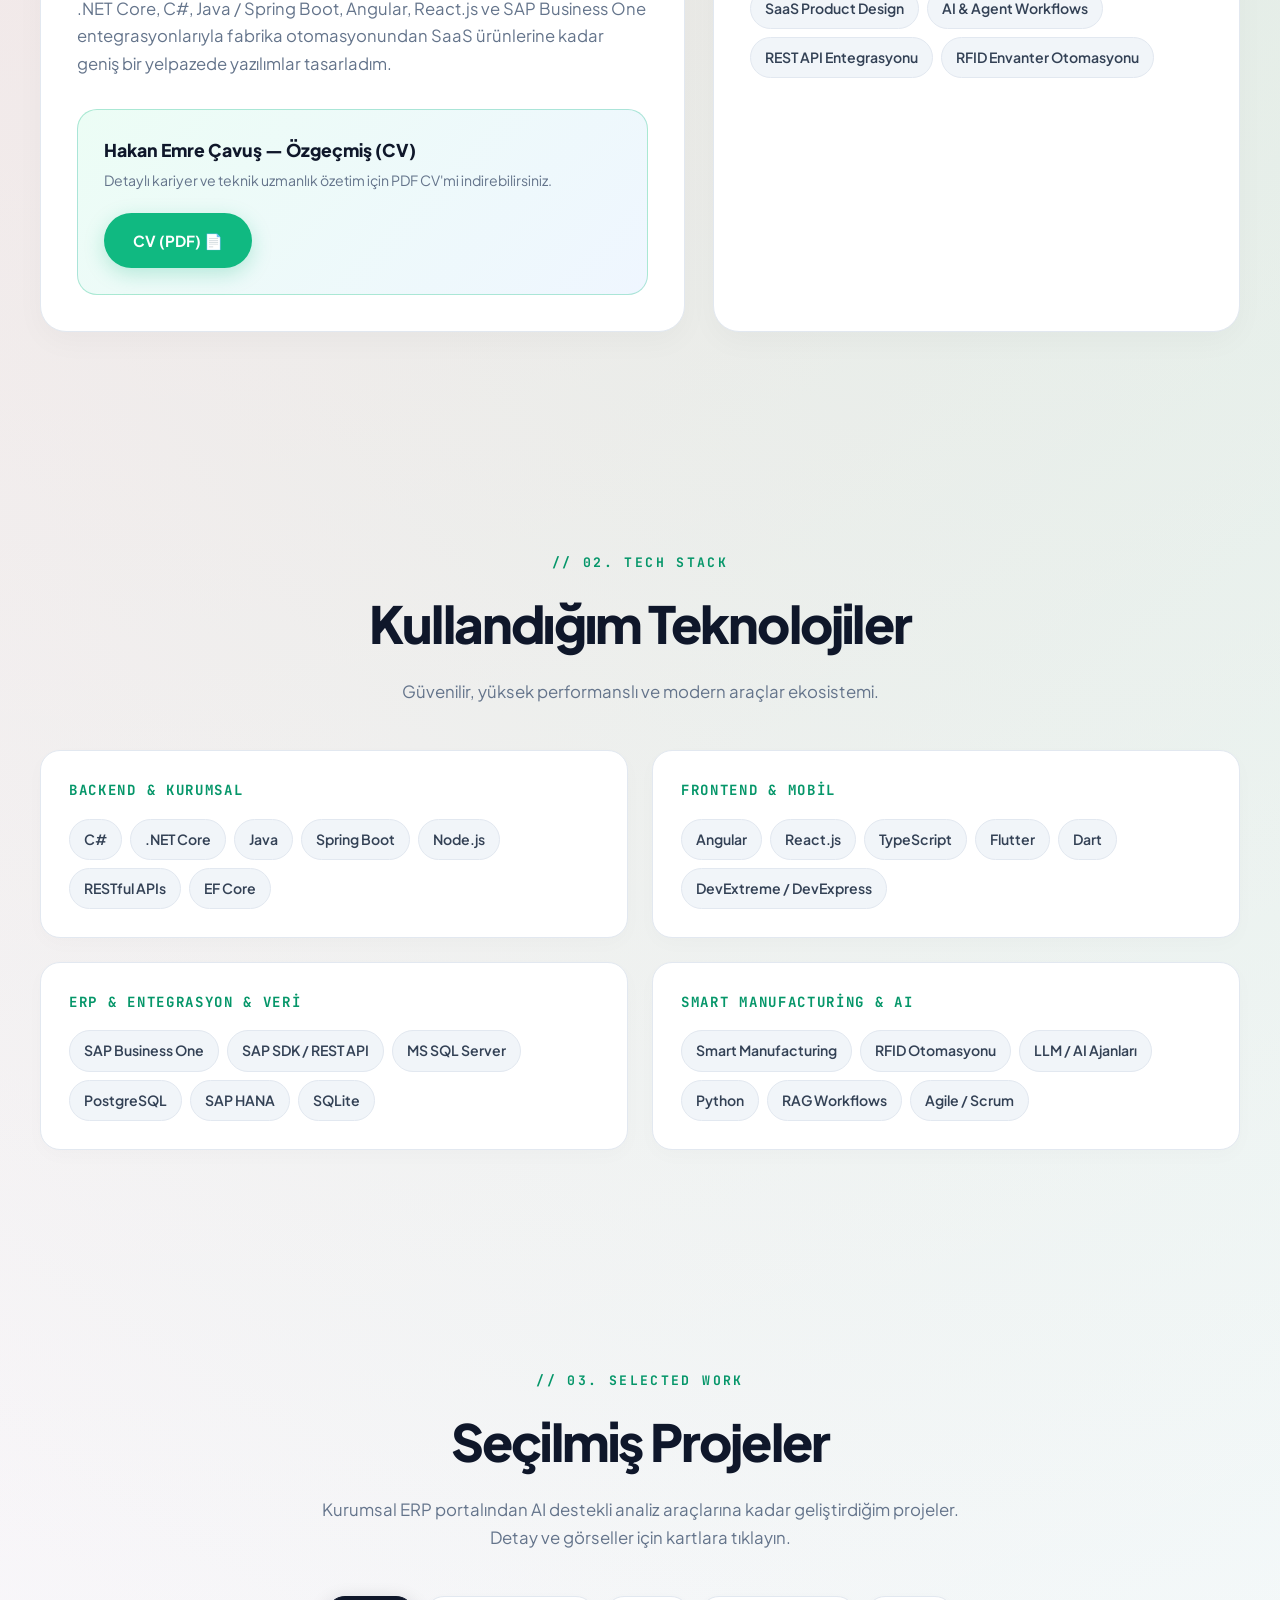
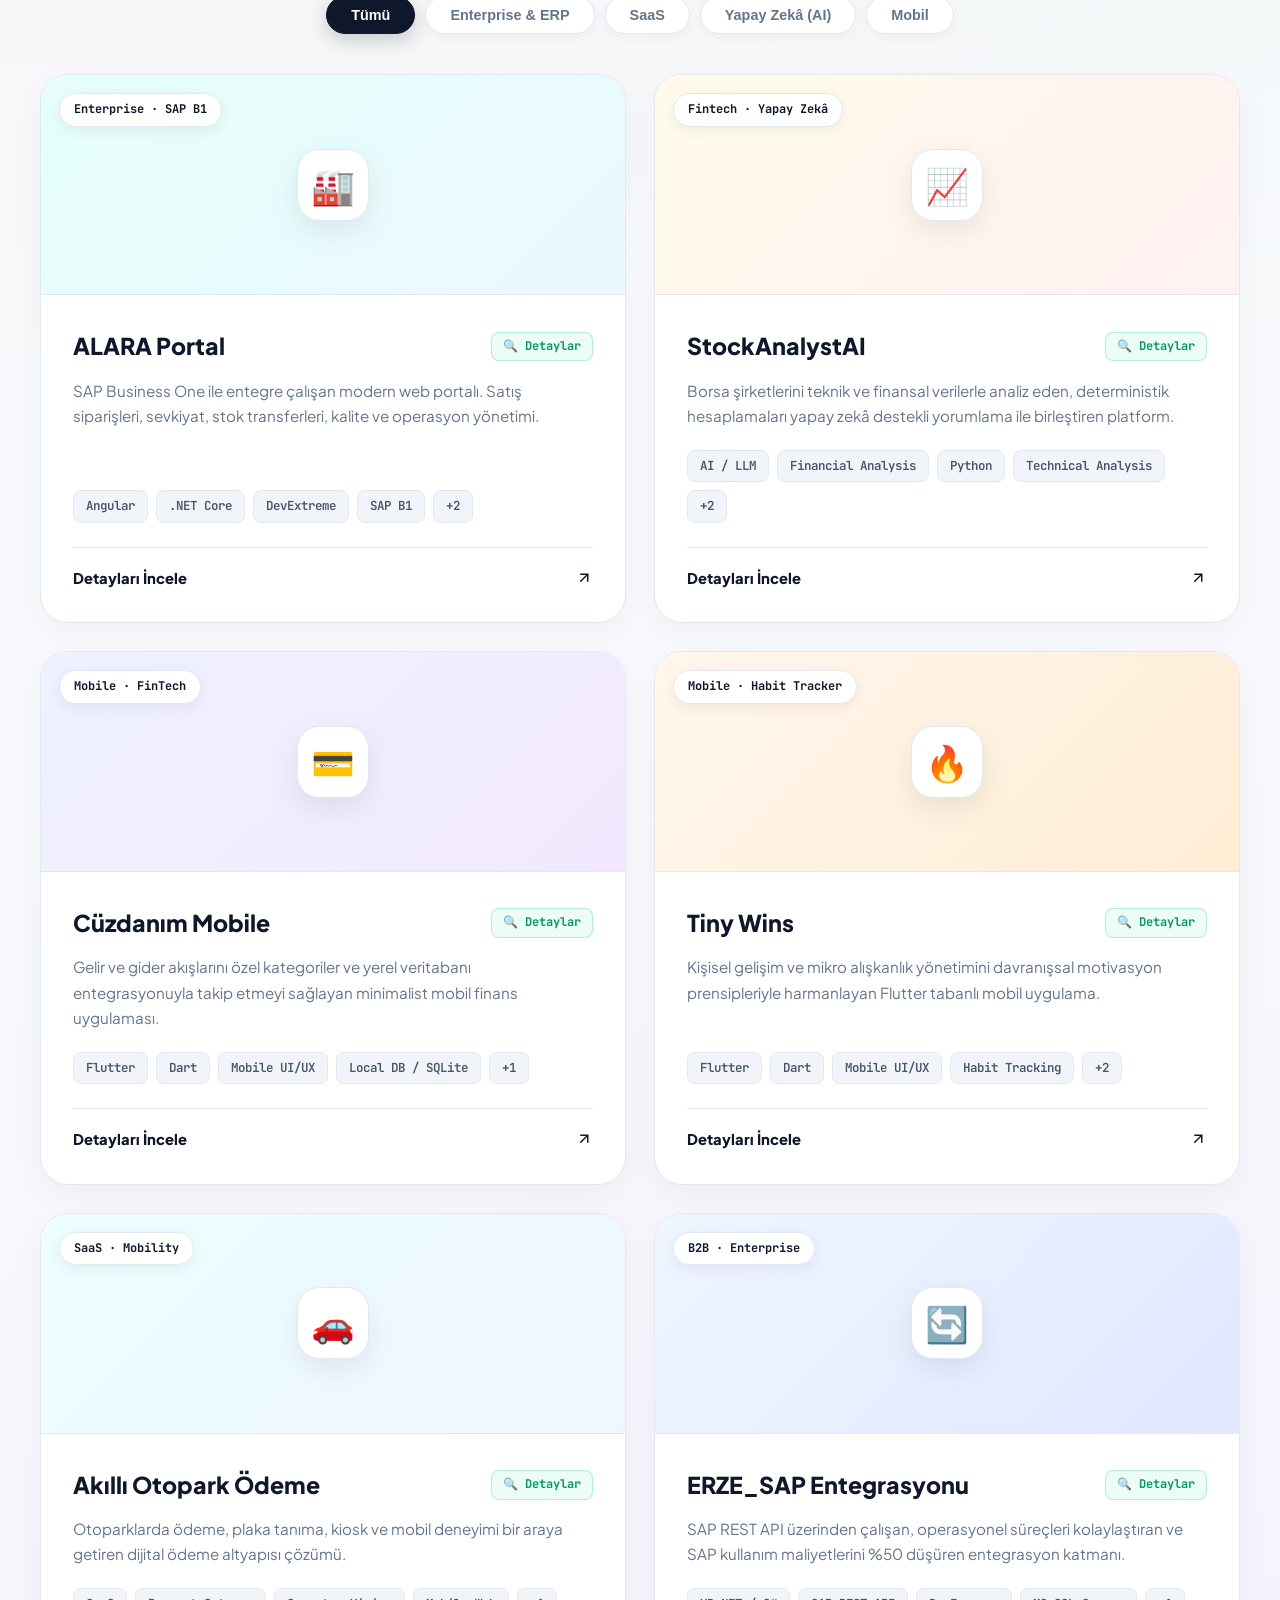
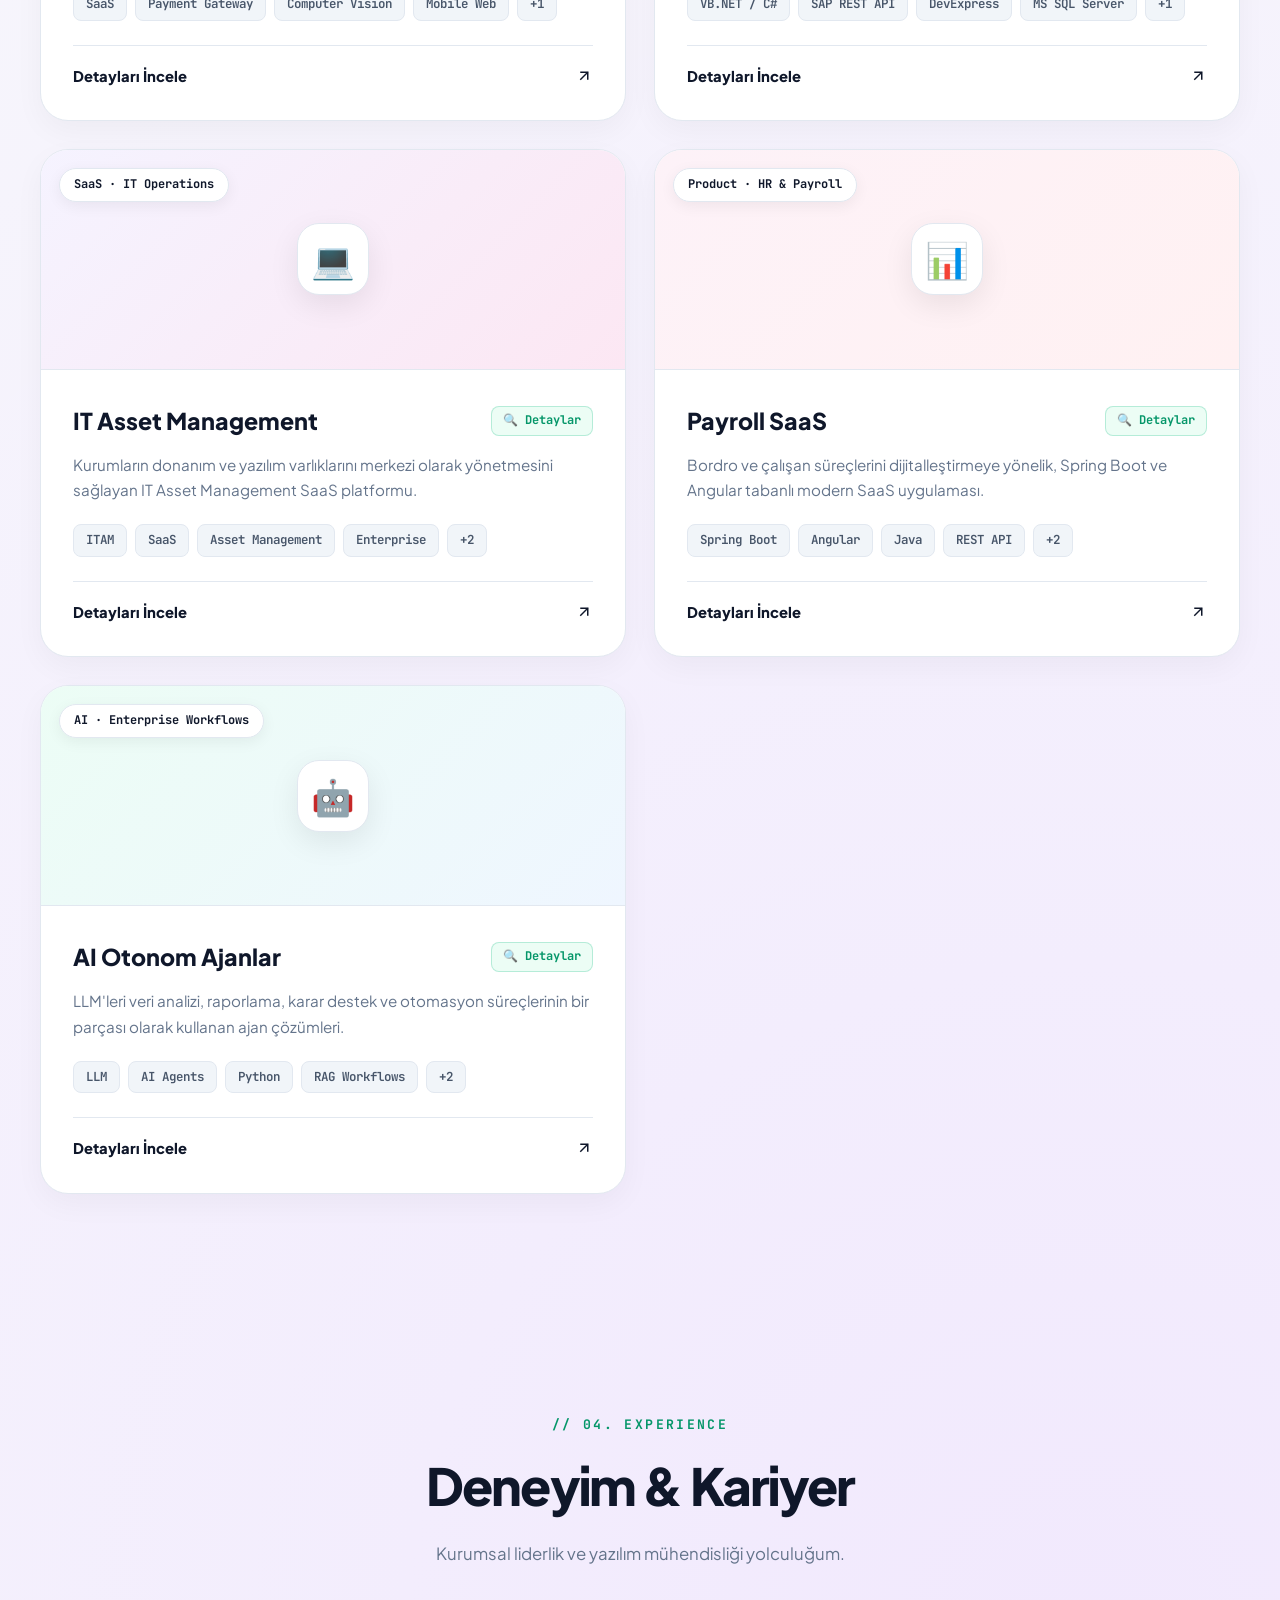
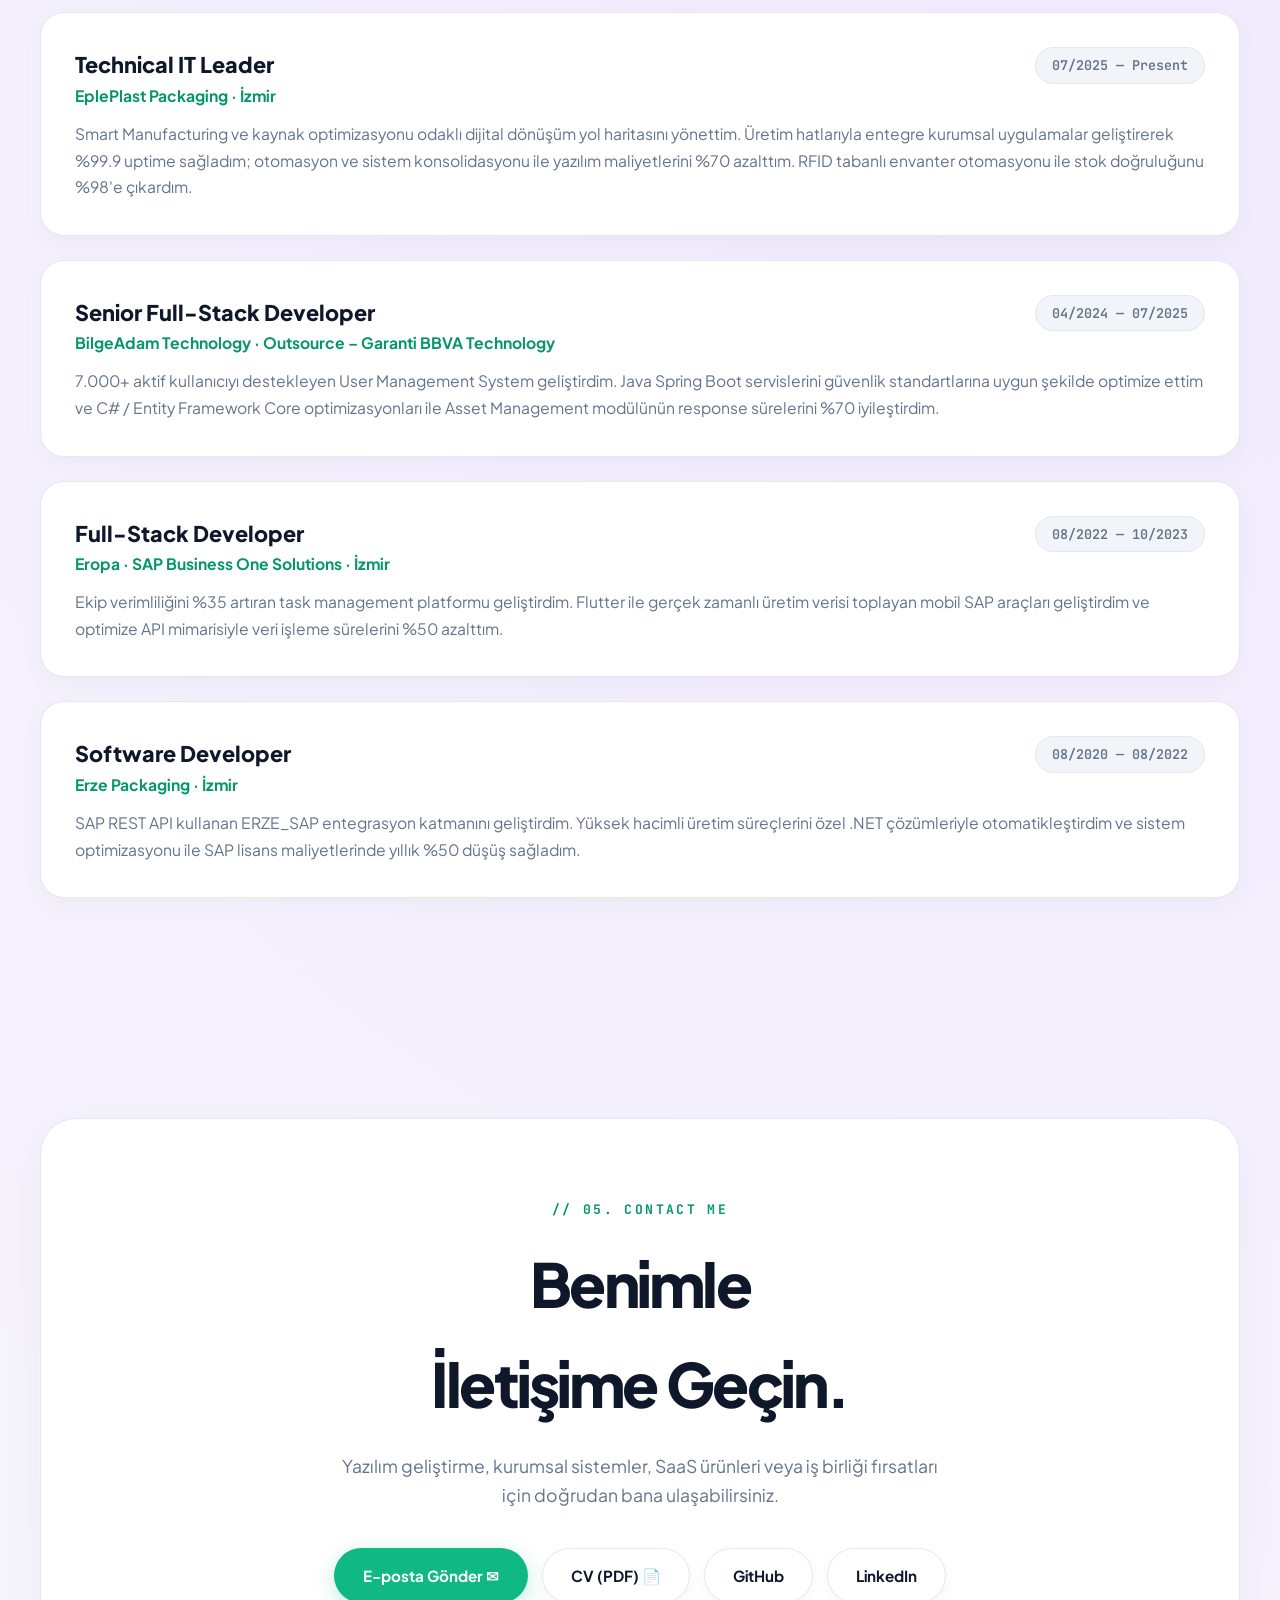
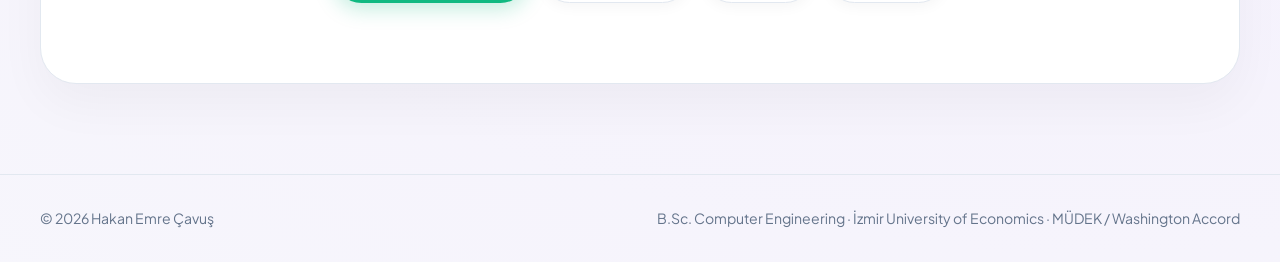
==== commit b1e7a38f: "English Language Added" ====
--- a/index.html
+++ b/index.html
@@ -147,6 +147,44 @@
             box-shadow: 0 8px 25px rgba(16, 185, 129, 0.3);
         }
 
+        .lang-switch-btn {
+            display: inline-flex;
+            align-items: center;
+            gap: 4px;
+            background: #ffffff;
+            border: 1px solid var(--border-light);
+            border-radius: 99px;
+            padding: 7px 13px;
+            font-size: 0.85rem;
+            font-weight: 700;
+            font-family: var(--font-main);
+            color: var(--text-muted);
+            cursor: pointer;
+            transition: all 0.25s ease;
+            user-select: none;
+            box-shadow: 0 2px 8px rgba(0, 0, 0, 0.04);
+        }
+
+        .lang-switch-btn:hover {
+            border-color: var(--primary-green);
+            color: var(--text-dark);
+            transform: translateY(-1px);
+        }
+
+        .lang-switch-btn .lang-option {
+            transition: color 0.2s ease;
+        }
+
+        .lang-switch-btn .lang-option.active {
+            color: var(--primary-green-dark);
+            font-weight: 800;
+        }
+
+        .lang-switch-btn .lang-divider {
+            color: var(--border-light);
+            font-weight: 400;
+        }
+
         .mobile-menu-toggle {
             display: none;
             flex-direction: column;
@@ -361,16 +399,16 @@
 
         .brand-logos-strip {
             width: 100%;
-            max-width: 900px;
-            display: flex;
-            align-items: center;
-            justify-content: space-around;
-            padding: 24px 30px;
+            max-width: 790px;
+            display: flex;
+            align-items: center;
+            justify-content: center;
+            padding: 20px 24px;
             background: #ffffff;
             border: 1px solid var(--border-light);
             border-radius: 999px;
             box-shadow: 0 10px 30px rgba(15, 23, 42, 0.04);
-            gap: 20px;
+            gap: 14px 20px;
             flex-wrap: wrap;
         }
 
@@ -379,9 +417,10 @@
             align-items: center;
             gap: 8px;
             font-weight: 800;
-            font-size: 1.05rem;
+            font-size: 1rem;
             color: #475569;
             font-family: var(--font-mono);
+            white-space: nowrap;
         }
 
         .brand-logo-item span.dot-accent {
@@ -1154,11 +1193,11 @@
             </button>
 
             <div class="nav-links" id="nav-links">
-                <a href="#about">Hakkımda</a>
-                <a href="#skills">Teknolojiler</a>
-                <a href="#projects">Projeler</a>
-                <a href="#experience">Deneyim</a>
-                <a href="#contact">İletişim</a>
+                <a href="#about" data-i18n="nav_about">Hakkımda</a>
+                <a href="#skills" data-i18n="nav_skills">Teknolojiler</a>
+                <a href="#projects" data-i18n="nav_projects">Projeler</a>
+                <a href="#experience" data-i18n="nav_experience">Deneyim</a>
+                <a href="#contact" data-i18n="nav_contact">İletişim</a>
                 <a href="assets/cv/Hakan_Emre_Cavus_CV.pdf" download class="btn-download-cv">
                     <svg width="15" height="15" viewBox="0 0 24 24" fill="none" stroke="currentColor"
                         stroke-width="2.2">
@@ -1166,8 +1205,13 @@
                         <polyline points="7 10 12 15 17 10"></polyline>
                         <line x1="12" y1="15" x2="12" y2="3"></line>
                     </svg>
-                    CV 📄
+                    <span data-i18n="nav_cv">CV 📄</span>
                 </a>
+                <button class="lang-switch-btn" id="lang-switch-btn" aria-label="Switch Language">
+                    <span class="lang-option lang-tr active">TR</span>
+                    <span class="lang-divider">/</span>
+                    <span class="lang-option lang-en">EN</span>
+                </button>
             </div>
         </div>
     </nav>
@@ -1221,27 +1265,27 @@
 
                     <div class="floating-talk-badge">
                         <span class="talk-badge-dot"></span>
-                        <span class="talk-badge-text">HAYDİ İLETİŞİME GEÇELİM..</span>
+                        <span class="talk-badge-text" data-i18n="hero_talk_badge">HAYDİ İLETİŞİME GEÇELİM..</span>
                     </div>
                 </div>
 
                 <h1 class="sewood-hero-title">Hakan Emre Çavuş</h1>
-                <div class="sewood-hero-subtitle">TECHNICAL IT LEADER / SENIOR FULL-STACK ENGINEER</div>
+                <div class="sewood-hero-subtitle" data-i18n="hero_subtitle">TECHNICAL IT LEADER / SENIOR FULL-STACK ENGINEER</div>
 
                 <div class="hero-btn-row">
-                    <a class="btn btn-green-fill" href="#projects">
+                    <a class="btn btn-green-fill" href="#projects" data-i18n="hero_btn_projects">
                         Projelerimi Gör ↘
                     </a>
-                    <a class="btn btn-outline-dark" href="assets/cv/Hakan_Emre_Cavus_CV.pdf" download>
+                    <a class="btn btn-outline-dark" href="assets/cv/Hakan_Emre_Cavus_CV.pdf" download data-i18n="hero_btn_cv">
                         CV (PDF) 📄
                     </a>
-                    <a class="btn btn-outline-dark" href="#contact">
+                    <a class="btn btn-outline-dark" href="#contact" data-i18n="hero_btn_contact">
                         İletişime Geç ✉
                     </a>
                 </div>
 
                 <div class="brand-logos-strip">
-                    <div class="brand-logo-item"><span class="dot-accent">●</span> 5+ Yıl Deneyim</div>
+                    <div class="brand-logo-item"><span class="dot-accent">●</span> <span data-i18n="hero_strip_exp">6+ Yıl Deneyim</span></div>
                     <div class="brand-logo-item"><span class="dot-accent">●</span> C# .NET Core</div>
                     <div class="brand-logo-item"><span class="dot-accent">●</span> Angular</div>
                     <div class="brand-logo-item"><span class="dot-accent">●</span> AI / LLM</div>
@@ -1256,20 +1300,20 @@
         <section id="about">
             <div class="container">
                 <div class="section-header">
-                    <span class="section-tag">// 01. ABOUT ME</span>
-                    <h2>Mühendislik & Ürün Yönetimi</h2>
-                    <p>Teknoloji, iş stratejisi ve kullanıcı deneyiminin kesiştiği noktada ölçeklenebilir çözümler
+                    <span class="section-tag" data-i18n="about_tag">// 01. ABOUT ME</span>
+                    <h2 data-i18n="about_title">Mühendislik & Ürün Yönetimi</h2>
+                    <p data-i18n="about_subtitle">Teknoloji, iş stratejisi ve kullanıcı deneyiminin kesiştiği noktada ölçeklenebilir çözümler
                         üretiyorum.</p>
                 </div>
 
                 <div class="about-grid">
                     <div class="sewood-light-card about-bio">
-                        <h3>Hakan Emre Çavuş Kimdir?</h3>
-                        <p>
-                            Technical IT Lead ve Senior Full-Stack Engineer olarak 5 yılı aşkın süredir üretim,
+                        <h3 data-i18n="about_bio_title">Hakan Emre Çavuş Kimdir?</h3>
+                        <p data-i18n="about_bio_p1">
+                            Technical IT Lead ve Senior Full-Stack Engineer olarak 6 yılı aşkın süredir üretim,
                             finans ve kurumsal teknoloji alanlarında yüksek performanslı sistemler inşa ediyorum.
                         </p>
-                        <p>
+                        <p data-i18n="about_bio_p2">
                             .NET Core, C#, Java / Spring Boot, Angular, React.js ve SAP Business One
                             entegrasyonlarıyla fabrika otomasyonundan SaaS ürünlerine kadar geniş bir yelpazede
                             yazılımlar tasarladım.
@@ -1277,17 +1321,17 @@
 
                         <div class="cv-download-banner">
                             <div class="cv-banner-text">
-                                <h4>Hakan Emre Çavuş — Özgeçmiş (CV)</h4>
-                                <p>Detaylı kariyer ve teknik uzmanlık özetim için PDF CV'mi indirebilirsiniz.</p>
+                                <h4 data-i18n="about_cv_title">Hakan Emre Çavuş — Özgeçmiş (CV)</h4>
+                                <p data-i18n="about_cv_desc">Detaylı kariyer ve teknik uzmanlık özetim için PDF CV'mi indirebilirsiniz.</p>
                             </div>
-                            <a href="assets/cv/Hakan_Emre_Cavus_CV.pdf" download class="btn btn-green-fill">
+                            <a href="assets/cv/Hakan_Emre_Cavus_CV.pdf" download class="btn btn-green-fill" data-i18n="about_cv_btn">
                                 CV (PDF) 📄
                             </a>
                         </div>
                     </div>
 
                     <div class="sewood-light-card">
-                        <h3>Odaklandığım Uzmanlık Alanları</h3>
+                        <h3 data-i18n="about_focus_title">Odaklandığım Uzmanlık Alanları</h3>
                         <div class="tech-pill-group" style="margin-top: 20px;">
                             <span class="tech-pill">Full Stack Architecture</span>
                             <span class="tech-pill">Enterprise Software</span>
@@ -1295,8 +1339,8 @@
                             <span class="tech-pill">SAP Business One & SDK</span>
                             <span class="tech-pill">SaaS Product Design</span>
                             <span class="tech-pill">AI & Agent Workflows</span>
-                            <span class="tech-pill">REST API Entegrasyonu</span>
-                            <span class="tech-pill">RFID Envanter Otomasyonu</span>
+                            <span class="tech-pill" data-i18n="about_pill_rest">REST API Entegrasyonu</span>
+                            <span class="tech-pill" data-i18n="about_pill_rfid">RFID Envanter Otomasyonu</span>
                         </div>
                     </div>
                 </div>
@@ -1306,14 +1350,14 @@
         <section id="skills">
             <div class="container">
                 <div class="section-header">
-                    <span class="section-tag">// 02. TECH STACK</span>
-                    <h2>Kullandığım Teknolojiler</h2>
-                    <p>Güvenilir, yüksek performanslı ve modern araçlar ekosistemi.</p>
+                    <span class="section-tag" data-i18n="skills_tag">// 02. TECH STACK</span>
+                    <h2 data-i18n="skills_title">Kullandığım Teknolojiler</h2>
+                    <p data-i18n="skills_subtitle">Güvenilir, yüksek performanslı ve modern araçlar ekosistemi.</p>
                 </div>
 
                 <div class="tech-categories">
                     <div class="tech-cat-card">
-                        <div class="tech-cat-title">Backend & Kurumsal</div>
+                        <div class="tech-cat-title" data-i18n="skills_cat_backend">Backend & Kurumsal</div>
                         <div class="tech-pill-group">
                             <span class="tech-pill">C#</span>
                             <span class="tech-pill">.NET Core</span>
@@ -1326,7 +1370,7 @@
                     </div>
 
                     <div class="tech-cat-card">
-                        <div class="tech-cat-title">Frontend & Mobil</div>
+                        <div class="tech-cat-title" data-i18n="skills_cat_frontend">Frontend & Mobil</div>
                         <div class="tech-pill-group">
                             <span class="tech-pill">Angular</span>
                             <span class="tech-pill">React.js</span>
@@ -1338,7 +1382,7 @@
                     </div>
 
                     <div class="tech-cat-card">
-                        <div class="tech-cat-title">ERP & Entegrasyon & Veri</div>
+                        <div class="tech-cat-title" data-i18n="skills_cat_erp">ERP & Entegrasyon & Veri</div>
                         <div class="tech-pill-group">
                             <span class="tech-pill">SAP Business One</span>
                             <span class="tech-pill">SAP SDK / REST API</span>
@@ -1350,11 +1394,11 @@
                     </div>
 
                     <div class="tech-cat-card">
-                        <div class="tech-cat-title">Smart Manufacturing & AI</div>
+                        <div class="tech-cat-title" data-i18n="skills_cat_smart">Smart Manufacturing & AI</div>
                         <div class="tech-pill-group">
                             <span class="tech-pill">Smart Manufacturing</span>
-                            <span class="tech-pill">RFID Otomasyonu</span>
-                            <span class="tech-pill">LLM / AI Ajanları</span>
+                            <span class="tech-pill" data-i18n="skills_pill_rfid">RFID Otomasyonu</span>
+                            <span class="tech-pill" data-i18n="skills_pill_llm">LLM / AI Ajanları</span>
                             <span class="tech-pill">Python</span>
                             <span class="tech-pill">RAG Workflows</span>
                             <span class="tech-pill">Agile / Scrum</span>
@@ -1367,18 +1411,18 @@
         <section id="projects">
             <div class="container">
                 <div class="section-header">
-                    <span class="section-tag">// 03. SELECTED WORK</span>
-                    <h2>Seçilmiş Projeler</h2>
-                    <p>Kurumsal ERP portalından AI destekli analiz araçlarına kadar geliştirdiğim projeler. Detay ve
+                    <span class="section-tag" data-i18n="projects_tag">// 03. SELECTED WORK</span>
+                    <h2 data-i18n="projects_title">Seçilmiş Projeler</h2>
+                    <p data-i18n="projects_subtitle">Kurumsal ERP portalından AI destekli analiz araçlarına kadar geliştirdiğim projeler. Detay ve
                         görseller için kartlara tıklayın.</p>
                 </div>
 
                 <div class="filter-bar">
-                    <button class="filter-btn active" data-filter="all">Tümü</button>
-                    <button class="filter-btn" data-filter="enterprise">Enterprise & ERP</button>
-                    <button class="filter-btn" data-filter="saas">SaaS</button>
-                    <button class="filter-btn" data-filter="ai">Yapay Zekâ (AI)</button>
-                    <button class="filter-btn" data-filter="mobile">Mobil</button>
+                    <button class="filter-btn active" data-filter="all" data-i18n="filter_all">Tümü</button>
+                    <button class="filter-btn" data-filter="enterprise" data-i18n="filter_enterprise">Enterprise & ERP</button>
+                    <button class="filter-btn" data-filter="saas" data-i18n="filter_saas">SaaS</button>
+                    <button class="filter-btn" data-filter="ai" data-i18n="filter_ai">Yapay Zekâ (AI)</button>
+                    <button class="filter-btn" data-filter="mobile" data-i18n="filter_mobile">Mobil</button>
                 </div>
 
                 <div class="projects-grid" id="projects-grid">
@@ -1389,9 +1433,9 @@
         <section id="experience">
             <div class="container">
                 <div class="section-header">
-                    <span class="section-tag">// 04. EXPERIENCE</span>
-                    <h2>Deneyim & Kariyer</h2>
-                    <p>Kurumsal liderlik ve yazılım mühendisliği yolculuğum.</p>
+                    <span class="section-tag" data-i18n="exp_tag">// 04. EXPERIENCE</span>
+                    <h2 data-i18n="exp_title">Deneyim & Kariyer</h2>
+                    <p data-i18n="exp_subtitle">Kurumsal liderlik ve yazılım mühendisliği yolculuğum.</p>
                 </div>
 
                 <div class="timeline-list">
@@ -1399,12 +1443,12 @@
                     <div class="timeline-card">
                         <div class="timeline-top">
                             <div class="timeline-role">
-                                <h3>Technical IT Leader</h3>
-                                <div class="timeline-company">EplePlast Packaging · İzmir</div>
+                                <h3 data-i18n="exp1_role">Technical IT Leader</h3>
+                                <div class="timeline-company" data-i18n="exp1_company">EplePlast Packaging · İzmir</div>
                             </div>
-                            <span class="timeline-date">07/2025 — Present</span>
+                            <span class="timeline-date" data-i18n="exp1_date">07/2025 — Present</span>
                         </div>
-                        <p class="timeline-desc">
+                        <p class="timeline-desc" data-i18n="exp1_desc">
                             Smart Manufacturing ve kaynak optimizasyonu odaklı dijital dönüşüm yol haritasını yönettim.
                             Üretim hatlarıyla entegre kurumsal uygulamalar geliştirerek %99.9 uptime sağladım;
                             otomasyon ve sistem konsolidasyonu ile yazılım maliyetlerini %70 azalttım.
@@ -1415,13 +1459,13 @@
                     <div class="timeline-card">
                         <div class="timeline-top">
                             <div class="timeline-role">
-                                <h3>Senior Full-Stack Developer</h3>
-                                <div class="timeline-company">BilgeAdam Technology · Outsource – Garanti BBVA Technology
+                                <h3 data-i18n="exp2_role">Senior Full-Stack Developer</h3>
+                                <div class="timeline-company" data-i18n="exp2_company">BilgeAdam Technology · Outsource – Garanti BBVA Technology
                                 </div>
                             </div>
-                            <span class="timeline-date">04/2024 — 07/2025</span>
+                            <span class="timeline-date" data-i18n="exp2_date">04/2024 — 07/2025</span>
                         </div>
-                        <p class="timeline-desc">
+                        <p class="timeline-desc" data-i18n="exp2_desc">
                             7.000+ aktif kullanıcıyı destekleyen User Management System geliştirdim.
                             Java Spring Boot servislerini güvenlik standartlarına uygun şekilde optimize ettim ve
                             C# / Entity Framework Core optimizasyonları ile Asset Management modülünün response
@@ -1432,12 +1476,12 @@
                     <div class="timeline-card">
                         <div class="timeline-top">
                             <div class="timeline-role">
-                                <h3>Full-Stack Developer</h3>
-                                <div class="timeline-company">Eropa · SAP Business One Solutions · İzmir</div>
+                                <h3 data-i18n="exp3_role">Full-Stack Developer</h3>
+                                <div class="timeline-company" data-i18n="exp3_company">Eropa · SAP Business One Solutions · İzmir</div>
                             </div>
-                            <span class="timeline-date">08/2022 — 10/2023</span>
+                            <span class="timeline-date" data-i18n="exp3_date">08/2022 — 10/2023</span>
                         </div>
-                        <p class="timeline-desc">
+                        <p class="timeline-desc" data-i18n="exp3_desc">
                             Ekip verimliliğini %35 artıran task management platformu geliştirdim.
                             Flutter ile gerçek zamanlı üretim verisi toplayan mobil SAP araçları geliştirdim
                             ve optimize API mimarisiyle veri işleme sürelerini %50 azalttım.
@@ -1447,12 +1491,12 @@
                     <div class="timeline-card">
                         <div class="timeline-top">
                             <div class="timeline-role">
-                                <h3>Software Developer</h3>
-                                <div class="timeline-company">Erze Packaging · İzmir</div>
+                                <h3 data-i18n="exp4_role">Software Developer</h3>
+                                <div class="timeline-company" data-i18n="exp4_company">Erze Packaging · İzmir</div>
                             </div>
-                            <span class="timeline-date">08/2020 — 08/2022</span>
+                            <span class="timeline-date" data-i18n="exp4_date">08/2020 — 08/2022</span>
                         </div>
-                        <p class="timeline-desc">
+                        <p class="timeline-desc" data-i18n="exp4_desc">
                             SAP REST API kullanan ERZE_SAP entegrasyon katmanını geliştirdim.
                             Yüksek hacimli üretim süreçlerini özel .NET çözümleriyle otomatikleştirdim
                             ve sistem optimizasyonu ile SAP lisans maliyetlerinde yıllık %50 düşüş sağladım.
@@ -1466,15 +1510,15 @@
         <section id="contact" style="padding-bottom: 90px;">
             <div class="container">
                 <div class="contact-card">
-                    <span class="section-tag" style="margin-bottom: 12px;">// 05. CONTACT ME</span>
-                    <h2>Hakan Emre Çavuş ile<br>İletişime Geçin.</h2>
-                    <p>
+                    <span class="section-tag" style="margin-bottom: 12px;" data-i18n="contact_tag">// 05. CONTACT ME</span>
+                    <h2 data-i18n="contact_title">Benimle<br>İletişime Geçin.</h2>
+                    <p data-i18n="contact_desc">
                         Yazılım geliştirme, kurumsal sistemler, SaaS ürünleri veya iş birliği fırsatları için doğrudan
                         bana ulaşabilirsiniz.
                     </p>
                     <div style="display: flex; gap: 14px; justify-content: center; flex-wrap: wrap;">
-                        <a class="btn btn-green-fill" href="mailto:hakanemrecavus@gmail.com">E-posta Gönder ✉</a>
-                        <a class="btn btn-outline-dark" href="assets/cv/Hakan_Emre_Cavus_CV.pdf" download>
+                        <a class="btn btn-green-fill" href="mailto:hakanemrecavus@gmail.com" data-i18n="contact_email_btn">E-posta Gönder ✉</a>
+                        <a class="btn btn-outline-dark" href="assets/cv/Hakan_Emre_Cavus_CV.pdf" download data-i18n="contact_cv_btn">
                             CV (PDF) 📄
                         </a>
                         <a class="btn btn-outline-dark" href="https://github.com/Hakanecavus" target="_blank">GitHub</a>
@@ -1489,8 +1533,8 @@
 
     <footer>
         <div class="container footer-inner">
-            <span>© 2026 Hakan Emre Çavuş</span>
-            <span>B.Sc. Computer Engineering · İzmir University of Economics · MÜDEK / Washington Accord</span>
+            <span data-i18n="footer_rights">© 2026 Hakan Emre Çavuş</span>
+            <span data-i18n="footer_degree">B.Sc. Computer Engineering · İzmir University of Economics · MÜDEK / Washington Accord</span>
         </div>
     </footer>
 
@@ -1514,14 +1558,14 @@
                 <div class="modal-gallery-wrapper" id="modal-gallery-wrapper">
                 </div>
 
-                <div class="modal-section-title">Proje Hakkında</div>
+                <div class="modal-section-title" data-i18n="modal_about_title">Proje Hakkında</div>
                 <p class="modal-description" id="modal-desc">Detaylı açıklama...</p>
 
-                <div class="modal-section-title">Öne Çıkan Özellikler & Çözümler</div>
+                <div class="modal-section-title" data-i18n="modal_features_title">Öne Çıkan Özellikler & Çözümler</div>
                 <ul class="modal-features-list" id="modal-features">
                 </ul>
 
-                <div class="modal-section-title">Kullanılan Teknolojiler & Araçlar</div>
+                <div class="modal-section-title" data-i18n="modal_tech_title">Kullanılan Teknolojiler & Araçlar</div>
                 <div class="modal-tech-pills" id="modal-tech">
                 </div>
 
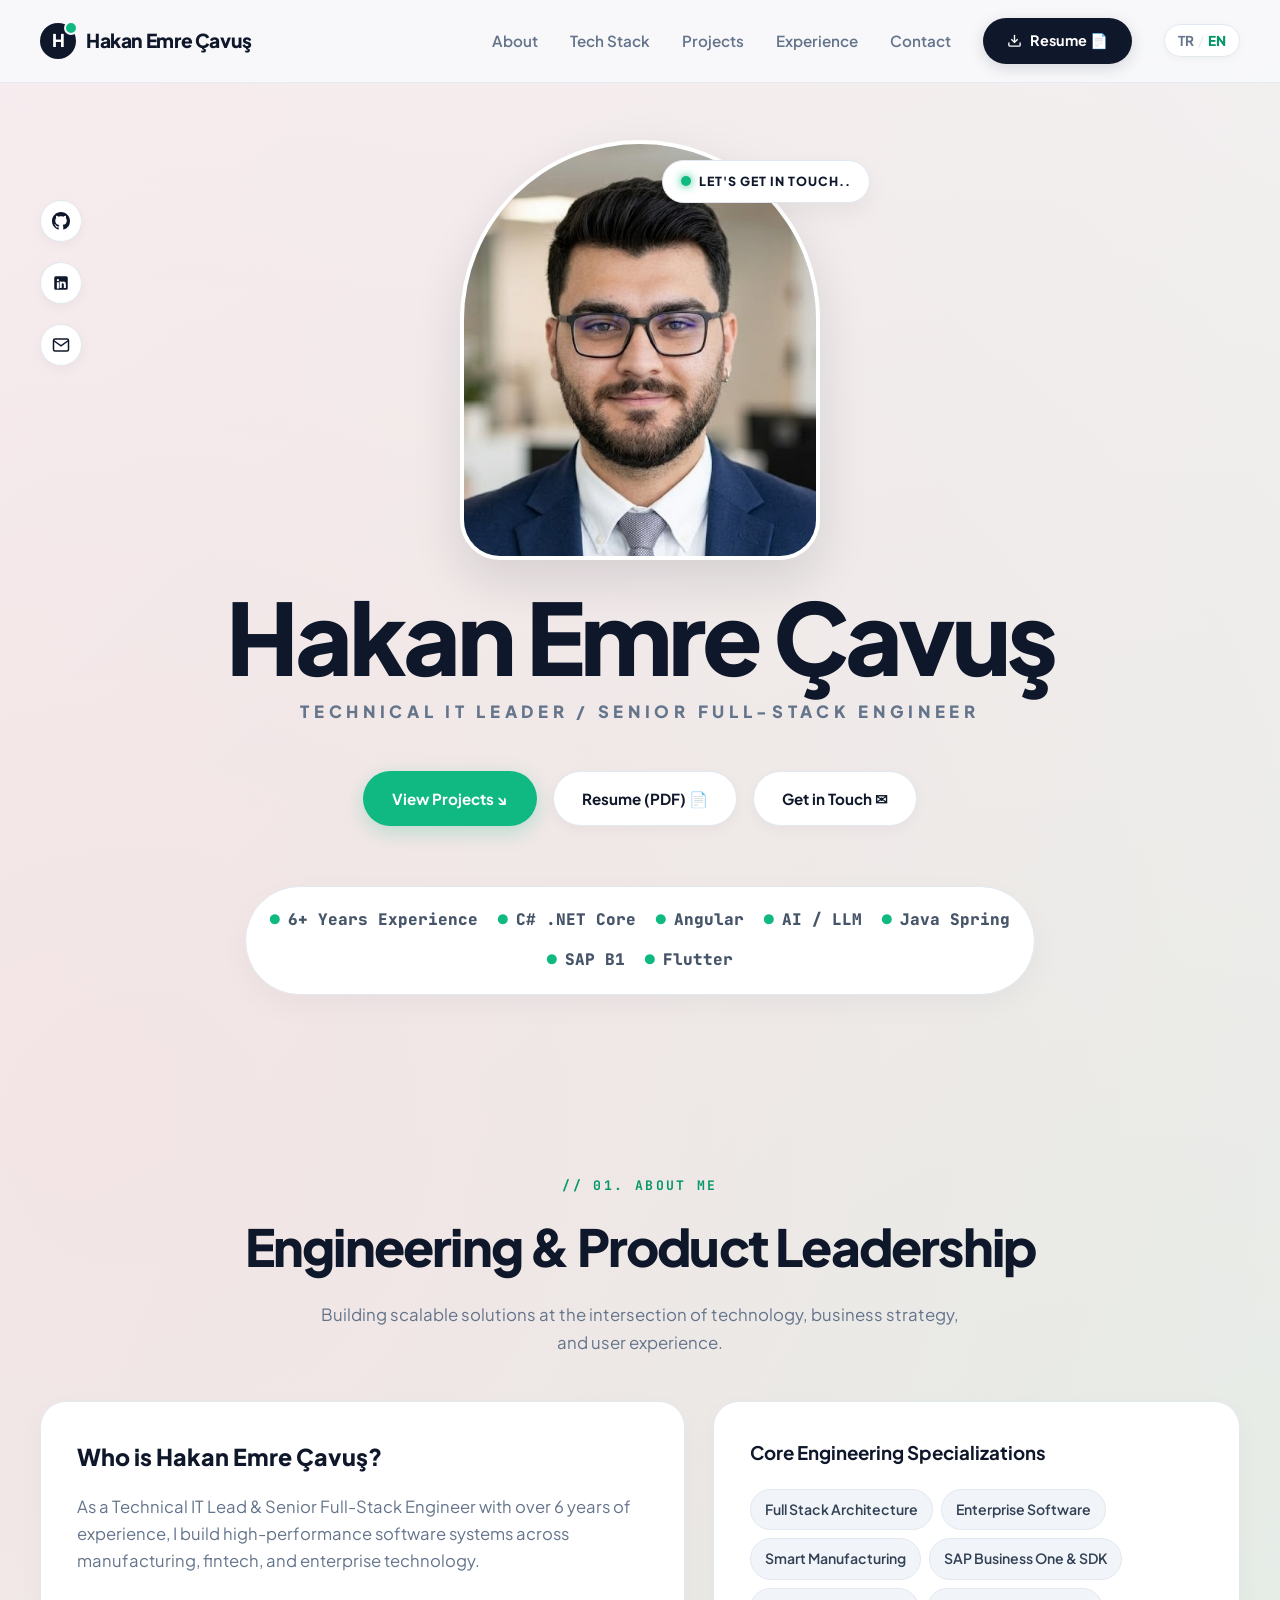
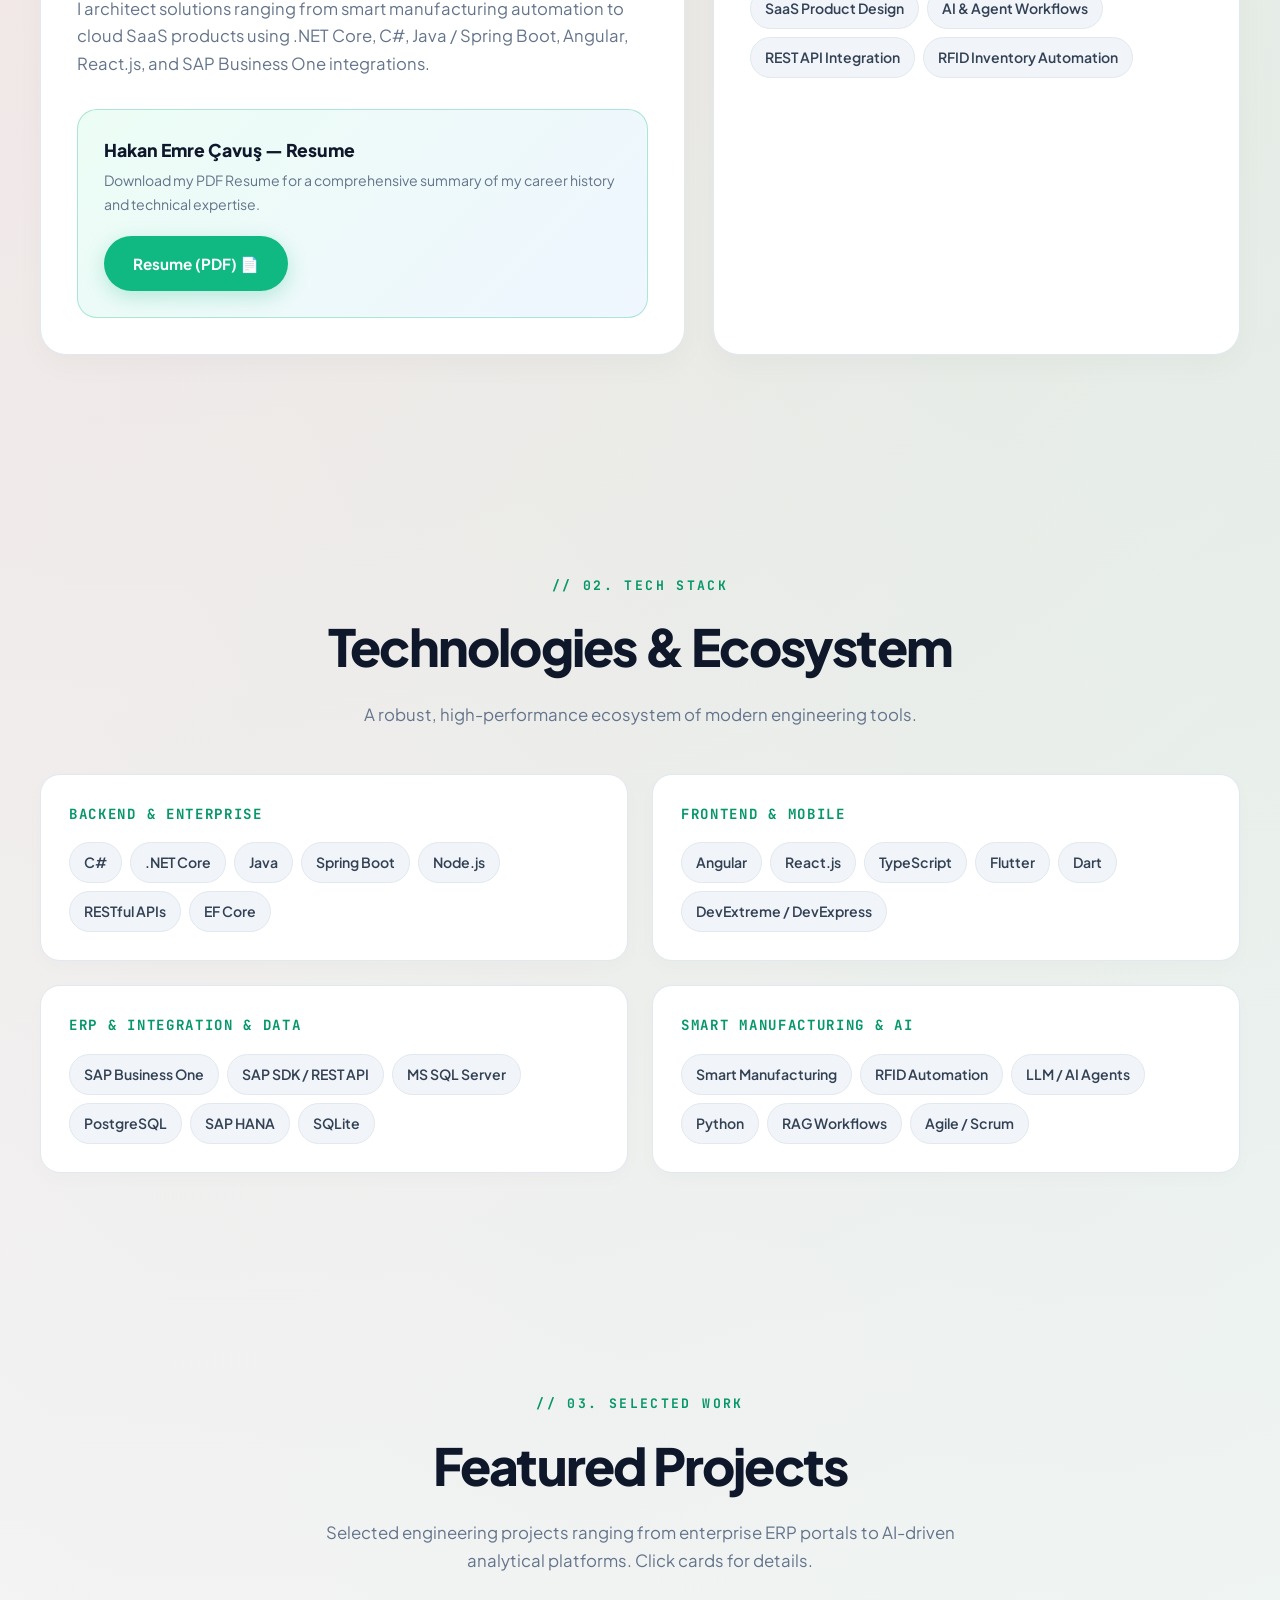
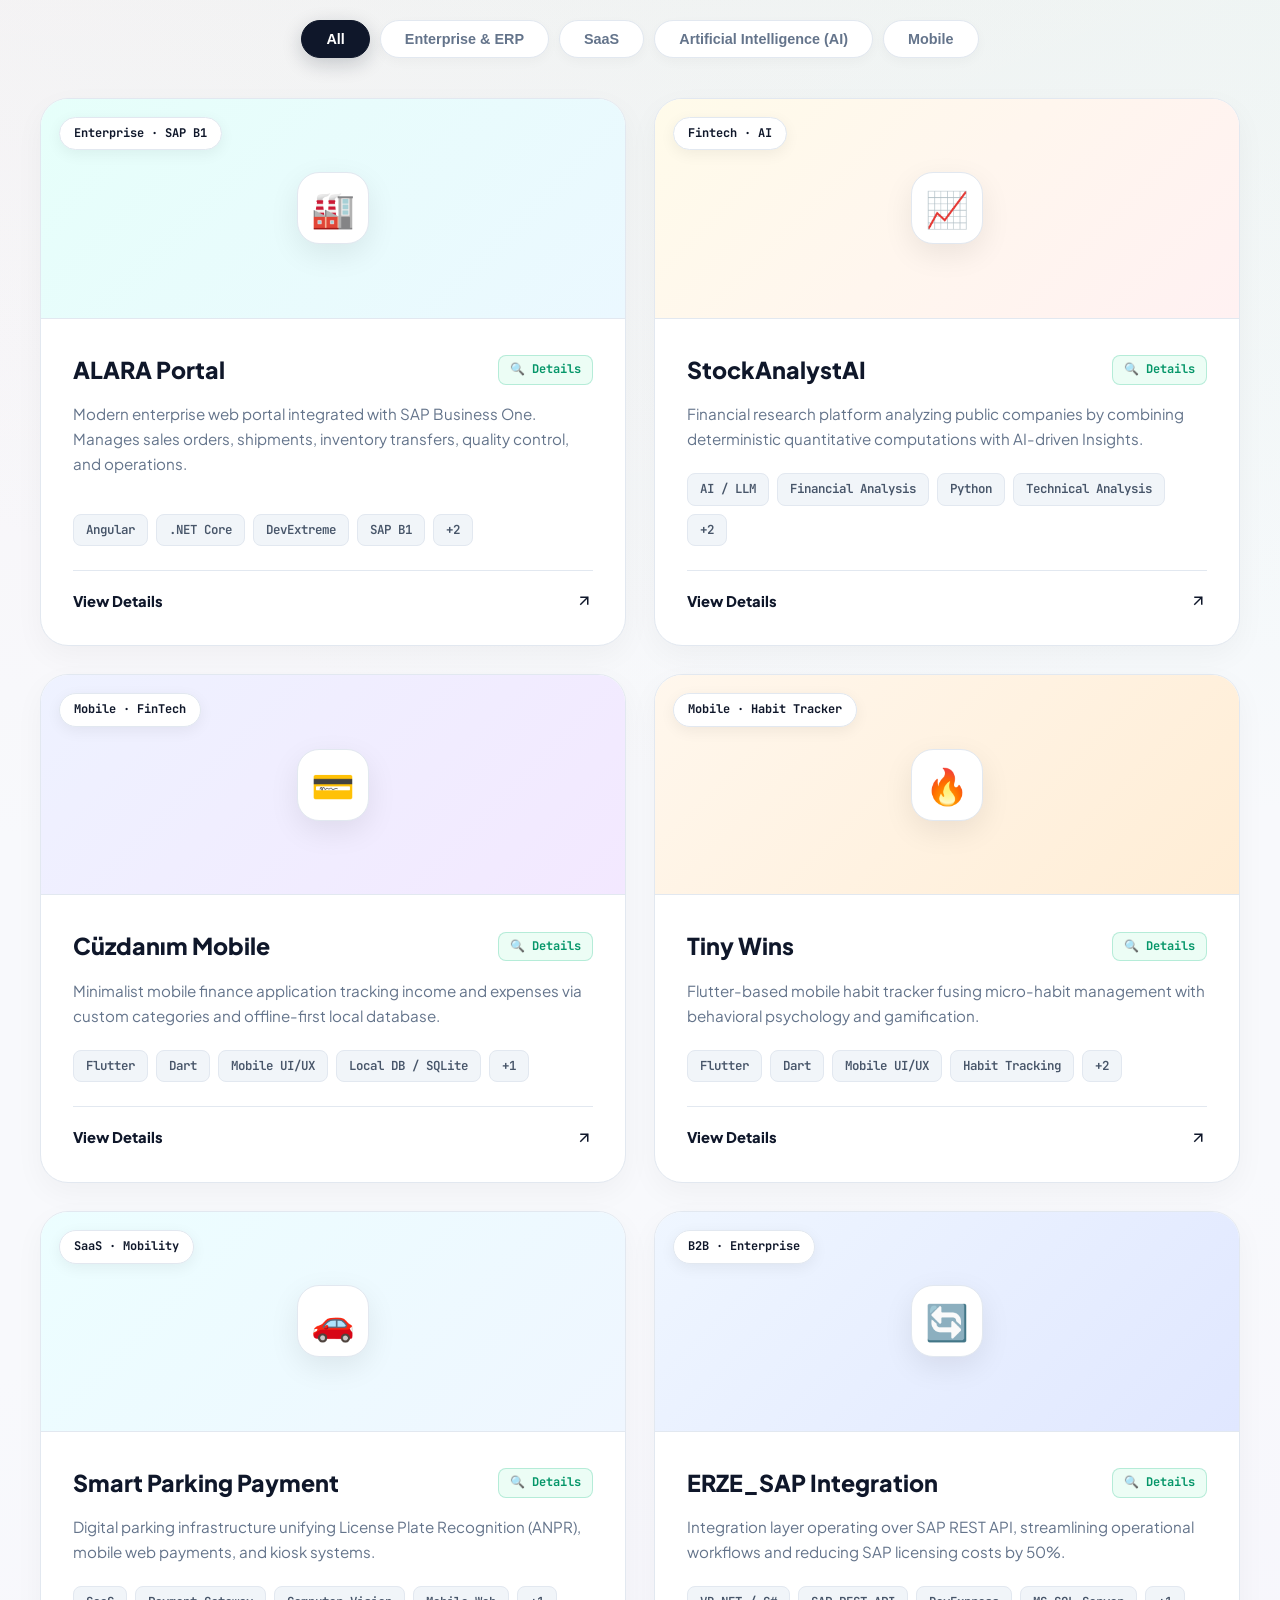
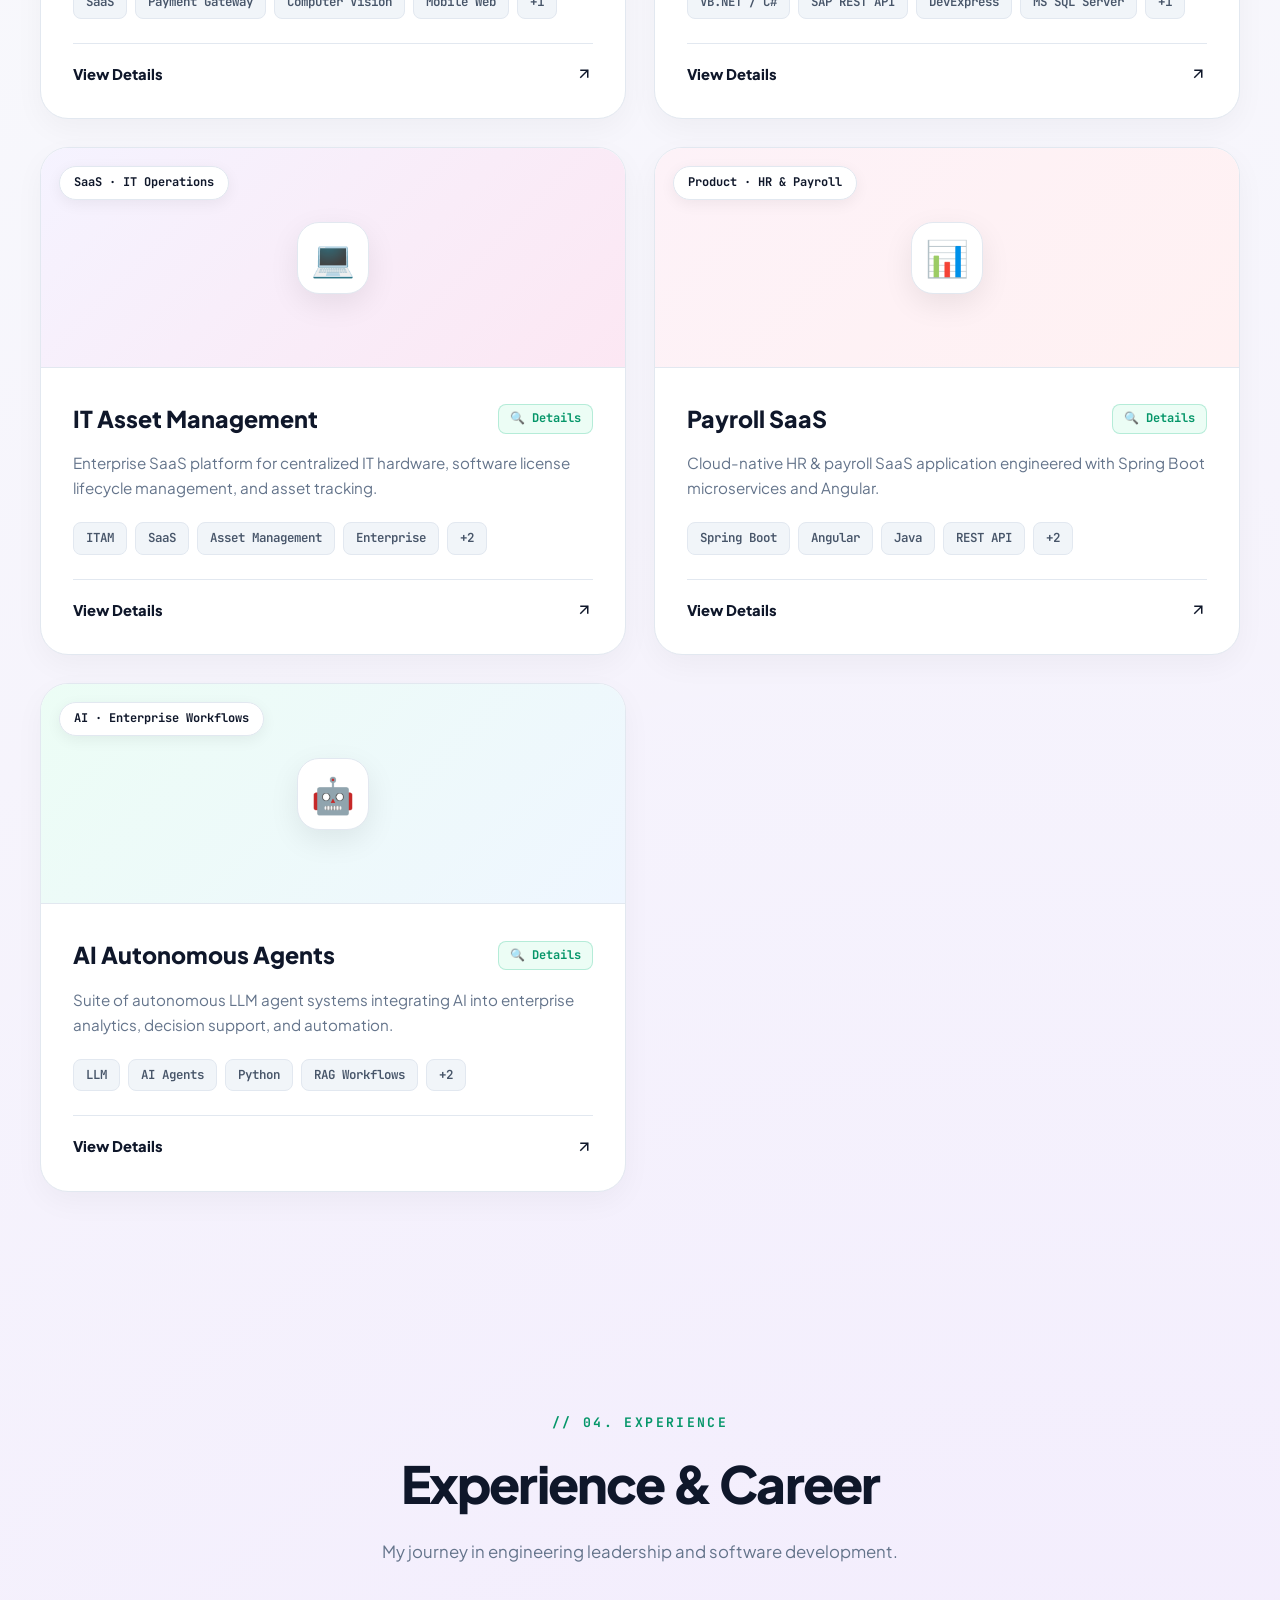
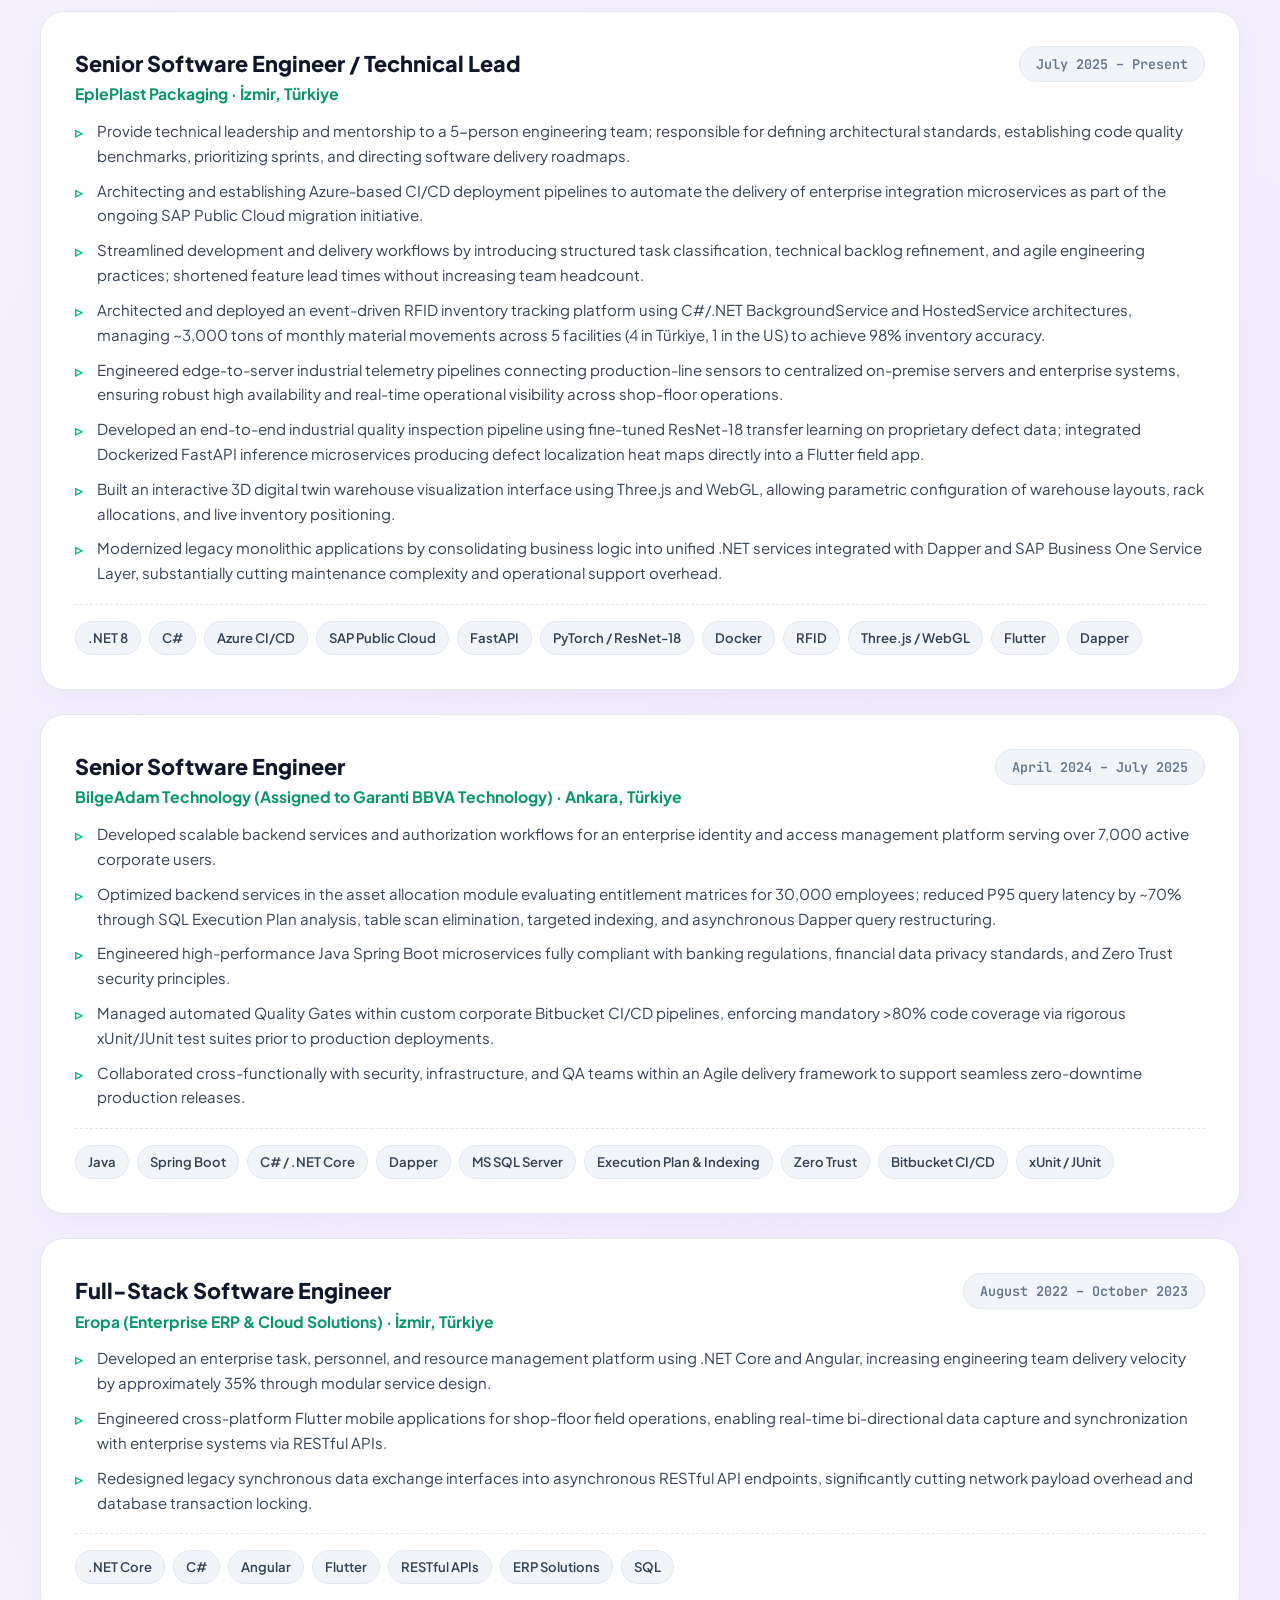
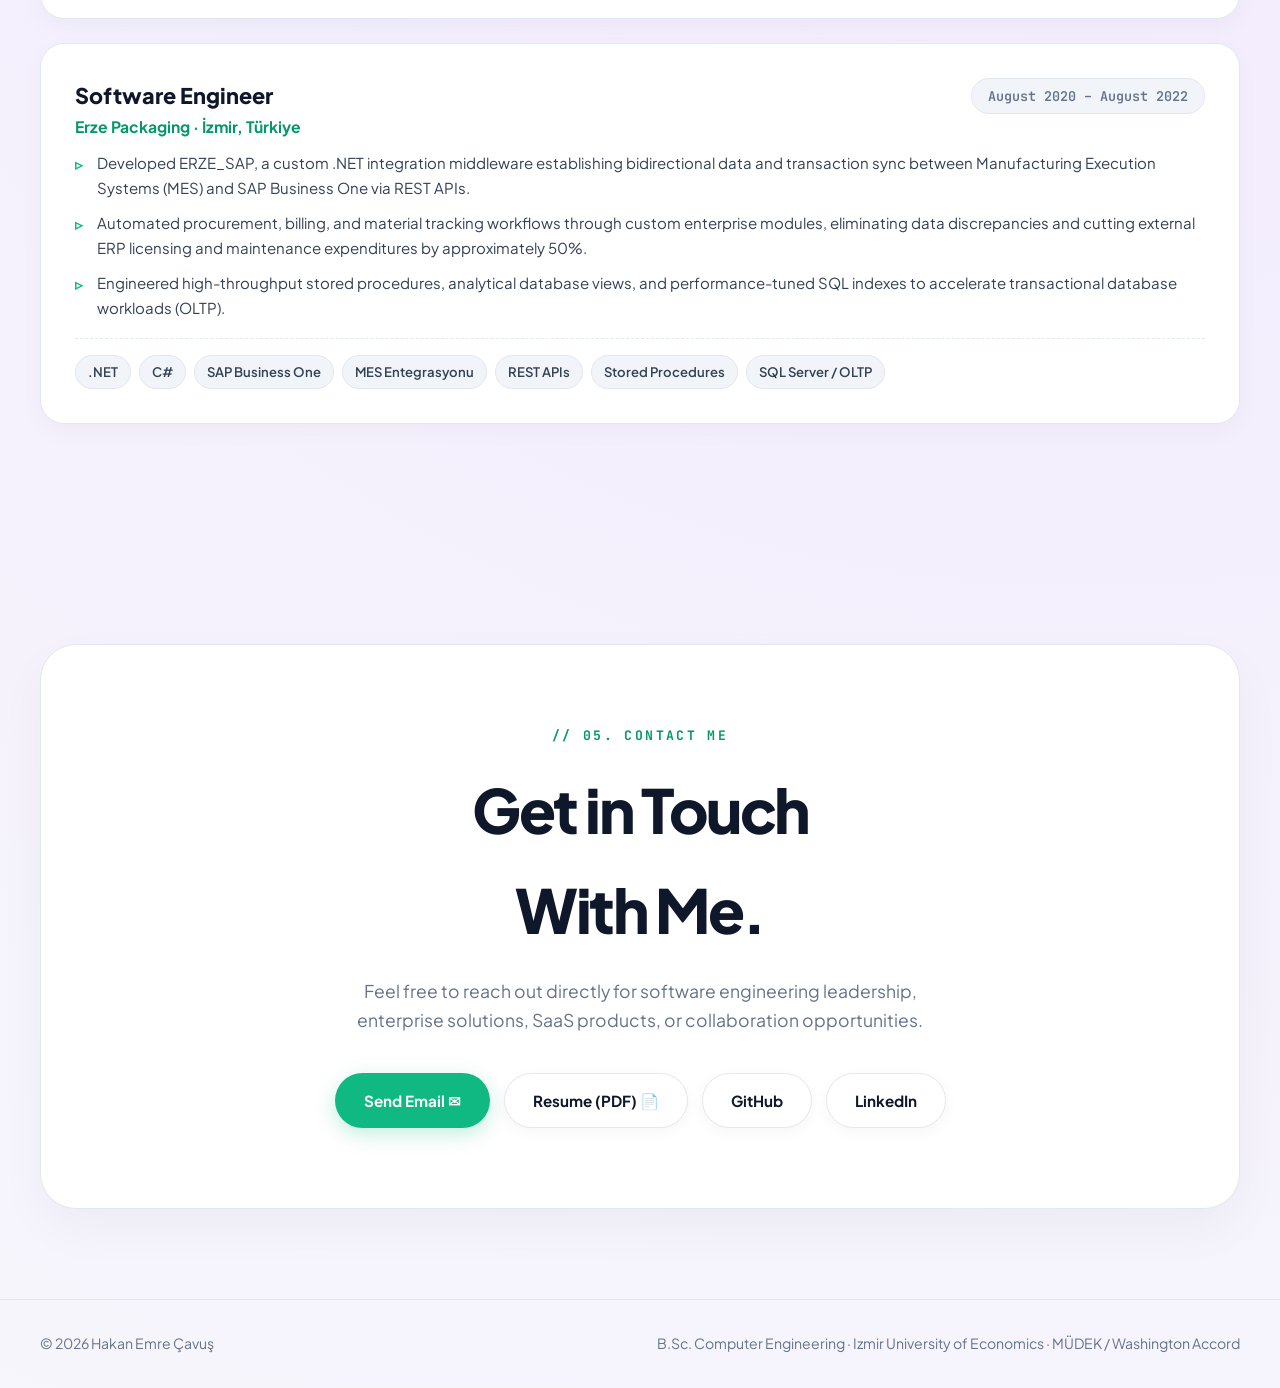
==== commit efc6dc0a: "CV update" ====
--- a/index.html
+++ b/index.html
@@ -774,8 +774,50 @@
 
         .timeline-desc {
             color: var(--text-muted);
-            font-size: 0.98rem;
-            line-height: 1.7;
+            font-size: 0.96rem;
+            line-height: 1.65;
+        }
+
+        .timeline-desc ul {
+            list-style: none;
+            padding-left: 0;
+            display: flex;
+            flex-direction: column;
+            gap: 10px;
+            margin: 0;
+        }
+
+        .timeline-desc li {
+            position: relative;
+            padding-left: 22px;
+            color: #334155;
+            font-size: 0.94rem;
+            line-height: 1.65;
+        }
+
+        .timeline-desc li::before {
+            content: "▹";
+            position: absolute;
+            left: 0;
+            top: 0;
+            color: var(--primary-green);
+            font-weight: 700;
+            font-size: 0.95rem;
+            line-height: 1.65;
+        }
+
+        .timeline-tags {
+            display: flex;
+            flex-wrap: wrap;
+            gap: 8px;
+            margin-top: 18px;
+            padding-top: 16px;
+            border-top: 1px dashed var(--border-light);
+        }
+
+        .timeline-tags .tech-pill {
+            font-size: 0.82rem;
+            padding: 5px 12px;
         }
 
         .contact-card {
@@ -1173,6 +1215,10 @@
                 padding: 18px;
                 justify-content: center;
             }
+
+            .timeline-card {
+                padding: 24px 18px;
+            }
         }
     </style>
 </head>
@@ -1198,7 +1244,7 @@
                 <a href="#projects" data-i18n="nav_projects">Projeler</a>
                 <a href="#experience" data-i18n="nav_experience">Deneyim</a>
                 <a href="#contact" data-i18n="nav_contact">İletişim</a>
-                <a href="assets/cv/Hakan_Emre_Cavus_CV.pdf" download class="btn-download-cv">
+                <a href="assets/cv/Hakan_Emre_Cavus_CV_TR.pdf" target="_blank" rel="noopener noreferrer" class="btn-download-cv cv-download-link">
                     <svg width="15" height="15" viewBox="0 0 24 24" fill="none" stroke="currentColor"
                         stroke-width="2.2">
                         <path d="M21 15v4a2 2 0 0 1-2 2H5a2 2 0 0 1-2-2v-4"></path>
@@ -1276,7 +1322,7 @@
                     <a class="btn btn-green-fill" href="#projects" data-i18n="hero_btn_projects">
                         Projelerimi Gör ↘
                     </a>
-                    <a class="btn btn-outline-dark" href="assets/cv/Hakan_Emre_Cavus_CV.pdf" download data-i18n="hero_btn_cv">
+                    <a class="btn btn-outline-dark cv-download-link" href="assets/cv/Hakan_Emre_Cavus_CV_TR.pdf" target="_blank" rel="noopener noreferrer" data-i18n="hero_btn_cv">
                         CV (PDF) 📄
                     </a>
                     <a class="btn btn-outline-dark" href="#contact" data-i18n="hero_btn_contact">
@@ -1324,7 +1370,7 @@
                                 <h4 data-i18n="about_cv_title">Hakan Emre Çavuş — Özgeçmiş (CV)</h4>
                                 <p data-i18n="about_cv_desc">Detaylı kariyer ve teknik uzmanlık özetim için PDF CV'mi indirebilirsiniz.</p>
                             </div>
-                            <a href="assets/cv/Hakan_Emre_Cavus_CV.pdf" download class="btn btn-green-fill" data-i18n="about_cv_btn">
+                            <a href="assets/cv/Hakan_Emre_Cavus_CV_TR.pdf" target="_blank" rel="noopener noreferrer" class="btn btn-green-fill cv-download-link" data-i18n="about_cv_btn">
                                 CV (PDF) 📄
                             </a>
                         </div>
@@ -1443,64 +1489,118 @@
                     <div class="timeline-card">
                         <div class="timeline-top">
                             <div class="timeline-role">
-                                <h3 data-i18n="exp1_role">Technical IT Leader</h3>
-                                <div class="timeline-company" data-i18n="exp1_company">EplePlast Packaging · İzmir</div>
+                                <h3 data-i18n="exp1_role">Kıdemli Yazılım Mühendisi / Teknik Lider</h3>
+                                <div class="timeline-company" data-i18n="exp1_company">EplePlast Packaging · İzmir, Türkiye</div>
                             </div>
-                            <span class="timeline-date" data-i18n="exp1_date">07/2025 — Present</span>
-                        </div>
-                        <p class="timeline-desc" data-i18n="exp1_desc">
-                            Smart Manufacturing ve kaynak optimizasyonu odaklı dijital dönüşüm yol haritasını yönettim.
-                            Üretim hatlarıyla entegre kurumsal uygulamalar geliştirerek %99.9 uptime sağladım;
-                            otomasyon ve sistem konsolidasyonu ile yazılım maliyetlerini %70 azalttım.
-                            RFID tabanlı envanter otomasyonu ile stok doğruluğunu %98'e çıkardım.
-                        </p>
+                            <span class="timeline-date" data-i18n="exp1_date">Temmuz 2025 – Günümüz</span>
+                        </div>
+                        <div class="timeline-desc" data-i18n="exp1_desc">
+                            <ul>
+                                <li>5 kişilik mühendislik ekibine teknik liderlik ve mentorluk sağlıyorum. Mimari standartların belirlenmesi, kod kalite kriterlerinin oluşturulması, sprint önceliklerinin belirlenmesi ve yazılım teslimat yol haritalarının yönetilmesinden sorumluyum.</li>
+                                <li>Devam eden SAP Public Cloud dönüşüm inisiyatifi kapsamında; geliştirilen kurumsal mikroservis ve entegrasyonların bulut ortamına güvenli ve otomatik dağıtımını sağlayan Azure tabanlı CI/CD pipeline altyapısını kurguluyorum.</li>
+                                <li>Görevlerin sınıflandırılması, teknik iş listesinin (backlog) iyileştirilmesi ve çevik yazılım geliştirme pratiklerinin uygulanmasıyla geliştirme ve teslimat süreçlerini iyileştirdim. Ekip kapasitesini artırmadan özelliklerin teslim sürelerini kısalttım.</li>
+                                <li>Türkiye'deki 4 ve ABD'deki 1 tesis olmak üzere toplam 5 tesiste, aylık yaklaşık 3.000 tonluk malzeme hareketini takip eden olay güdümlü RFID envanter platformunu C#/.NET BackgroundService ve HostedService altyapısıyla tasarladım ve geliştirdim. Sistem sayesinde %98 envanter doğruluğuna ulaştım.</li>
+                                <li>Üretim hattındaki sensörlerden elde edilen verileri şirket içi (on-premise) merkezi sunuculara ve kurumsal sistemlere aktaran uçtan uca endüstriyel telemetri altyapısını geliştirdim; yüksek sistem sürekliliği sağlayarak fabrika sahası için gerçek zamanlı operasyonel görünürlük sundum.</li>
+                                <li>ResNet-18 transfer öğrenimi yöntemini kullanarak kuruma özel üretim hata verileri üzerinde model ince ayarı gerçekleştirdim ve uçtan uca bir endüstriyel kalite kontrol hattı geliştirdim. Hata konumlarını gösteren ısı haritaları üreten, Docker konteynerlerinde çalışan FastAPI tabanlı çıkarım mikroservislerini Flutter saha uygulamasına entegre ettim.</li>
+                                <li>Three.js ve WebGL kullanarak depo yerleşimini, raf yapılandırmalarını ve anlık envanter konumlarını parametrik olarak görselleştiren etkileşimli bir 3B dijital ikiz arayüzü geliştirdim.</li>
+                                <li>Eski monolitik uygulamaları modernize ederek iş mantığını Dapper ve SAP Business One Service Layer entegrasyonuna sahip merkezi .NET servislerine taşıdım. Böylece bakım karmaşıklığını ve operasyonel destek yükünü azalttım.</li>
+                            </ul>
+                        </div>
+                        <div class="timeline-tags">
+                            <span class="tech-pill">.NET 8</span>
+                            <span class="tech-pill">C#</span>
+                            <span class="tech-pill">Azure CI/CD</span>
+                            <span class="tech-pill">SAP Public Cloud</span>
+                            <span class="tech-pill">FastAPI</span>
+                            <span class="tech-pill">PyTorch / ResNet-18</span>
+                            <span class="tech-pill">Docker</span>
+                            <span class="tech-pill">RFID</span>
+                            <span class="tech-pill">Three.js / WebGL</span>
+                            <span class="tech-pill">Flutter</span>
+                            <span class="tech-pill">Dapper</span>
+                        </div>
                     </div>
 
                     <div class="timeline-card">
                         <div class="timeline-top">
                             <div class="timeline-role">
-                                <h3 data-i18n="exp2_role">Senior Full-Stack Developer</h3>
-                                <div class="timeline-company" data-i18n="exp2_company">BilgeAdam Technology · Outsource – Garanti BBVA Technology
-                                </div>
+                                <h3 data-i18n="exp2_role">Kıdemli Yazılım Mühendisi</h3>
+                                <div class="timeline-company" data-i18n="exp2_company">BilgeAdam Technology (Garanti BBVA Technology görevlendirmesi) · Ankara, Türkiye</div>
                             </div>
-                            <span class="timeline-date" data-i18n="exp2_date">04/2024 — 07/2025</span>
-                        </div>
-                        <p class="timeline-desc" data-i18n="exp2_desc">
-                            7.000+ aktif kullanıcıyı destekleyen User Management System geliştirdim.
-                            Java Spring Boot servislerini güvenlik standartlarına uygun şekilde optimize ettim ve
-                            C# / Entity Framework Core optimizasyonları ile Asset Management modülünün response
-                            sürelerini %70 iyileştirdim.
-                        </p>
+                            <span class="timeline-date" data-i18n="exp2_date">Nisan 2024 – Temmuz 2025</span>
+                        </div>
+                        <div class="timeline-desc" data-i18n="exp2_desc">
+                            <ul>
+                                <li>7.000'den fazla aktif kurumsal kullanıcıya hizmet veren kimlik ve erişim yönetimi platformu için ölçeklenebilir backend servisleri ve yetkilendirme süreçleri geliştirdim.</li>
+                                <li>30.000 çalışanın hak ediş matrisini değerlendiren zimmet modülündeki servisleri optimize ettim. SQL Execution Plan analizleri, Table Scan sorunlarının giderilmesi, hedefe yönelik indeksleme ve Dapper sorgularının asenkron biçimde yeniden yapılandırılması sayesinde P95 sorgu yanıt süresini yaklaşık %70 azalttım.</li>
+                                <li>Bankacılık regülasyonları, finansal veri gizliliği standartları ve Zero Trust güvenlik ilkeleriyle uyumlu, yüksek performanslı Java Spring Boot mikroservisleri geliştirdim.</li>
+                                <li>Kuruma özel Bitbucket CI/CD süreçlerinde kalite kontrol aşamalarını (Quality Gates) yönettim. xUnit/JUnit test paketleriyle canlıya geçiş öncesinde %80'in üzerinde test kapsamı (Code Coverage) uygulanmasını sağladım.</li>
+                                <li>Kesintisiz üretim geçişlerini desteklemek amacıyla çevik yazılım geliştirme süreçlerinde güvenlik, altyapı ve kalite güvence (QA) ekipleriyle koordineli çalıştım.</li>
+                            </ul>
+                        </div>
+                        <div class="timeline-tags">
+                            <span class="tech-pill">Java</span>
+                            <span class="tech-pill">Spring Boot</span>
+                            <span class="tech-pill">C# / .NET Core</span>
+                            <span class="tech-pill">Dapper</span>
+                            <span class="tech-pill">MS SQL Server</span>
+                            <span class="tech-pill">Execution Plan & Indexing</span>
+                            <span class="tech-pill">Zero Trust</span>
+                            <span class="tech-pill">Bitbucket CI/CD</span>
+                            <span class="tech-pill">xUnit / JUnit</span>
+                        </div>
                     </div>
 
                     <div class="timeline-card">
                         <div class="timeline-top">
                             <div class="timeline-role">
-                                <h3 data-i18n="exp3_role">Full-Stack Developer</h3>
-                                <div class="timeline-company" data-i18n="exp3_company">Eropa · SAP Business One Solutions · İzmir</div>
+                                <h3 data-i18n="exp3_role">Full-Stack Yazılım Mühendisi</h3>
+                                <div class="timeline-company" data-i18n="exp3_company">Eropa (Kurumsal ERP ve Bulut Çözümleri) · İzmir, Türkiye</div>
                             </div>
-                            <span class="timeline-date" data-i18n="exp3_date">08/2022 — 10/2023</span>
-                        </div>
-                        <p class="timeline-desc" data-i18n="exp3_desc">
-                            Ekip verimliliğini %35 artıran task management platformu geliştirdim.
-                            Flutter ile gerçek zamanlı üretim verisi toplayan mobil SAP araçları geliştirdim
-                            ve optimize API mimarisiyle veri işleme sürelerini %50 azalttım.
-                        </p>
+                            <span class="timeline-date" data-i18n="exp3_date">Ağustos 2022 – Ekim 2023</span>
+                        </div>
+                        <div class="timeline-desc" data-i18n="exp3_desc">
+                            <ul>
+                                <li>.NET Core ve Angular kullanarak kurumsal görev, personel ve kaynak yönetimi platformu geliştirdim. Modüler servis tasarımıyla mühendislik ekibinin geliştirme hızını yaklaşık %35 artırdım.</li>
+                                <li>Saha operasyonlarında anlık veri toplama ve kurumsal sistemlerle çift yönlü veri senkronizasyonu sağlayan Flutter mobil uygulamaları geliştirdim ve RESTful API'ler aracılığıyla entegre ettim.</li>
+                                <li>Eski senkron veri alışverişi arayüzlerini asenkron RESTful API uç noktalarına dönüştürerek ağ trafiğini ve veritabanı kilitlenmelerini azalttım.</li>
+                            </ul>
+                        </div>
+                        <div class="timeline-tags">
+                            <span class="tech-pill">.NET Core</span>
+                            <span class="tech-pill">C#</span>
+                            <span class="tech-pill">Angular</span>
+                            <span class="tech-pill">Flutter</span>
+                            <span class="tech-pill">RESTful APIs</span>
+                            <span class="tech-pill">ERP Solutions</span>
+                            <span class="tech-pill">SQL</span>
+                        </div>
                     </div>
 
                     <div class="timeline-card">
                         <div class="timeline-top">
                             <div class="timeline-role">
-                                <h3 data-i18n="exp4_role">Software Developer</h3>
-                                <div class="timeline-company" data-i18n="exp4_company">Erze Packaging · İzmir</div>
+                                <h3 data-i18n="exp4_role">Yazılım Mühendisi</h3>
+                                <div class="timeline-company" data-i18n="exp4_company">Erze Packaging · İzmir, Türkiye</div>
                             </div>
-                            <span class="timeline-date" data-i18n="exp4_date">08/2020 — 08/2022</span>
-                        </div>
-                        <p class="timeline-desc" data-i18n="exp4_desc">
-                            SAP REST API kullanan ERZE_SAP entegrasyon katmanını geliştirdim.
-                            Yüksek hacimli üretim süreçlerini özel .NET çözümleriyle otomatikleştirdim
-                            ve sistem optimizasyonu ile SAP lisans maliyetlerinde yıllık %50 düşüş sağladım.
-                        </p>
+                            <span class="timeline-date" data-i18n="exp4_date">Ağustos 2020 – Ağustos 2022</span>
+                        </div>
+                        <div class="timeline-desc" data-i18n="exp4_desc">
+                            <ul>
+                                <li>Üretim Yürütme Sistemleri (MES) ile SAP Business One arasında REST API'ler üzerinden çift yönlü veri ve işlem senkronizasyonu sağlayan ERZE_SAP adlı özel .NET entegrasyon ara katmanını geliştirdim.</li>
+                                <li>Satın alma, faturalama ve malzeme takip süreçlerini özel yazılım modülleriyle otomatikleştirerek veri tutarsızlıklarını önledim. Harici ERP lisans ve bakım maliyetlerini yaklaşık %50 azalttım.</li>
+                                <li>Yüksek hacimli işlemsel veritabanı iş yüklerinde (OLTP) performansı artırmak amacıyla saklı yordamlar (Stored Procedures), veritabanı görünümleri (Views) ve optimize edilmiş SQL indeksleri geliştirdim.</li>
+                            </ul>
+                        </div>
+                        <div class="timeline-tags">
+                            <span class="tech-pill">.NET</span>
+                            <span class="tech-pill">C#</span>
+                            <span class="tech-pill">SAP Business One</span>
+                            <span class="tech-pill">MES Entegrasyonu</span>
+                            <span class="tech-pill">REST APIs</span>
+                            <span class="tech-pill">Stored Procedures</span>
+                            <span class="tech-pill">SQL Server / OLTP</span>
+                        </div>
                     </div>
 
                 </div>
@@ -1518,7 +1618,7 @@
                     </p>
                     <div style="display: flex; gap: 14px; justify-content: center; flex-wrap: wrap;">
                         <a class="btn btn-green-fill" href="mailto:hakanemrecavus@gmail.com" data-i18n="contact_email_btn">E-posta Gönder ✉</a>
-                        <a class="btn btn-outline-dark" href="assets/cv/Hakan_Emre_Cavus_CV.pdf" download data-i18n="contact_cv_btn">
+                        <a class="btn btn-outline-dark cv-download-link" href="assets/cv/Hakan_Emre_Cavus_CV_TR.pdf" target="_blank" rel="noopener noreferrer" data-i18n="contact_cv_btn">
                             CV (PDF) 📄
                         </a>
                         <a class="btn btn-outline-dark" href="https://github.com/Hakanecavus" target="_blank">GitHub</a>
